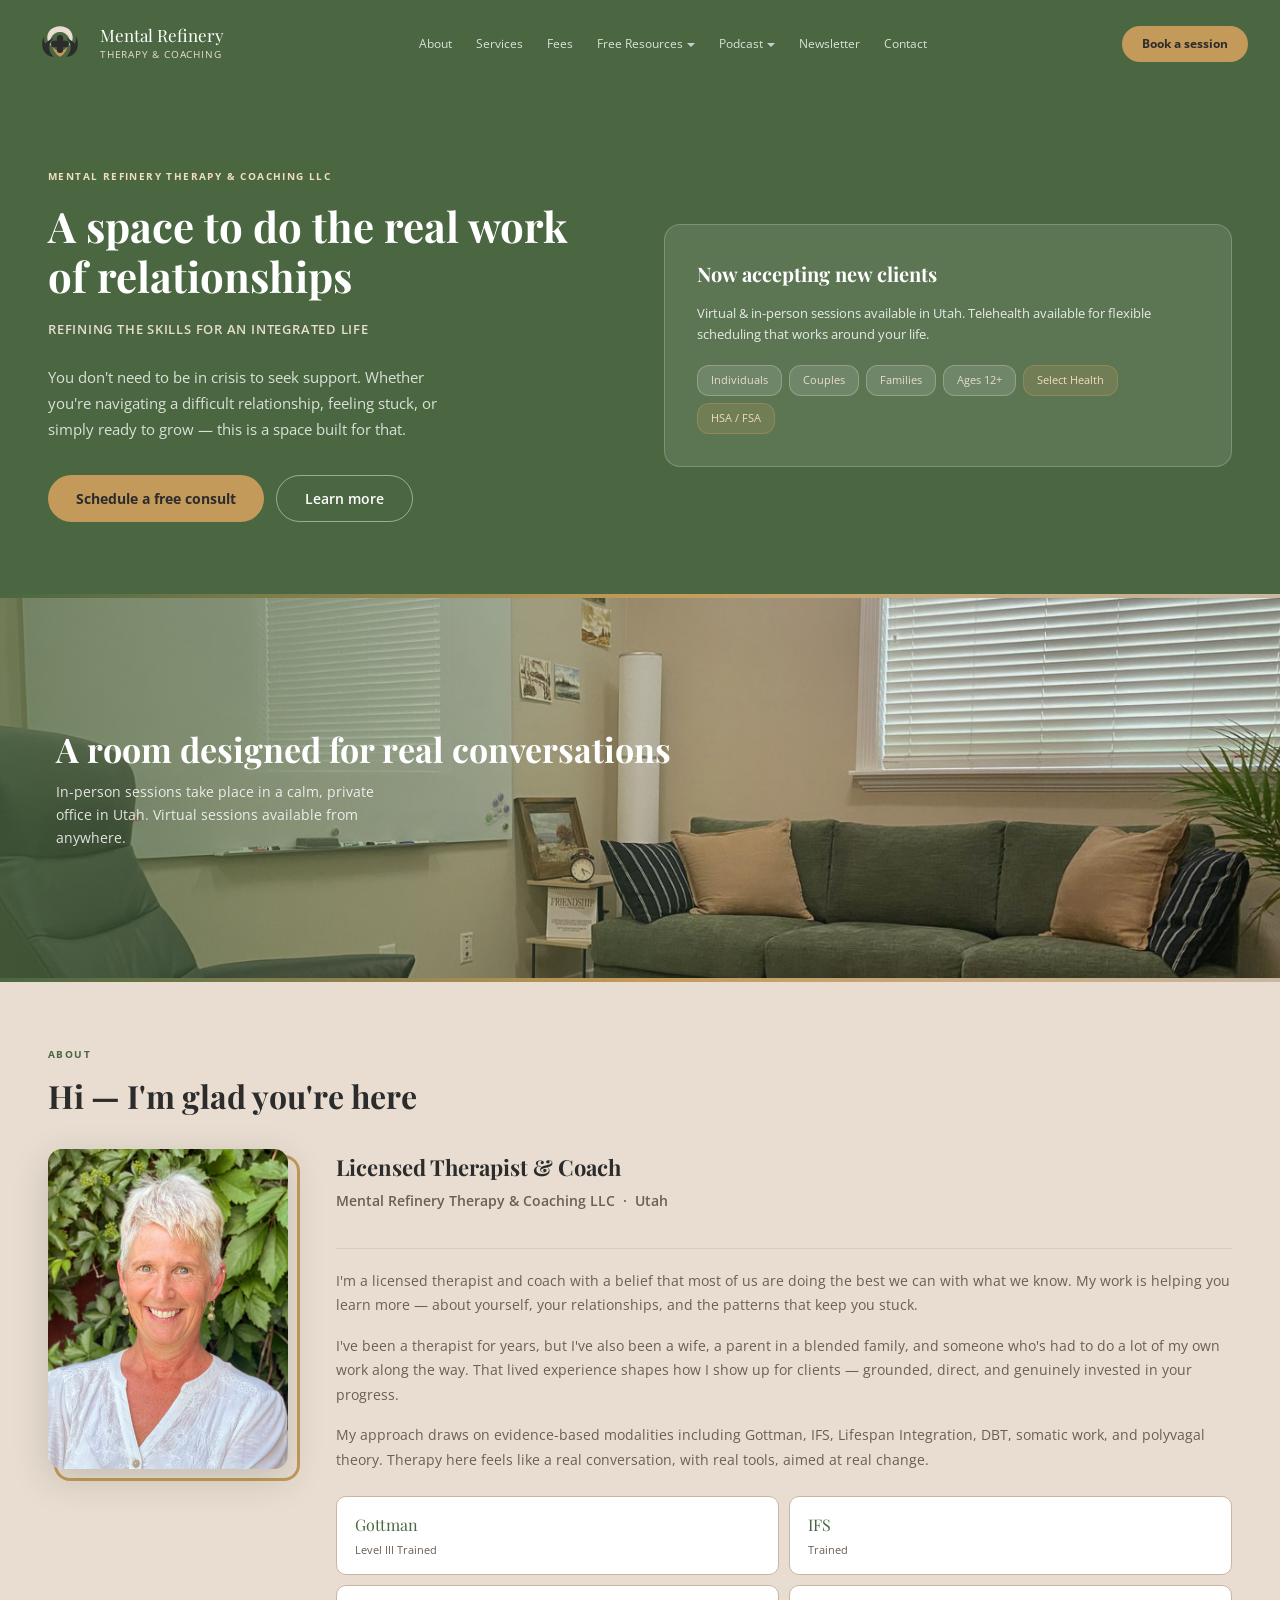
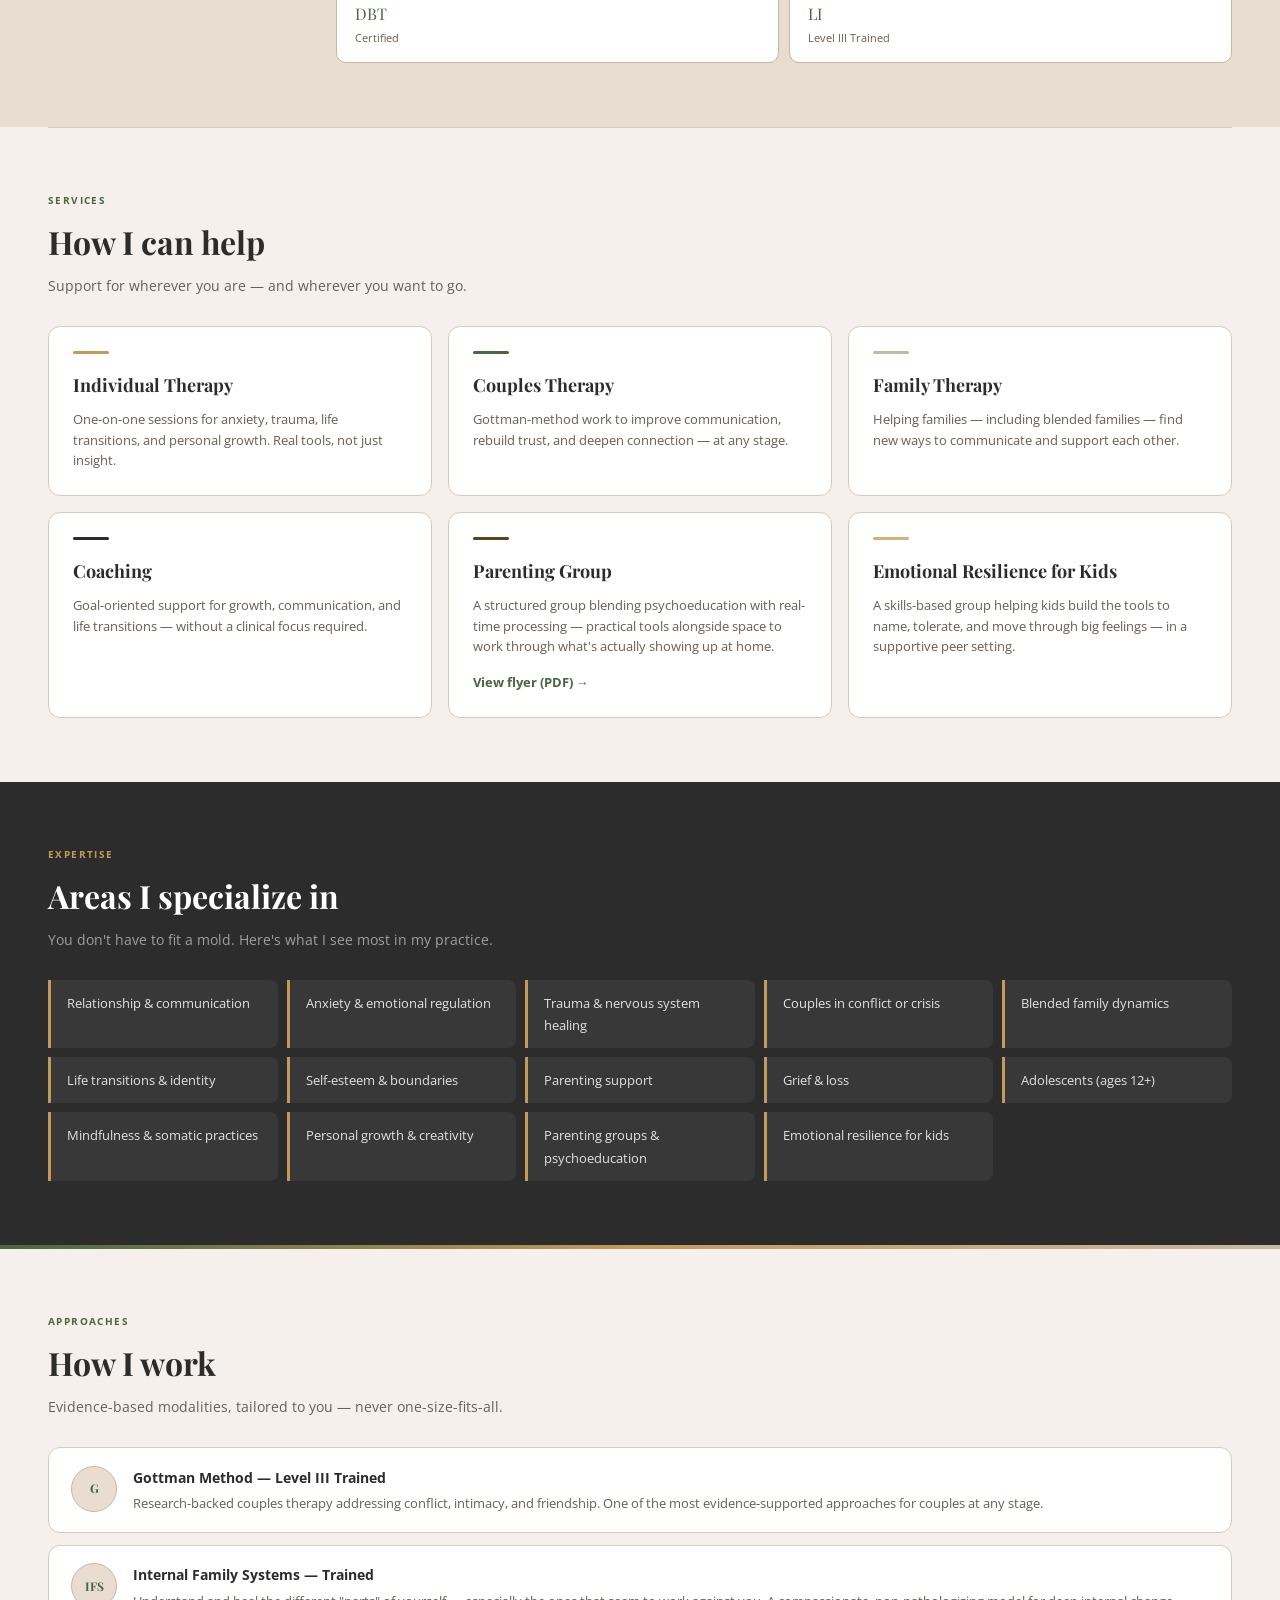
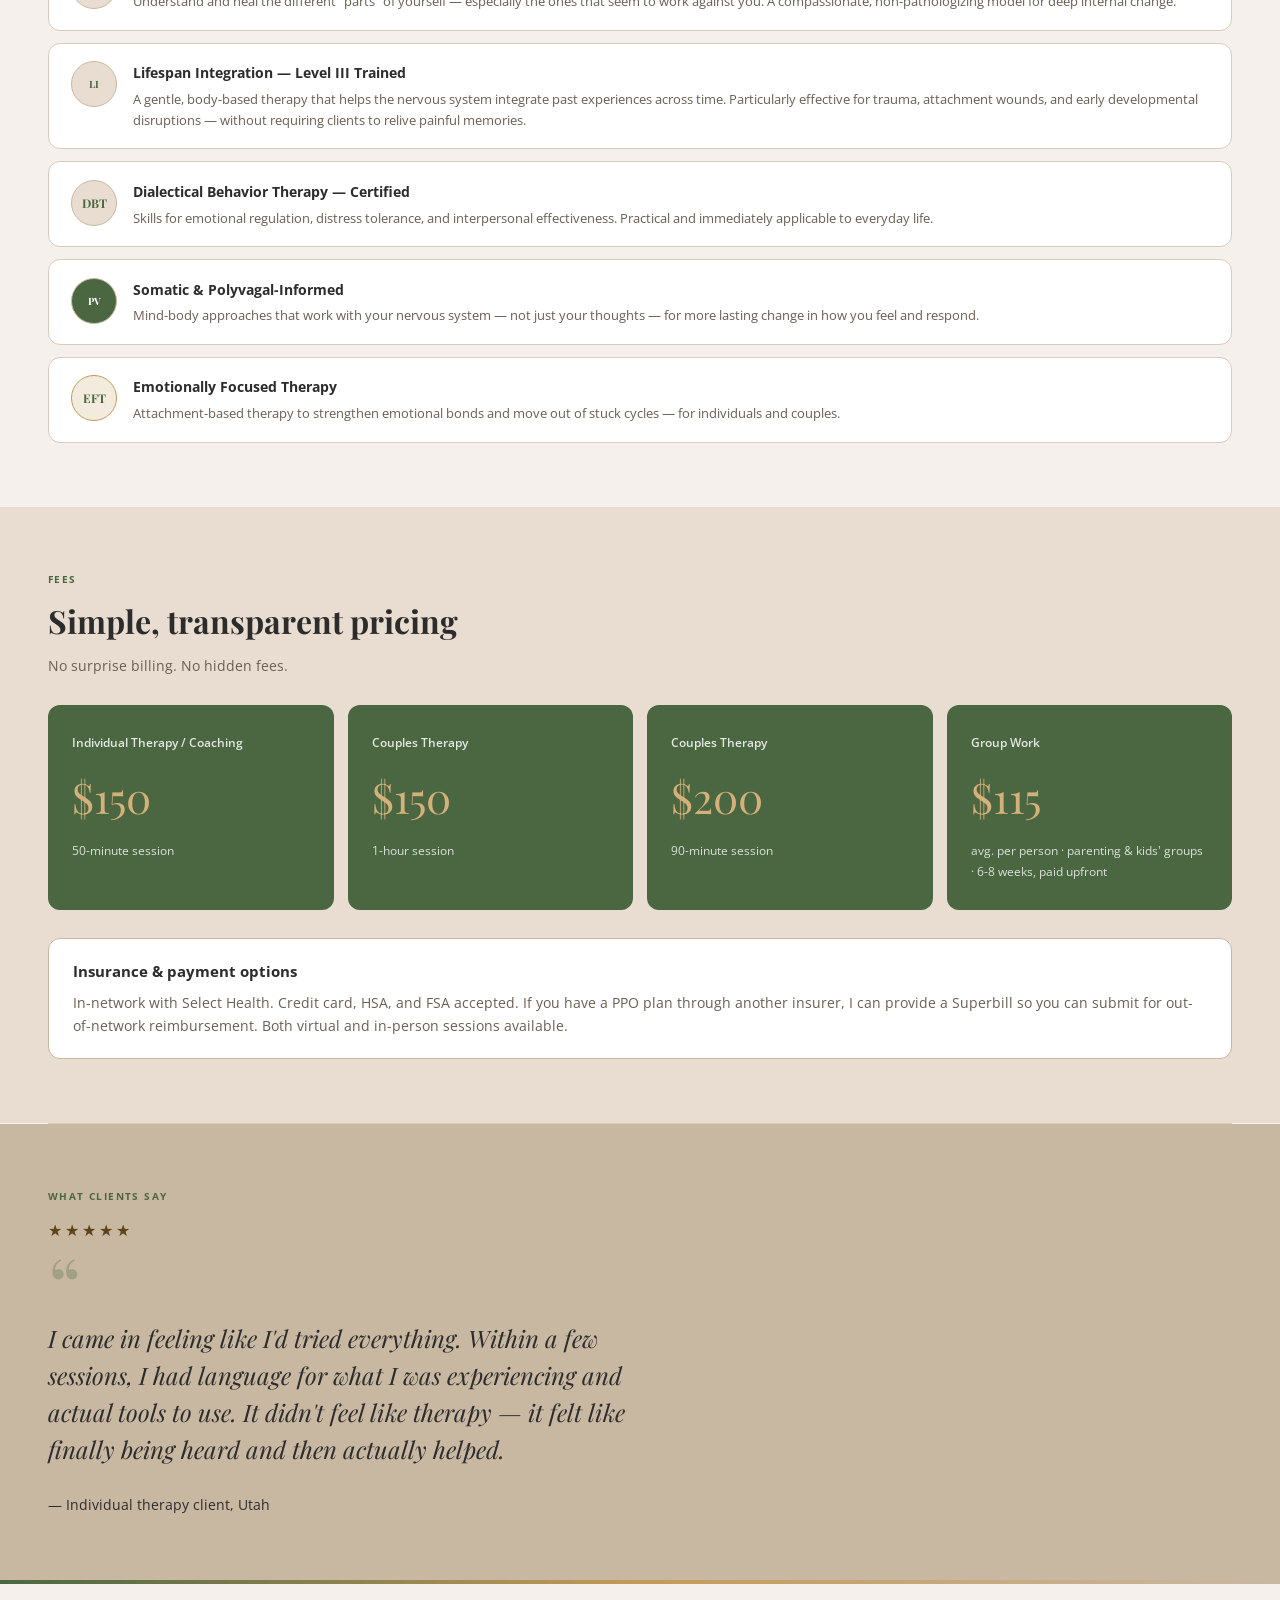
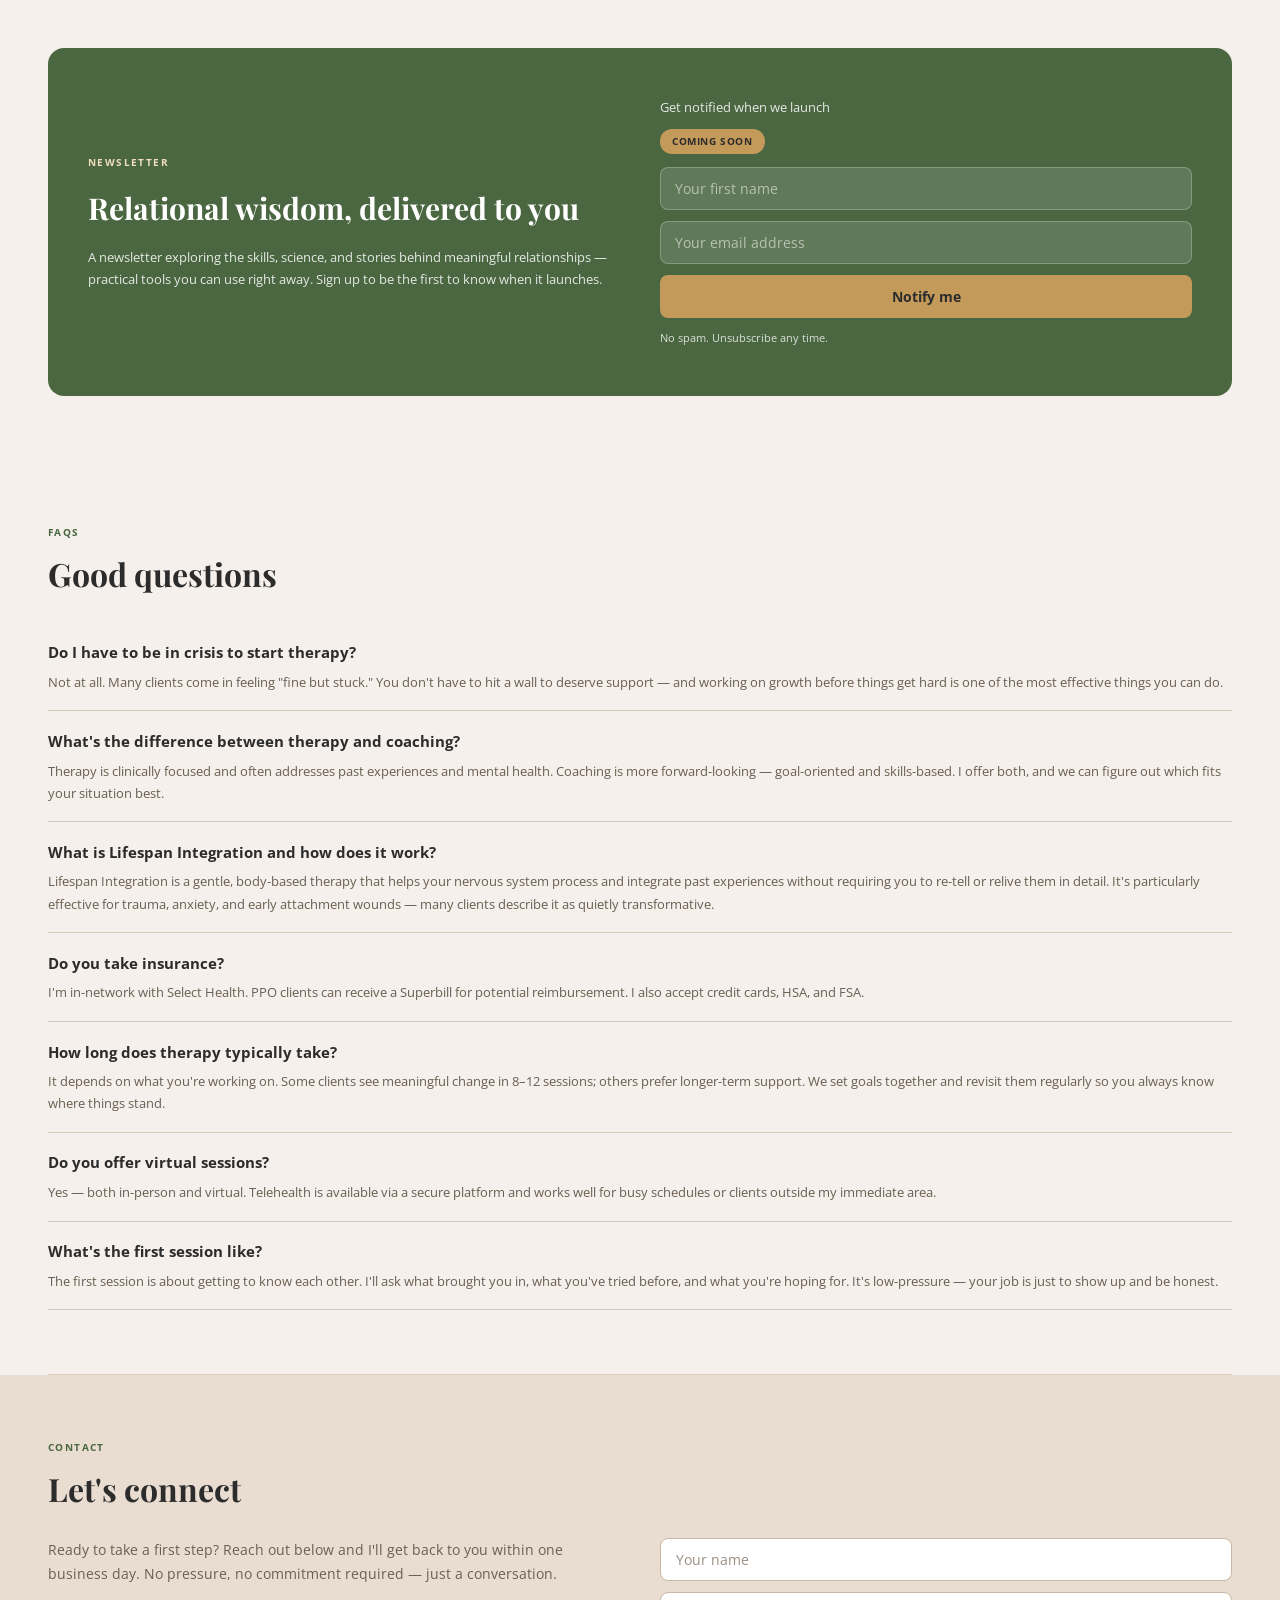
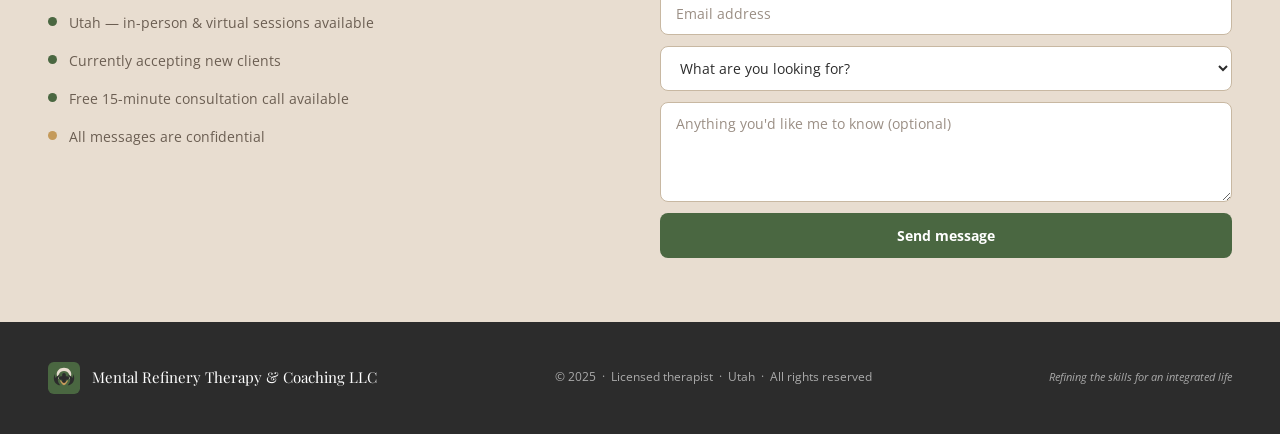
==== index.html @ bb534381 "Initial commit via Netlify [skip ci]" ====
<!DOCTYPE html>
<html lang="en">
<head>
<meta charset="UTF-8"/>
<meta name="viewport" content="width=device-width, initial-scale=1.0"/>
<title>Mental Refinery Therapy &amp; Coaching LLC</title>
<link href="https://fonts.googleapis.com/css2?family=Playfair+Display:ital,wght@0,700;1,400&family=Open+Sans:wght@400;600;700&display=swap" rel="stylesheet"/>
<style>
*{box-sizing:border-box;margin:0;padding:0;}
:root{
  --green:#4A6741;--green-light:#5C7D52;--caramel:#C49A5A;--caramel-light:#D4B07A;
  --caramel-pale:#F0DDBE;--caramel-deep:#5C4319;
  --wall:#C8B8A2;--cream:#E8DDD0;--cream-dark:#D9CBBA;--charcoal:#2C2C2C;
  --white:#FFFFFF;--offwhite:#F5F0EB;--text:#2C2C2C;--muted:#6B5E52;
}
body{font-family:'Open Sans',sans-serif;color:var(--text);font-size:15px;line-height:1.7;background:var(--offwhite);}

/* NAV */
.nav{display:flex;justify-content:space-between;align-items:center;padding:1rem 2rem;background:var(--green);position:sticky;top:0;z-index:100;}
.nav-brand{display:flex;align-items:center;gap:12px;}
.brand-name{font-family:'Playfair Display',serif;font-size:17px;color:var(--white);line-height:1.2;}
.brand-tag{font-size:10px;color:var(--cream);letter-spacing:0.08em;text-transform:uppercase;margin-top:1px;}
.nav-links{display:flex;gap:1.5rem;font-size:12px;color:rgba(255,255,255,0.8);list-style:none;}
.nav-links a{text-decoration:none;color:inherit;}
.nav-links a:hover{color:var(--white);}
.nav-dropdown{position:relative;}
.nav-dropdown>a{display:inline-flex;align-items:center;gap:4px;cursor:pointer;}
.nav-dropdown>a::after{content:'';width:0;height:0;border-left:4px solid transparent;border-right:4px solid transparent;border-top:4px solid rgba(255,255,255,0.7);margin-top:2px;}
.nav-dropdown-menu{display:none;position:absolute;top:100%;left:0;margin-top:14px;background:var(--white);border-radius:10px;box-shadow:0 12px 32px rgba(44,44,44,0.22);min-width:230px;padding:8px 0;z-index:200;}
.nav-dropdown:hover .nav-dropdown-menu,.nav-dropdown:focus-within .nav-dropdown-menu{display:block;}
.nav-dropdown-menu a{display:block;padding:10px 18px;font-size:12.5px;color:var(--charcoal);white-space:nowrap;}
.nav-dropdown-menu a:hover{background:var(--cream);color:var(--charcoal);}
.nav-cta{background:var(--caramel);color:var(--charcoal);font-size:12px;font-weight:700;padding:8px 20px;border-radius:20px;border:none;cursor:pointer;font-family:'Open Sans',sans-serif;white-space:nowrap;display:inline-block;text-decoration:none;}

/* HERO */
.hero{background:var(--green);padding:5rem 3rem 4.5rem;display:grid;grid-template-columns:1fr 1fr;gap:3rem;align-items:center;}
.hero-eyebrow{font-size:10px;letter-spacing:0.14em;text-transform:uppercase;color:var(--caramel-pale);font-weight:700;margin-bottom:1rem;}
.hero-h1{font-family:'Playfair Display',serif;font-size:42px;color:var(--white);line-height:1.2;margin-bottom:1rem;}
.hero-tagline{font-size:13px;color:var(--cream);letter-spacing:0.06em;text-transform:uppercase;font-weight:600;margin-bottom:1.5rem;}
.hero-p{font-size:15px;color:rgba(255,255,255,0.8);max-width:420px;margin-bottom:2rem;line-height:1.75;}
.hero-btns{display:flex;gap:12px;flex-wrap:wrap;}
.btn-primary{background:var(--caramel);color:var(--charcoal);padding:12px 28px;border-radius:24px;font-size:14px;font-weight:700;border:none;cursor:pointer;font-family:'Open Sans',sans-serif;display:inline-block;text-decoration:none;}
.btn-outline{background:transparent;color:var(--white);padding:12px 28px;border-radius:24px;font-size:14px;font-weight:600;border:1.5px solid rgba(255,255,255,0.45);cursor:pointer;font-family:'Open Sans',sans-serif;}
.hero-card{background:rgba(255,255,255,0.1);border:0.5px solid rgba(255,255,255,0.2);border-radius:16px;padding:2rem;}
.hero-card h3{font-family:'Playfair Display',serif;font-size:20px;color:var(--white);margin-bottom:0.75rem;}
.hero-card p{font-size:13px;color:rgba(255,255,255,0.85);line-height:1.65;margin-bottom:1.25rem;}
.tag-wrap{display:flex;flex-wrap:wrap;gap:7px;}
.tag{background:rgba(255,255,255,0.12);color:var(--cream);font-size:11px;padding:5px 13px;border-radius:12px;border:0.5px solid rgba(232,221,208,0.3);}
.tag.gold{background:rgba(196,154,90,0.2);color:var(--caramel-pale);border-color:rgba(196,154,90,0.4);}

/* DIVIDERS */
.divider{height:4px;background:linear-gradient(90deg,var(--green) 0%,var(--caramel) 50%,var(--wall) 100%);}
.rule{height:0.5px;background:var(--cream-dark);margin:0 3rem;}

/* SHARED */
section{padding:4rem 3rem;}
.eyebrow{font-size:10px;letter-spacing:0.14em;text-transform:uppercase;color:var(--green);font-weight:700;margin-bottom:0.75rem;}
.eyebrow.gold{color:var(--caramel);}
h2.sec-title{font-family:'Playfair Display',serif;font-size:32px;color:var(--charcoal);line-height:1.3;margin-bottom:0.75rem;}
.sec-sub{font-size:14px;color:var(--muted);}

/* OFFICE BANNER */
.office-banner{position:relative;height:380px;overflow:hidden;}
.office-banner img{width:100%;height:100%;object-fit:cover;object-position:center 35%;display:block;}
.office-banner-overlay{position:absolute;inset:0;background:linear-gradient(to right,rgba(74,103,65,0.72) 0%,rgba(74,103,65,0.1) 65%);display:flex;align-items:center;padding:3.5rem;}
.office-banner-text h2{font-family:'Playfair Display',serif;font-size:34px;color:var(--white);margin-bottom:0.6rem;line-height:1.25;}
.office-banner-text p{font-size:14px;color:rgba(255,255,255,0.85);max-width:340px;line-height:1.65;}

/* ABOUT */
.about-bg{background:var(--cream);}
.about-grid{display:grid;grid-template-columns:240px 1fr;gap:3rem;align-items:start;margin-top:2rem;}
.photo-frame{position:relative;flex-shrink:0;}
.photo-frame::after{content:'';position:absolute;bottom:-12px;right:-12px;width:100%;height:100%;border:3px solid var(--caramel);border-radius:16px;z-index:0;}
.bio-photo{width:100%;aspect-ratio:3/4;object-fit:cover;object-position:center top;border-radius:14px;display:block;position:relative;z-index:1;box-shadow:0 10px 36px rgba(44,44,44,0.18);}
.name-plate{margin-bottom:1.25rem;padding-bottom:1.1rem;border-bottom:1px solid var(--cream-dark);}
.name-plate h3{font-family:'Playfair Display',serif;font-size:22px;color:var(--charcoal);}
.name-plate p{font-size:13px;color:var(--green);font-weight:600;margin-top:3px;}
.about-text p{font-size:14px;color:var(--muted);margin-bottom:1rem;line-height:1.75;}
.certs{display:grid;grid-template-columns:repeat(2,1fr);gap:10px;margin-top:1.5rem;}
.cert{background:var(--white);border:0.5px solid var(--wall);border-radius:10px;padding:0.9rem 1.1rem;}
.cert-label{font-family:'Playfair Display',serif;font-size:16px;color:var(--green);}
.cert-sub{font-size:11px;color:var(--muted);margin-top:2px;}

/* SERVICES */
.services-grid{display:grid;grid-template-columns:repeat(3,1fr);gap:16px;margin-top:1.75rem;}
.svc{background:var(--white);border:0.5px solid var(--cream-dark);border-radius:12px;padding:1.5rem;display:flex;flex-direction:column;}
.svc-accent{width:36px;height:3px;border-radius:2px;background:var(--caramel);margin-bottom:1rem;}
.svc h3{font-family:'Playfair Display',serif;font-size:18px;color:var(--charcoal);margin-bottom:0.5rem;}
.svc p{font-size:13px;color:var(--muted);line-height:1.6;flex-grow:1;}
.svc-link{margin-top:0.9rem;font-size:12.5px;font-weight:700;color:var(--green);text-decoration:none;align-self:flex-start;}
.svc-link:hover{text-decoration:underline;}

/* EXPERTISE */
.exp-bg{background:var(--charcoal);}
.exp-grid{display:grid;grid-template-columns:repeat(auto-fit,minmax(200px,1fr));gap:9px;margin-top:1.75rem;}
.exp-item{padding:0.75rem 1rem;border-left:3px solid var(--caramel);background:rgba(255,255,255,0.06);border-radius:0 8px 8px 0;font-size:13px;color:rgba(255,255,255,0.85);}

/* APPROACHES */
.app-bg{background:var(--offwhite);}
.approaches{display:flex;flex-direction:column;gap:12px;margin-top:1.75rem;}
.app-item{background:var(--white);border:0.5px solid var(--cream-dark);border-radius:12px;padding:1.1rem 1.4rem;display:flex;gap:1rem;align-items:flex-start;}
.app-badge{min-width:46px;height:46px;border-radius:50%;background:var(--cream);display:flex;align-items:center;justify-content:center;font-family:'Playfair Display',serif;font-size:12px;font-weight:700;color:var(--green);text-align:center;line-height:1.2;border:1.5px solid var(--wall);flex-shrink:0;}
.app-item h3{font-size:14px;font-weight:700;color:var(--charcoal);margin-bottom:4px;}
.app-item p{font-size:13px;color:var(--muted);line-height:1.6;}

/* FEES */
.fees-bg{background:var(--cream);}
.fees-grid{display:grid;grid-template-columns:repeat(auto-fit,minmax(200px,1fr));gap:14px;margin-top:1.75rem;}
.fee{background:var(--green);border-radius:12px;padding:1.75rem 1.5rem;}
.fee-type{font-size:12px;color:rgba(255,255,255,0.85);margin-bottom:0.5rem;font-weight:600;}
.fee-amt{font-family:'Playfair Display',serif;font-size:42px;color:var(--caramel-light);}
.fee-note{font-size:12px;color:rgba(255,255,255,0.8);margin-top:8px;}
.ins-bar{margin-top:1.75rem;background:var(--white);border-radius:12px;padding:1.25rem 1.5rem;font-size:14px;color:var(--muted);border:0.5px solid var(--wall);}
.ins-bar strong{display:block;font-weight:700;color:var(--charcoal);margin-bottom:6px;font-size:15px;}

/* TESTIMONIAL */
.test-bg{background:var(--wall);}
.quote-mark{font-family:'Playfair Display',serif;font-size:80px;color:var(--green);opacity:0.3;line-height:0.6;display:block;margin-bottom:0.75rem;}
.quote-text{font-family:'Playfair Display',serif;font-size:24px;font-style:italic;color:var(--charcoal);line-height:1.55;max-width:640px;margin-bottom:1.5rem;}
.attrib{font-size:14px;color:var(--charcoal);}
.stars{color:var(--caramel-deep);font-size:16px;letter-spacing:3px;margin-bottom:1rem;}

/* SUBSCRIBE */
.sub-outer{background:var(--offwhite);}
.sub-inner{background:var(--green);border-radius:16px;padding:3rem 2.5rem;display:grid;grid-template-columns:1fr 1fr;gap:2.5rem;align-items:center;}
.sub-eyebrow{font-size:10px;letter-spacing:0.14em;text-transform:uppercase;color:var(--caramel-pale);font-weight:700;margin-bottom:0.75rem;}
.sub-inner h2{font-family:'Playfair Display',serif;font-size:30px;color:var(--white);margin-bottom:0.75rem;}
.sub-inner p{font-size:13px;color:rgba(255,255,255,0.85);line-height:1.7;}
.sub-form{display:flex;flex-direction:column;gap:11px;}
.sub-form label{font-size:13px;color:rgba(255,255,255,0.85);}
.soon-badge{display:inline-block;align-self:flex-start;background:var(--caramel);color:var(--charcoal);font-size:10px;font-weight:700;letter-spacing:0.06em;text-transform:uppercase;padding:4px 12px;border-radius:12px;margin-bottom:2px;}
.s-input{background:rgba(255,255,255,0.12);border:0.5px solid rgba(255,255,255,0.25);border-radius:8px;padding:11px 14px;font-size:14px;font-family:'Open Sans',sans-serif;color:var(--white);}
.s-input::placeholder{color:rgba(255,255,255,0.55);}
.s-btn{background:var(--caramel);color:var(--charcoal);border:none;border-radius:8px;padding:12px 16px;font-size:14px;font-weight:700;cursor:pointer;font-family:'Open Sans',sans-serif;}
.s-note{font-size:11px;color:rgba(255,255,255,0.8);}

/* FAQ */
.faq-list{margin-top:1.75rem;}
.faq-item{border-bottom:0.5px solid var(--cream-dark);padding:1.1rem 0;}
.faq-q{font-size:15px;font-weight:700;color:var(--charcoal);margin-bottom:5px;}
.faq-a{font-size:13px;color:var(--muted);line-height:1.7;}

/* CONTACT */
.contact-bg{background:var(--cream);}
.contact-grid{display:grid;grid-template-columns:1fr 1fr;gap:2.5rem;margin-top:1.75rem;}
.c-info p{font-size:14px;color:var(--muted);margin-bottom:1.5rem;line-height:1.75;}
.c-detail{display:flex;gap:12px;align-items:flex-start;font-size:14px;color:var(--muted);margin-bottom:0.9rem;}
.c-dot{width:9px;height:9px;border-radius:50%;background:var(--green);flex-shrink:0;margin-top:6px;}
.c-form{display:flex;flex-direction:column;gap:11px;}
.cf{background:var(--white);border:0.5px solid var(--wall);border-radius:8px;padding:11px 15px;font-size:14px;font-family:'Open Sans',sans-serif;color:var(--text);}
.cf::placeholder{color:#9A8E84;}
.cf-btn{background:var(--green);color:var(--white);border:none;border-radius:8px;padding:13px 16px;font-size:14px;font-weight:700;cursor:pointer;font-family:'Open Sans',sans-serif;}

/* FOOTER */
.footer{background:var(--charcoal);padding:2.5rem 3rem;display:flex;justify-content:space-between;align-items:center;font-size:12px;color:rgba(255,255,255,0.6);flex-wrap:wrap;gap:12px;}
.footer-brand{font-family:'Playfair Display',serif;font-size:15px;color:var(--white);}

@media(max-width:1000px){
  .services-grid{grid-template-columns:repeat(2,1fr);}
}
@media(max-width:768px){
  .hero,.about-grid,.sub-inner,.contact-grid,.services-grid{grid-template-columns:1fr;}
  .hero{padding:3rem 1.5rem;}
  section{padding:2.5rem 1.5rem;}
  .hero-h1{font-size:30px;}
  .office-banner{height:220px;}
  .footer{flex-direction:column;text-align:center;padding:2rem 1.5rem;}
}
</style>
</head>
<body>

<svg width="0" height="0" style="position:absolute">
  <defs><symbol id="mr-logo" viewBox="0 0 44 44">
  <rect width="44" height="44" rx="8" fill="#4A6741"/>
  <path d="M22 8C16 8 12 12 12 17C12 20 13.5 22.5 16 24C14 22 13.5 19.5 15 17C16.5 14 19 12.5 22 12.5C25 12.5 27.5 14 29 17C30.5 19.5 30 22 28 24C30.5 22.5 32 20 32 17C32 12 28 8 22 8Z" fill="#E8DDD0"/>
  <path d="M8 22C8 28 12 32 17 32C15 30 13.5 27.5 13.5 24.5C13.5 21.5 15 19 17 17.5C14 18.5 11.5 20 10.5 22C9.5 20 9 18 9.5 16C8.5 17.8 8 19.8 8 22Z" fill="#2C2C2C"/>
  <path d="M36 22C36 19.8 35.5 17.8 34.5 16C35 18 34.5 20 33.5 22C32.5 20 30 18.5 27 17.5C29 19 30.5 21.5 30.5 24.5C30.5 27.5 29 30 27 32C32 32 36 28 36 22Z" fill="#2C2C2C"/>
  <path d="M16 24C16 24 17.5 30 22 32C26.5 30 28 24 28 24C26.5 26 24.5 27.5 22 27.5C19.5 27.5 17.5 26 16 24Z" fill="#C49A5A"/>
  <rect x="19.5" y="15" width="5" height="14" rx="2.5" fill="#2C2C2C"/>
  <rect x="15" y="19.5" width="14" height="5" rx="2.5" fill="#2C2C2C"/>
</symbol></defs>
</svg>

<!-- NAV -->
<nav class="nav">
  <div class="nav-brand">
    <svg width="56" height="56"><use href="#mr-logo"/></svg>
    <div>
      <div class="brand-name">Mental Refinery</div>
      <div class="brand-tag">Therapy &amp; Coaching</div>
    </div>
  </div>
  <ul class="nav-links">
    <li><a href="#about">About</a></li>
    <li><a href="#services">Services</a></li>
    <li><a href="#fees">Fees</a></li>
    <li class="nav-dropdown" tabindex="0">
      <a>Free Resources</a>
      <div class="nav-dropdown-menu">
        <a href="Nonviolent_Communication.pdf" download>Needs &amp; Feelings Worksheet</a>
        <a href="Values_Clarification.pdf" download>Values Clarification Worksheet</a>
        <a href="Journaling_Prompts.pdf" download>Therapeutic Journaling Menu</a>
        <a href="Dopamine_Release.pdf" download>Natural vs. Unnatural Dopamine Release</a>
        <a href="Effects_of_Dopamine.pdf" download>Effects of Too Much Dopamine</a>
      </div>
    </li>
    <li class="nav-dropdown" tabindex="0">
      <a>Podcast</a>
      <div class="nav-dropdown-menu">
        <a href="https://open.spotify.com/show/2W3ym4IUrrK0F7pf5CeK8z" target="_blank" rel="noopener">Spotify</a>
        <a href="https://open.spotify.com/show/2W3ym4IUrrK0F7pf5CeK8z" target="_blank" rel="noopener">Apple Podcasts</a>
        <a href="https://open.spotify.com/show/2W3ym4IUrrK0F7pf5CeK8z" target="_blank" rel="noopener">Google Podcasts</a>
        <a href="https://open.spotify.com/show/2W3ym4IUrrK0F7pf5CeK8z" target="_blank" rel="noopener">Other platforms</a>
      </div>
    </li>
    <li><a href="#newsletter">Newsletter</a></li>
    <li><a href="#contact">Contact</a></li>
  </ul>
  <a class="nav-cta" href="https://stephanie-snuffer.clientsecure.me/contact-widget" target="_blank" rel="noopener">Book a session</a>
</nav>

<!-- HERO -->
<section class="hero" id="welcome">
  <div>
    <div class="hero-eyebrow">Mental Refinery Therapy &amp; Coaching LLC</div>
    <h1 class="hero-h1">A space to do the real work of relationships</h1>
    <div class="hero-tagline">Refining the skills for an integrated life</div>
    <p class="hero-p">You don't need to be in crisis to seek support. Whether you're navigating a difficult relationship, feeling stuck, or simply ready to grow — this is a space built for that.</p>
    <div class="hero-btns">
      <a class="btn-primary" href="https://stephanie-snuffer.clientsecure.me/contact-widget" target="_blank" rel="noopener">Schedule a free consult</a>
      <button class="btn-outline">Learn more</button>
    </div>
  </div>
  <div class="hero-card">
    <h3>Now accepting new clients</h3>
    <p>Virtual &amp; in-person sessions available in Utah. Telehealth available for flexible scheduling that works around your life.</p>
    <div class="tag-wrap">
      <span class="tag">Individuals</span>
      <span class="tag">Couples</span>
      <span class="tag">Families</span>
      <span class="tag">Ages 12+</span>
      <span class="tag gold">Select Health</span>
      <span class="tag gold">HSA / FSA</span>
    </div>
  </div>
</section>

<div class="divider"></div>

<!-- OFFICE BANNER — now using actual office room photo -->
<div class="office-banner">
  <img src="[data-uri]" alt="Mental Refinery therapy office"/>
  <div class="office-banner-overlay">
    <div class="office-banner-text">
      <h2>A room designed for real conversations</h2>
      <p>In-person sessions take place in a calm, private office in Utah. Virtual sessions available from anywhere.</p>
    </div>
  </div>
</div>

<div class="divider"></div>

<!-- ABOUT -->
<section class="about-bg" id="about">
  <div class="eyebrow">About</div>
  <h2 class="sec-title">Hi — I'm glad you're here</h2>
  <div class="about-grid">
    <div class="photo-frame">
      <img class="bio-photo" src="[data-uri]" alt="Stephanie Snuffer, Licensed Therapist and Coach"/>
    </div>
    <div class="about-text">
      <div class="name-plate">
        <h3>Licensed Therapist &amp; Coach</h3>
        <p>Mental Refinery Therapy &amp; Coaching LLC &nbsp;·&nbsp; Utah</p>
      </div>
      <p>I'm a licensed therapist and coach with a belief that most of us are doing the best we can with what we know. My work is helping you learn more — about yourself, your relationships, and the patterns that keep you stuck.</p>
      <p>I've been a therapist for years, but I've also been a wife, a parent in a blended family, and someone who's had to do a lot of my own work along the way. That lived experience shapes how I show up for clients — grounded, direct, and genuinely invested in your progress.</p>
      <p>My approach draws on evidence-based modalities including Gottman, IFS, Lifespan Integration, DBT, somatic work, and polyvagal theory. Therapy here feels like a real conversation, with real tools, aimed at real change.</p>
      <div class="certs">
        <div class="cert"><div class="cert-label">Gottman</div><div class="cert-sub">Level III Trained</div></div>
        <div class="cert"><div class="cert-label">IFS</div><div class="cert-sub">Trained</div></div>
        <div class="cert"><div class="cert-label">DBT</div><div class="cert-sub">Certified</div></div>
        <div class="cert"><div class="cert-label">LI</div><div class="cert-sub">Level III Trained</div></div>
      </div>
    </div>
  </div>
</section>

<div class="rule"></div>

<!-- SERVICES -->
<section style="background:var(--offwhite);" id="services">
  <div class="eyebrow">Services</div>
  <h2 class="sec-title">How I can help</h2>
  <p class="sec-sub">Support for wherever you are — and wherever you want to go.</p>
  <div class="services-grid">
    <div class="svc"><div class="svc-accent"></div><h3>Individual Therapy</h3><p>One-on-one sessions for anxiety, trauma, life transitions, and personal growth. Real tools, not just insight.</p></div>
    <div class="svc"><div class="svc-accent" style="background:var(--green);"></div><h3>Couples Therapy</h3><p>Gottman-method work to improve communication, rebuild trust, and deepen connection — at any stage.</p></div>
    <div class="svc"><div class="svc-accent" style="background:var(--wall);"></div><h3>Family Therapy</h3><p>Helping families — including blended families — find new ways to communicate and support each other.</p></div>
    <div class="svc"><div class="svc-accent" style="background:var(--charcoal);"></div><h3>Coaching</h3><p>Goal-oriented support for growth, communication, and life transitions — without a clinical focus required.</p></div>
    <div class="svc"><div class="svc-accent" style="background:var(--caramel-deep);"></div><h3>Parenting Group</h3><p>A structured group blending psychoeducation with real-time processing — practical tools alongside space to work through what's actually showing up at home.</p><a class="svc-link" href="Raising_Connected_Kids_Parenting_Group.PDF" target="_blank" rel="noopener">View flyer (PDF) &rarr;</a></div>
    <div class="svc"><div class="svc-accent" style="background:var(--caramel-light);"></div><h3>Emotional Resilience for Kids</h3><p>A skills-based group helping kids build the tools to name, tolerate, and move through big feelings — in a supportive peer setting.</p></div>
  </div>
</section>

<!-- EXPERTISE -->
<section class="exp-bg" id="expertise">
  <div class="eyebrow gold">Expertise</div>
  <h2 class="sec-title" style="color:var(--white);">Areas I specialize in</h2>
  <p class="sec-sub" style="color:rgba(255,255,255,0.55);">You don't have to fit a mold. Here's what I see most in my practice.</p>
  <div class="exp-grid">
    <div class="exp-item">Relationship &amp; communication</div>
    <div class="exp-item">Anxiety &amp; emotional regulation</div>
    <div class="exp-item">Trauma &amp; nervous system healing</div>
    <div class="exp-item">Couples in conflict or crisis</div>
    <div class="exp-item">Blended family dynamics</div>
    <div class="exp-item">Life transitions &amp; identity</div>
    <div class="exp-item">Self-esteem &amp; boundaries</div>
    <div class="exp-item">Parenting support</div>
    <div class="exp-item">Grief &amp; loss</div>
    <div class="exp-item">Adolescents (ages 12+)</div>
    <div class="exp-item">Mindfulness &amp; somatic practices</div>
    <div class="exp-item">Personal growth &amp; creativity</div>
    <div class="exp-item">Parenting groups &amp; psychoeducation</div>
    <div class="exp-item">Emotional resilience for kids</div>
  </div>
</section>

<div class="divider"></div>

<!-- APPROACHES -->
<section class="app-bg" id="approaches">
  <div class="eyebrow">Approaches</div>
  <h2 class="sec-title">How I work</h2>
  <p class="sec-sub">Evidence-based modalities, tailored to you — never one-size-fits-all.</p>
  <div class="approaches">
    <div class="app-item"><div class="app-badge">G</div><div><h3>Gottman Method — Level III Trained</h3><p>Research-backed couples therapy addressing conflict, intimacy, and friendship. One of the most evidence-supported approaches for couples at any stage.</p></div></div>
    <div class="app-item"><div class="app-badge">IFS</div><div><h3>Internal Family Systems — Trained</h3><p>Understand and heal the different "parts" of yourself — especially the ones that seem to work against you. A compassionate, non-pathologizing model for deep internal change.</p></div></div>
    <div class="app-item"><div class="app-badge" style="font-size:10px;">LI</div><div><h3>Lifespan Integration — Level III Trained</h3><p>A gentle, body-based therapy that helps the nervous system integrate past experiences across time. Particularly effective for trauma, attachment wounds, and early developmental disruptions — without requiring clients to relive painful memories.</p></div></div>
    <div class="app-item"><div class="app-badge">DBT</div><div><h3>Dialectical Behavior Therapy — Certified</h3><p>Skills for emotional regulation, distress tolerance, and interpersonal effectiveness. Practical and immediately applicable to everyday life.</p></div></div>
    <div class="app-item"><div class="app-badge" style="background:var(--green);color:var(--white);font-size:10px;">PV</div><div><h3>Somatic &amp; Polyvagal-Informed</h3><p>Mind-body approaches that work with your nervous system — not just your thoughts — for more lasting change in how you feel and respond.</p></div></div>
    <div class="app-item"><div class="app-badge" style="background:rgba(196,154,90,0.2);color:var(--green);border-color:var(--caramel);">EFT</div><div><h3>Emotionally Focused Therapy</h3><p>Attachment-based therapy to strengthen emotional bonds and move out of stuck cycles — for individuals and couples.</p></div></div>
  </div>
</section>

<div class="rule"></div>

<!-- FEES -->
<section class="fees-bg" id="fees">
  <div class="eyebrow">Fees</div>
  <h2 class="sec-title">Simple, transparent pricing</h2>
  <p class="sec-sub">No surprise billing. No hidden fees.</p>
  <div class="fees-grid">
    <div class="fee"><div class="fee-type">Individual Therapy / Coaching</div><div class="fee-amt">$150</div><div class="fee-note">50-minute session</div></div>
    <div class="fee"><div class="fee-type">Couples Therapy</div><div class="fee-amt">$150</div><div class="fee-note">1-hour session</div></div>
    <div class="fee"><div class="fee-type">Couples Therapy</div><div class="fee-amt">$200</div><div class="fee-note">90-minute session</div></div>
    <div class="fee"><div class="fee-type">Group Work</div><div class="fee-amt">$115</div><div class="fee-note">avg. per person &middot; parenting &amp; kids' groups &middot; 6-8 weeks, paid upfront</div></div>
  </div>
  <div class="ins-bar">
    <strong>Insurance &amp; payment options</strong>
    In-network with Select Health. Credit card, HSA, and FSA accepted. If you have a PPO plan through another insurer, I can provide a Superbill so you can submit for out-of-network reimbursement. Both virtual and in-person sessions available.
  </div>
</section>

<div class="rule"></div>

<!-- TESTIMONIAL -->
<section class="test-bg">
  <div class="eyebrow" style="color:var(--green);">What clients say</div>
  <div class="stars">&#9733;&#9733;&#9733;&#9733;&#9733;</div>
  <div class="quote-mark">&#8220;</div>
  <div class="quote-text">I came in feeling like I'd tried everything. Within a few sessions, I had language for what I was experiencing and actual tools to use. It didn't feel like therapy — it felt like finally being heard and then actually helped.</div>
  <div class="attrib">— Individual therapy client, Utah</div>
</section>

<div class="divider"></div>

<!-- SUBSCRIBE -->
<section class="sub-outer" id="newsletter">
  <div class="sub-inner">
    <div>
      <div class="sub-eyebrow">Newsletter</div>
      <h2>Relational wisdom, delivered to you</h2>
      <p>A newsletter exploring the skills, science, and stories behind meaningful relationships — practical tools you can use right away. Sign up to be the first to know when it launches.</p>
    </div>
    <div class="sub-form">
      <label>Get notified when we launch</label>
      <span class="soon-badge">Coming soon</span>
      <input class="s-input" type="text" placeholder="Your first name"/>
      <input class="s-input" type="email" placeholder="Your email address"/>
      <button class="s-btn">Notify me</button>
      <div class="s-note">No spam. Unsubscribe any time.</div>
    </div>
  </div>
</section>

<!-- FAQ -->
<section style="background:var(--offwhite);" id="faq">
  <div class="eyebrow">FAQs</div>
  <h2 class="sec-title">Good questions</h2>
  <div class="faq-list">
    <div class="faq-item"><div class="faq-q">Do I have to be in crisis to start therapy?</div><div class="faq-a">Not at all. Many clients come in feeling "fine but stuck." You don't have to hit a wall to deserve support — and working on growth before things get hard is one of the most effective things you can do.</div></div>
    <div class="faq-item"><div class="faq-q">What's the difference between therapy and coaching?</div><div class="faq-a">Therapy is clinically focused and often addresses past experiences and mental health. Coaching is more forward-looking — goal-oriented and skills-based. I offer both, and we can figure out which fits your situation best.</div></div>
    <div class="faq-item"><div class="faq-q">What is Lifespan Integration and how does it work?</div><div class="faq-a">Lifespan Integration is a gentle, body-based therapy that helps your nervous system process and integrate past experiences without requiring you to re-tell or relive them in detail. It's particularly effective for trauma, anxiety, and early attachment wounds — many clients describe it as quietly transformative.</div></div>
    <div class="faq-item"><div class="faq-q">Do you take insurance?</div><div class="faq-a">I'm in-network with Select Health. PPO clients can receive a Superbill for potential reimbursement. I also accept credit cards, HSA, and FSA.</div></div>
    <div class="faq-item"><div class="faq-q">How long does therapy typically take?</div><div class="faq-a">It depends on what you're working on. Some clients see meaningful change in 8–12 sessions; others prefer longer-term support. We set goals together and revisit them regularly so you always know where things stand.</div></div>
    <div class="faq-item"><div class="faq-q">Do you offer virtual sessions?</div><div class="faq-a">Yes — both in-person and virtual. Telehealth is available via a secure platform and works well for busy schedules or clients outside my immediate area.</div></div>
    <div class="faq-item"><div class="faq-q">What's the first session like?</div><div class="faq-a">The first session is about getting to know each other. I'll ask what brought you in, what you've tried before, and what you're hoping for. It's low-pressure — your job is just to show up and be honest.</div></div>
  </div>
</section>

<div class="rule"></div>

<!-- CONTACT -->
<section class="contact-bg" id="contact">
  <div class="eyebrow">Contact</div>
  <h2 class="sec-title">Let's connect</h2>
  <div class="contact-grid">
    <div class="c-info">
      <p>Ready to take a first step? Reach out below and I'll get back to you within one business day. No pressure, no commitment required — just a conversation.</p>
      <div class="c-detail"><span class="c-dot"></span><span>Utah — in-person &amp; virtual sessions available</span></div>
      <div class="c-detail"><span class="c-dot"></span><span>Currently accepting new clients</span></div>
      <div class="c-detail"><span class="c-dot"></span><span>Free 15-minute consultation call available</span></div>
      <div class="c-detail"><span class="c-dot" style="background:var(--caramel);"></span><span>All messages are confidential</span></div>
    </div>
    <div class="c-form">
      <input class="cf" type="text" placeholder="Your name"/>
      <input class="cf" type="email" placeholder="Email address"/>
      <select class="cf">
        <option value="">What are you looking for?</option>
        <option>Individual therapy</option>
        <option>Couples therapy</option>
        <option>Family therapy</option>
        <option>Coaching</option>
        <option>Just exploring</option>
      </select>
      <textarea class="cf" rows="4" placeholder="Anything you'd like me to know (optional)"></textarea>
      <button class="cf-btn">Send message</button>
    </div>
  </div>
</section>

<!-- FOOTER -->
<footer class="footer">
  <div style="display:flex;align-items:center;gap:12px;">
    <svg width="32" height="32"><use href="#mr-logo"/></svg>
    <div class="footer-brand">Mental Refinery Therapy &amp; Coaching LLC</div>
  </div>
  <div>&#169; 2025 &nbsp;·&nbsp; Licensed therapist &nbsp;·&nbsp; Utah &nbsp;·&nbsp; All rights reserved</div>
  <div style="font-size:11px;font-style:italic;">Refining the skills for an integrated life</div>
</footer>

</body>
</html>
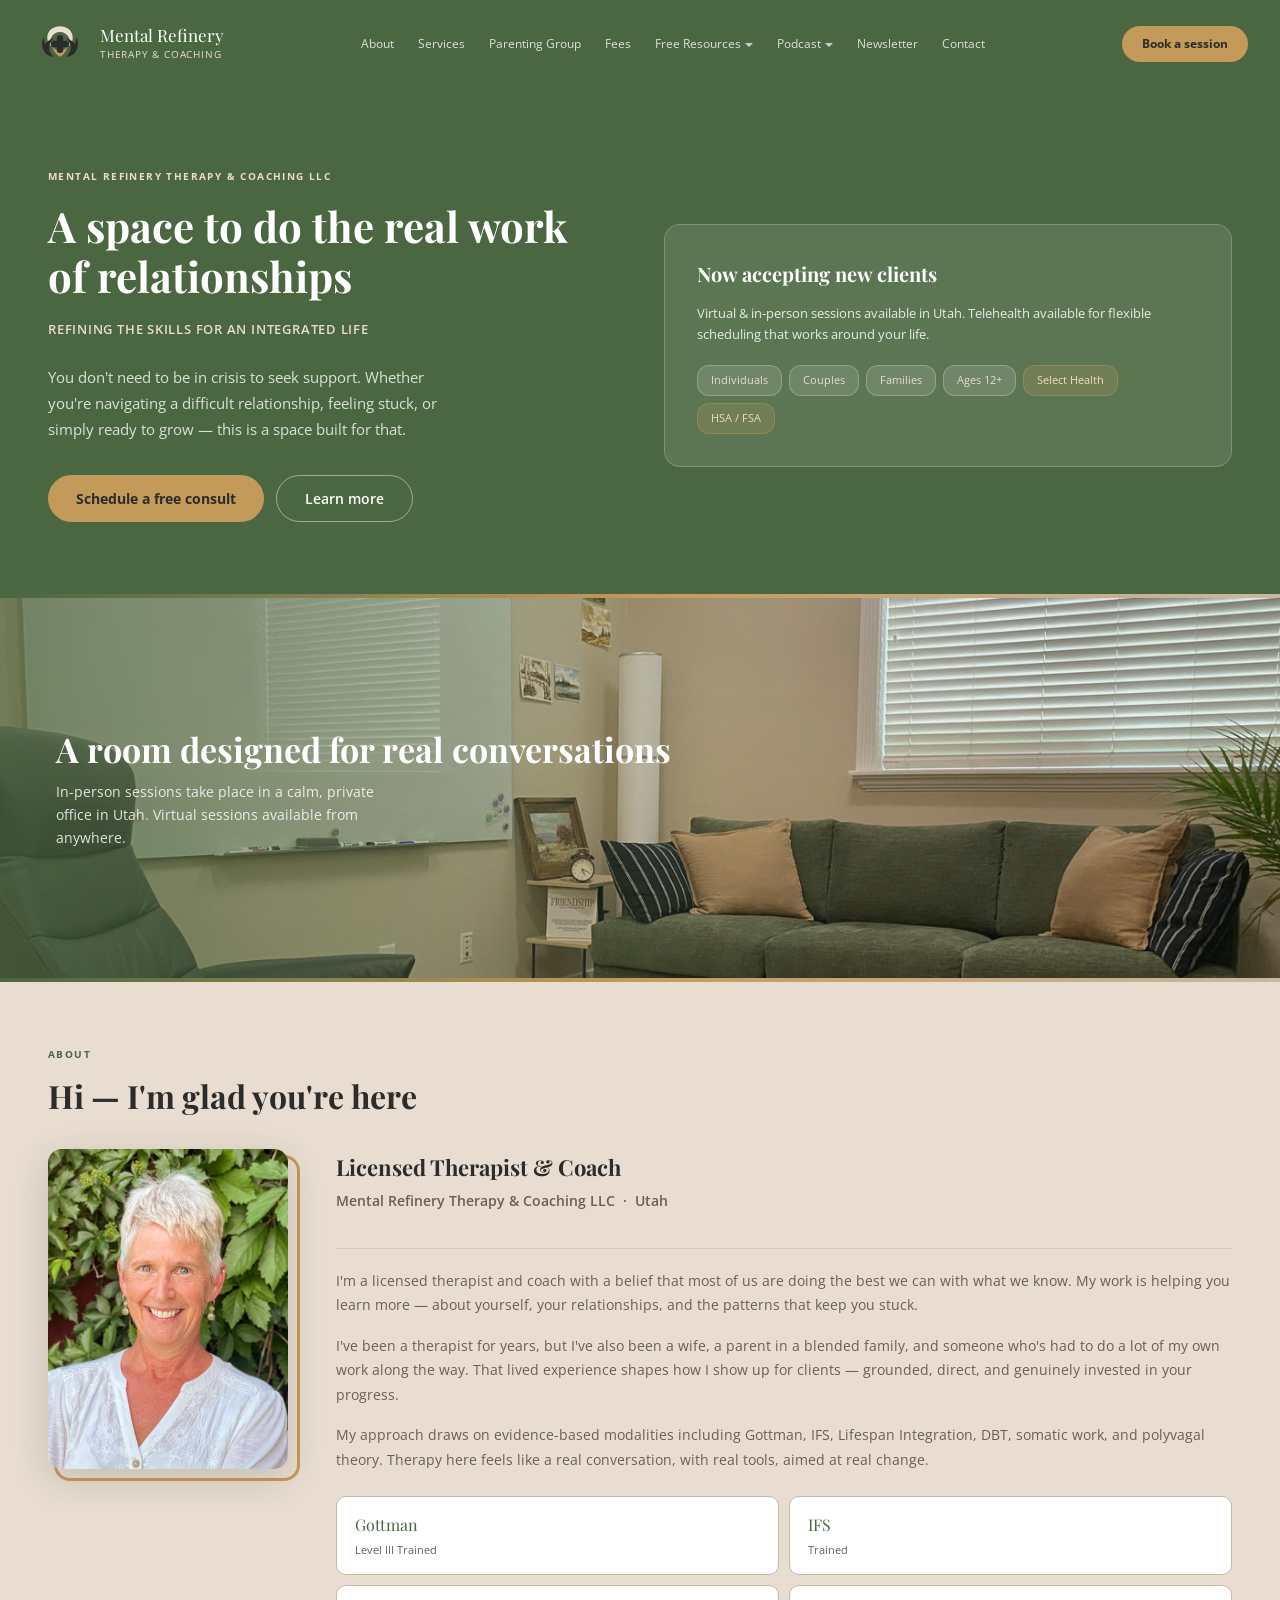
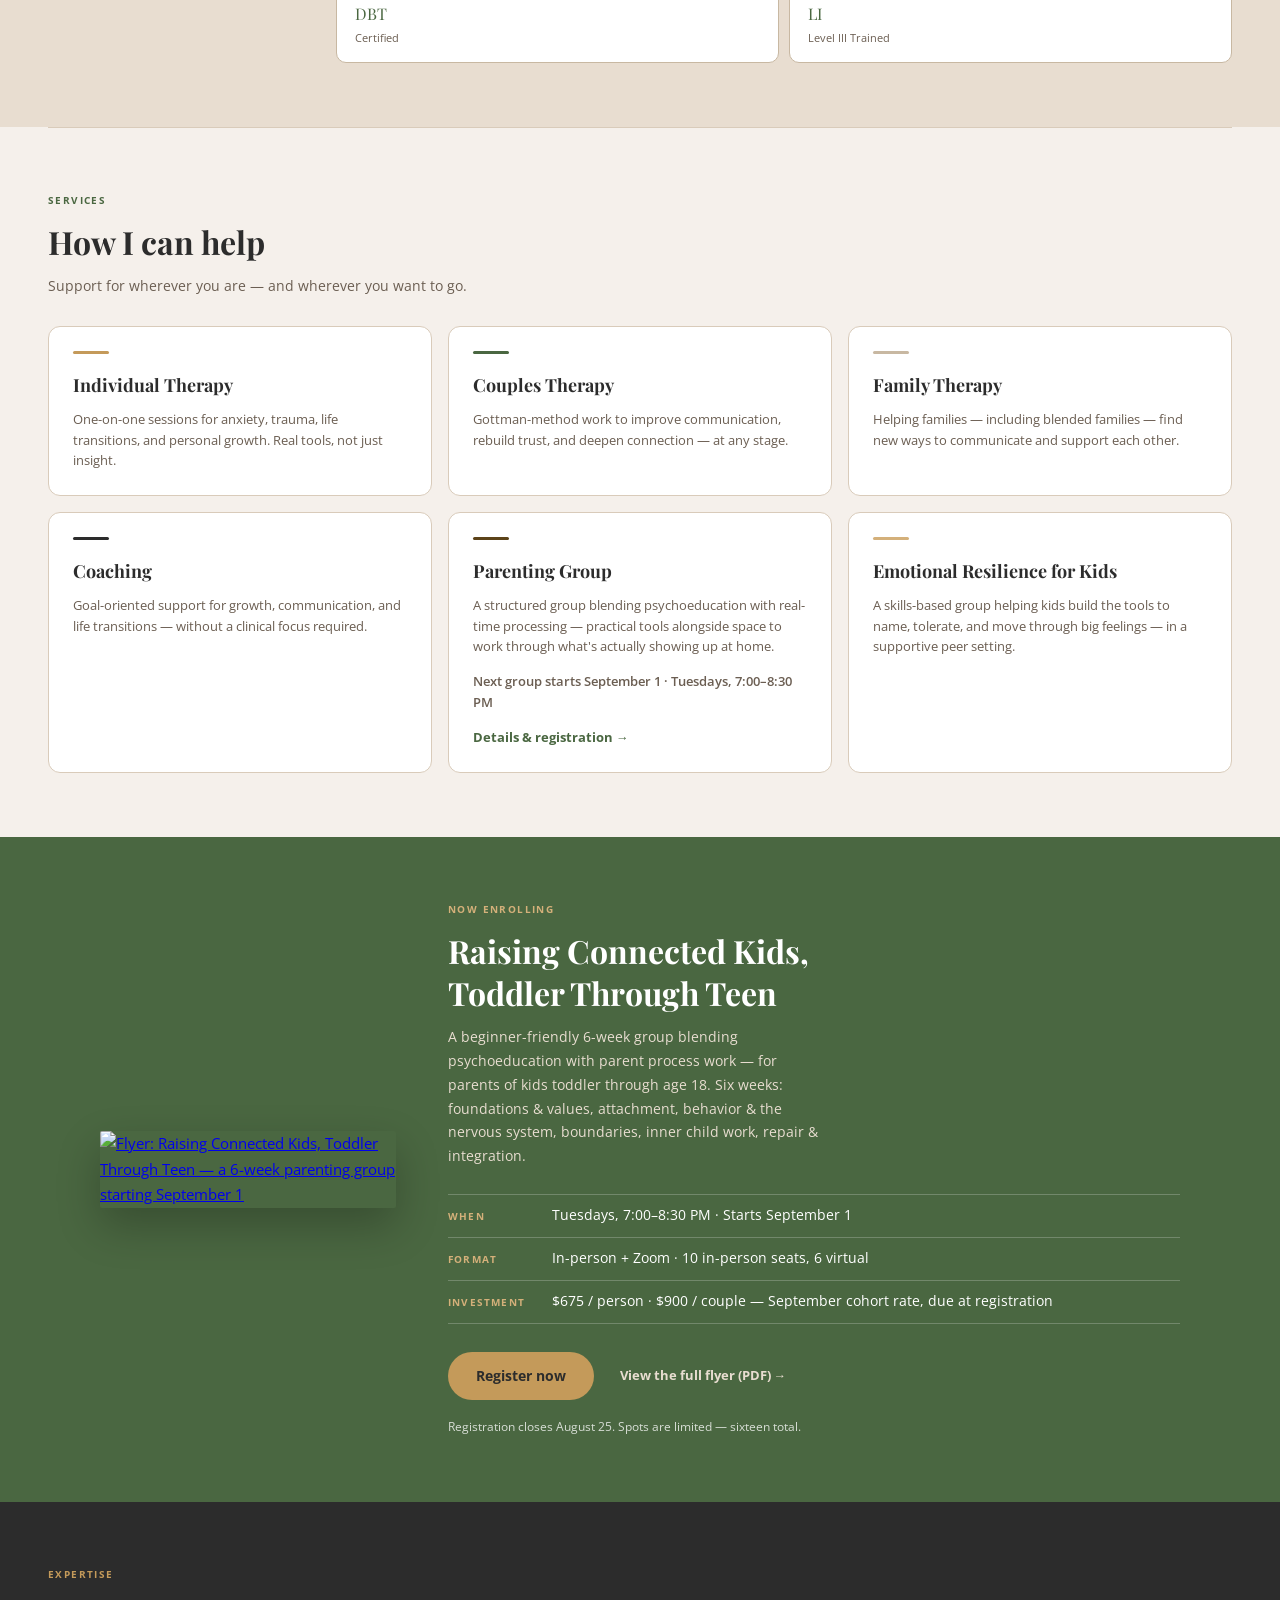
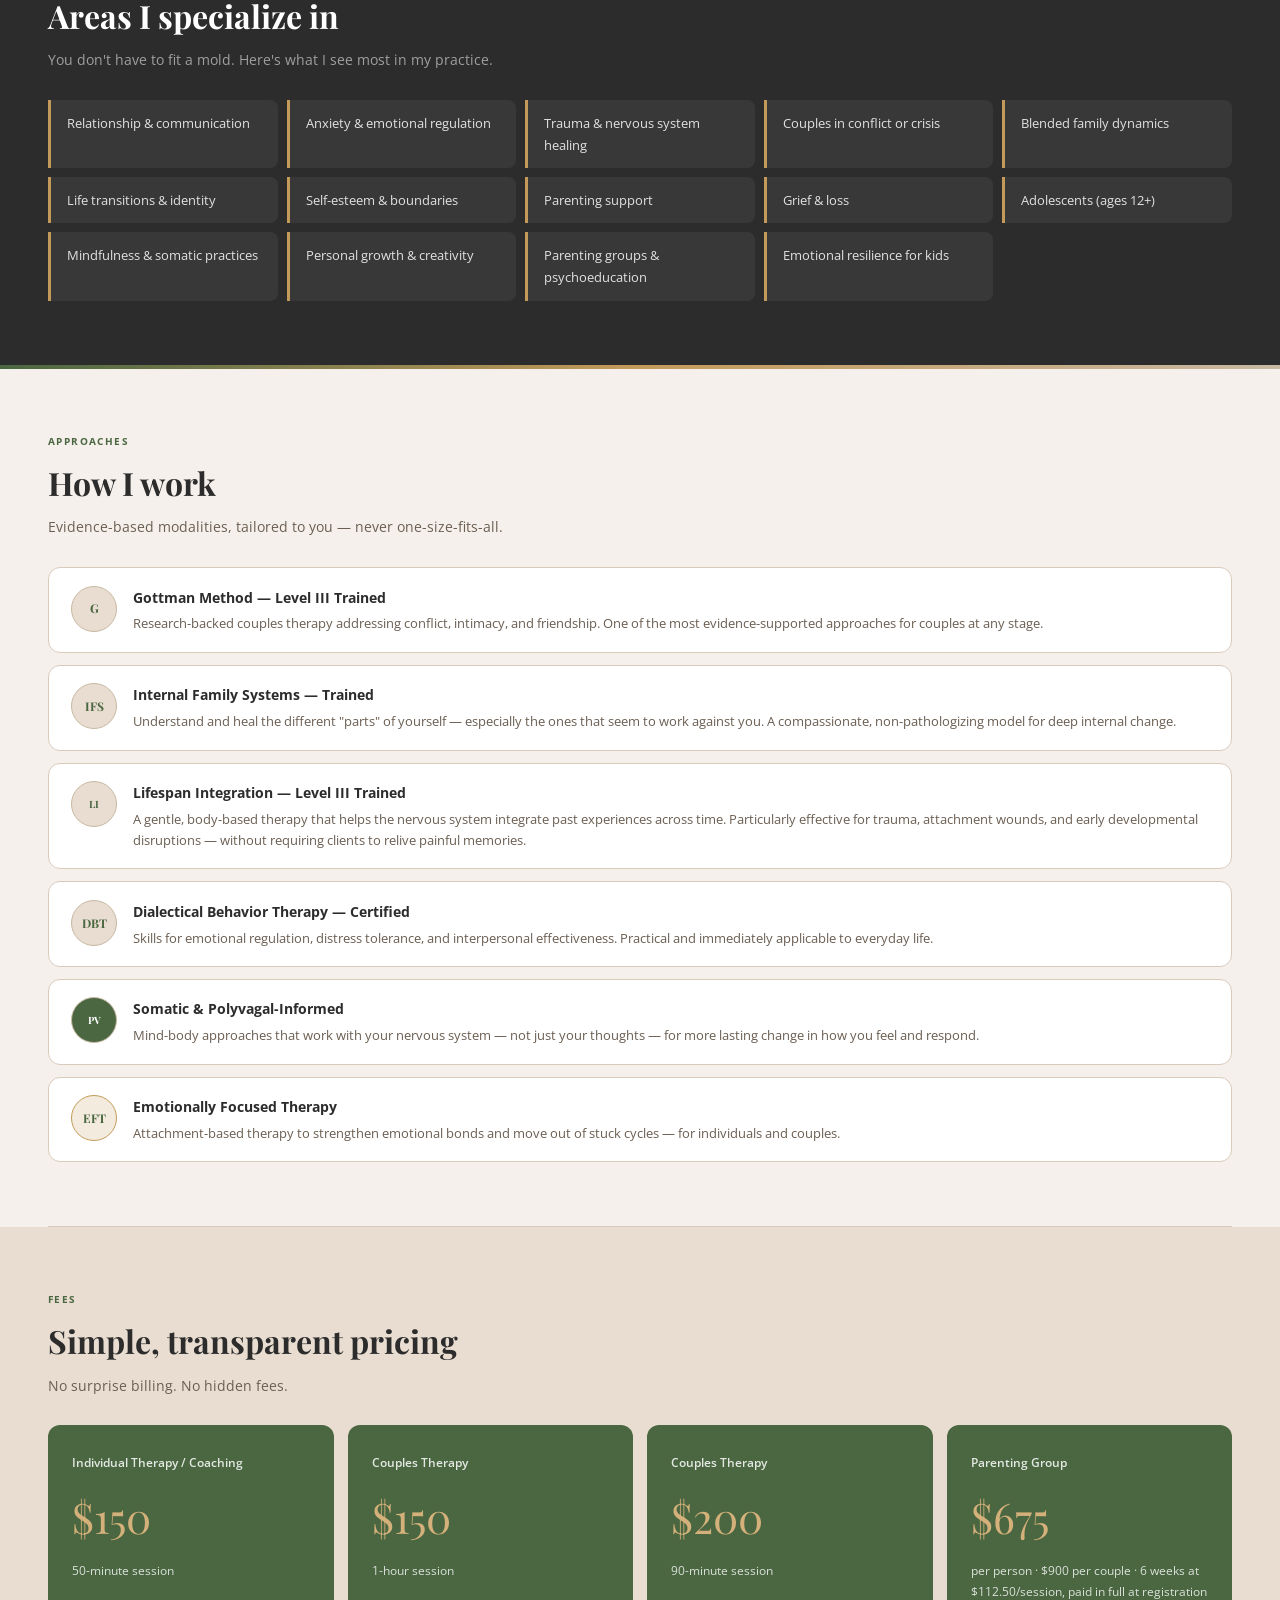
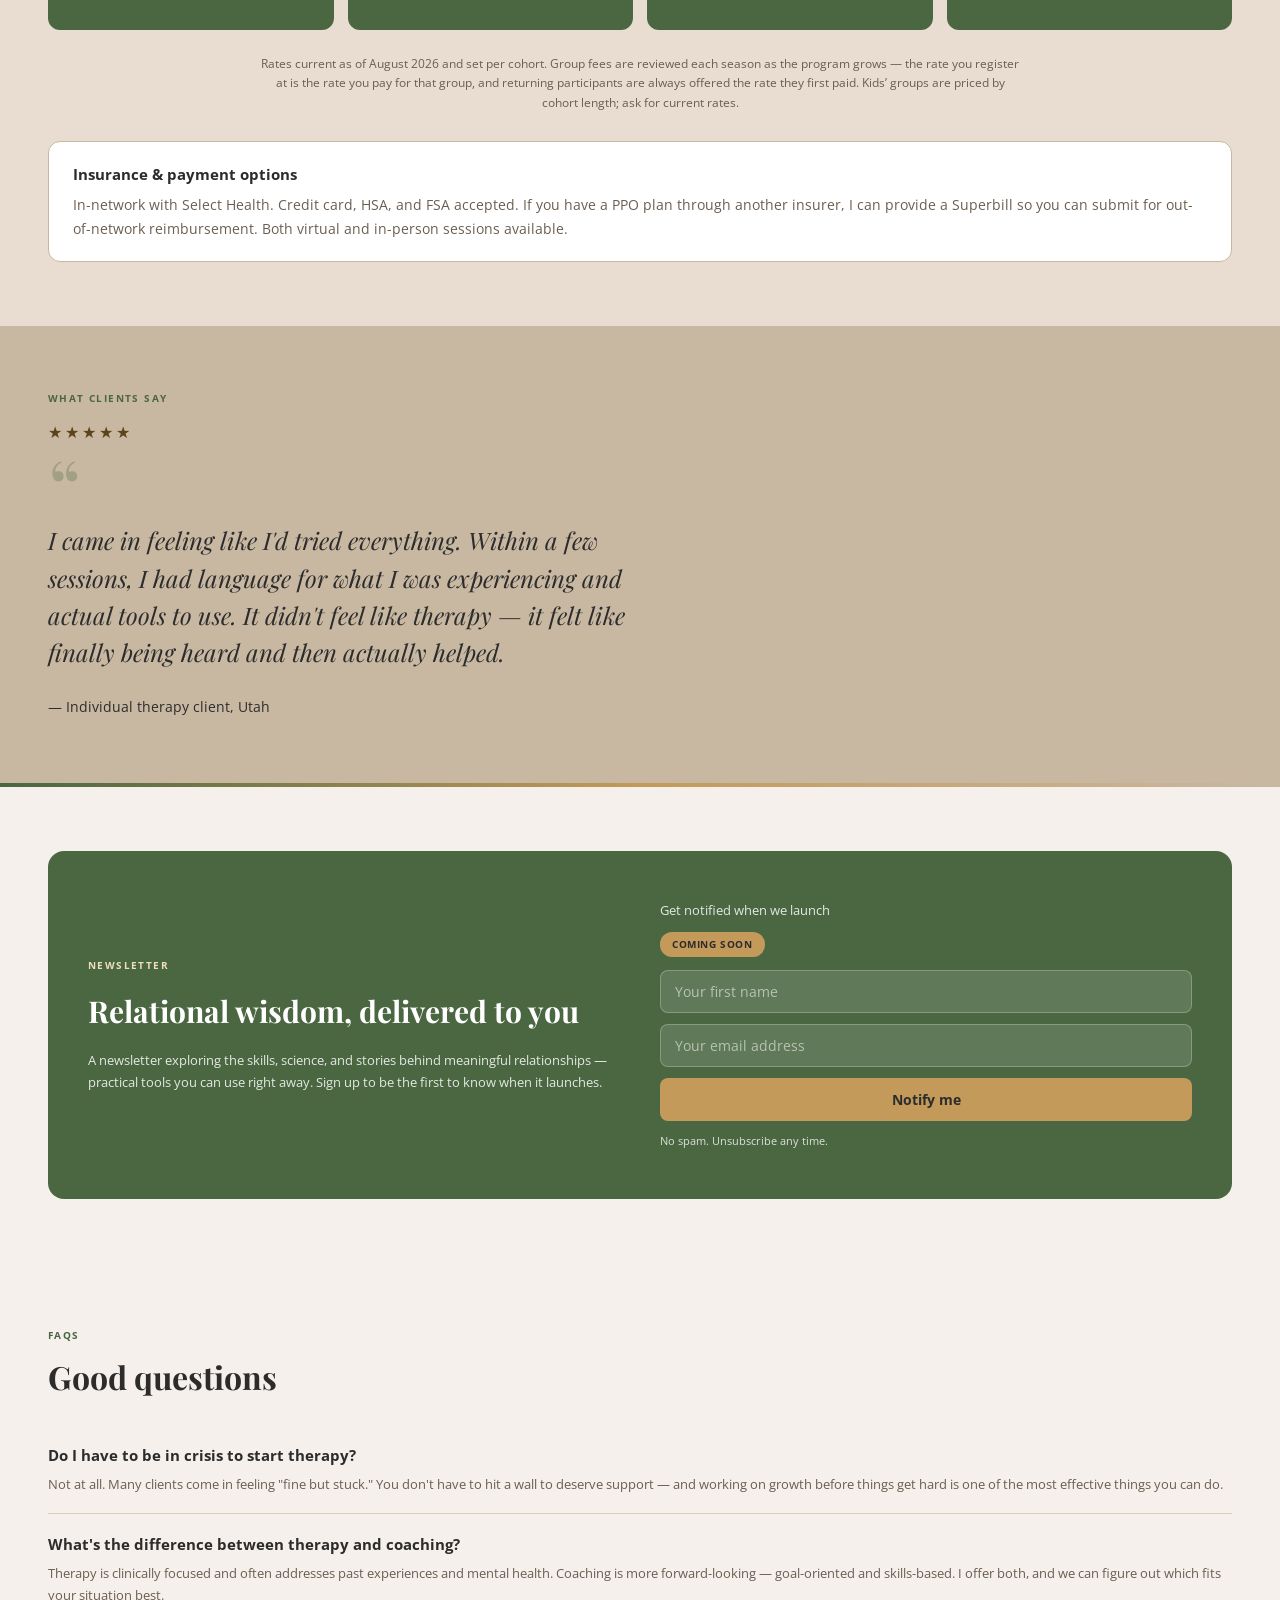
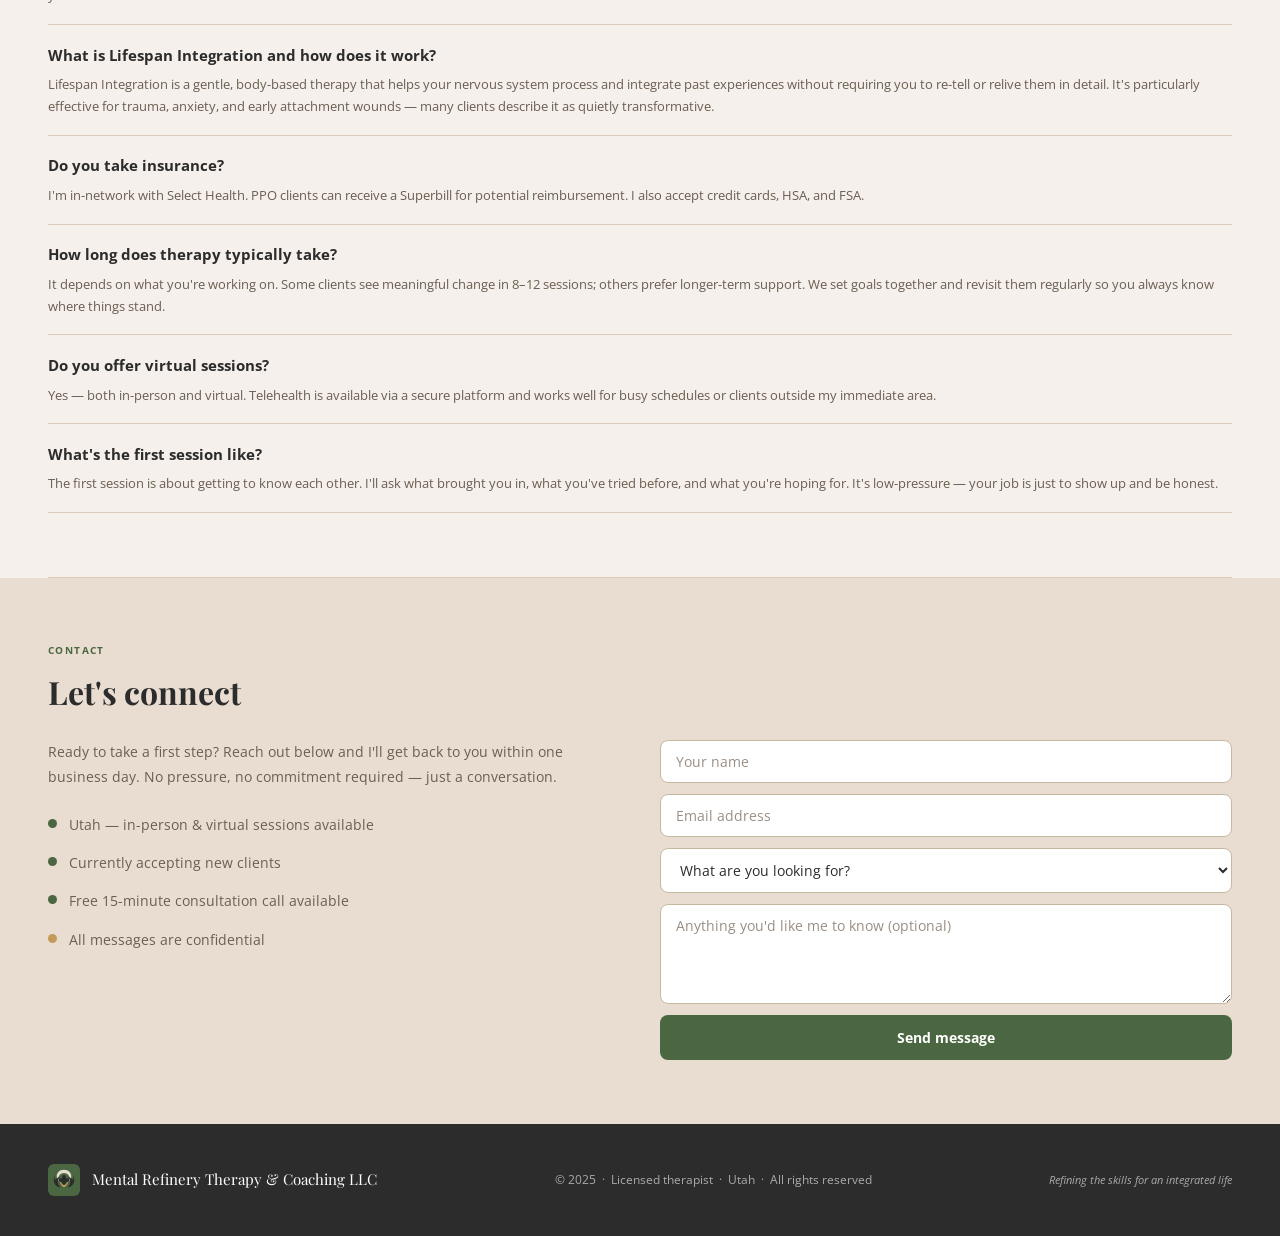
==== commit e8560223: "Rename Mental_Refinery_Therapy___Coaching_LLC_4.html to index.html" ====
--- a/index.html
+++ b/index.html
@@ -166,6 +166,32 @@
   .office-banner{height:220px;}
   .footer{flex-direction:column;text-align:center;padding:2rem 1.5rem;}
 }
+
+/* PARENTING GROUP ENROLLMENT */
+.svc-meta{margin-top:0.85rem;font-size:12px;color:var(--muted);font-weight:600;line-height:1.5;}
+.enroll{background:var(--green);}
+.enroll-inner{display:flex;gap:3.25rem;align-items:center;max-width:1080px;margin:0 auto;flex-wrap:wrap;}
+.enroll-flyer{flex:0 0 296px;display:block;border-radius:2px;overflow:hidden;box-shadow:0 18px 44px rgba(0,0,0,0.24);transition:transform 0.2s ease;}
+.enroll-flyer:hover{transform:translateY(-4px);}
+.enroll-flyer img{width:100%;display:block;}
+.enroll-copy{flex:1 1 360px;}
+.enroll .eyebrow{color:var(--caramel-light);}
+.enroll .sec-title{color:var(--white);}
+.enroll-sub{font-size:14px;color:var(--cream);margin-bottom:1.6rem;max-width:48ch;}
+.enroll-facts{list-style:none;margin:0 0 1.75rem;padding:0;}
+.enroll-facts li{font-size:13.5px;color:var(--white);padding:0.6rem 0;border-top:0.5px solid rgba(255,255,255,0.22);}
+.enroll-facts li:last-child{border-bottom:0.5px solid rgba(255,255,255,0.22);}
+.enroll-facts span{display:inline-block;min-width:104px;font-size:10px;letter-spacing:0.12em;text-transform:uppercase;color:var(--caramel-light);font-weight:700;}
+.enroll-cta{display:flex;align-items:center;gap:1.6rem;flex-wrap:wrap;}
+.enroll-link{font-size:12.5px;font-weight:700;color:var(--cream);text-decoration:none;}
+.enroll-link:hover{text-decoration:underline;}
+.enroll-note{margin-top:1.1rem;font-size:12px;color:rgba(255,255,255,0.78);}
+@media(max-width:768px){
+  .enroll-inner{gap:2rem;}
+  .enroll-flyer{flex:0 0 100%;max-width:320px;margin:0 auto;}
+  .enroll-facts span{display:block;min-width:0;margin-bottom:2px;}
+}
+.fee-terms{max-width:760px;margin:1.5rem auto 0;text-align:center;font-size:11.5px;line-height:1.7;color:var(--muted);}
 </style>
 </head>
 <body>
@@ -194,6 +220,7 @@
   <ul class="nav-links">
     <li><a href="#about">About</a></li>
     <li><a href="#services">Services</a></li>
+    <li><a href="#parenting-group">Parenting Group</a></li>
     <li><a href="#fees">Fees</a></li>
     <li class="nav-dropdown" tabindex="0">
       <a>Free Resources</a>
@@ -299,8 +326,33 @@
     <div class="svc"><div class="svc-accent" style="background:var(--green);"></div><h3>Couples Therapy</h3><p>Gottman-method work to improve communication, rebuild trust, and deepen connection — at any stage.</p></div>
     <div class="svc"><div class="svc-accent" style="background:var(--wall);"></div><h3>Family Therapy</h3><p>Helping families — including blended families — find new ways to communicate and support each other.</p></div>
     <div class="svc"><div class="svc-accent" style="background:var(--charcoal);"></div><h3>Coaching</h3><p>Goal-oriented support for growth, communication, and life transitions — without a clinical focus required.</p></div>
-    <div class="svc"><div class="svc-accent" style="background:var(--caramel-deep);"></div><h3>Parenting Group</h3><p>A structured group blending psychoeducation with real-time processing — practical tools alongside space to work through what's actually showing up at home.</p><a class="svc-link" href="Raising_Connected_Kids_Parenting_Group.PDF" target="_blank" rel="noopener">View flyer (PDF) &rarr;</a></div>
+    <div class="svc"><div class="svc-accent" style="background:var(--caramel-deep);"></div><h3>Parenting Group</h3><p>A structured group blending psychoeducation with real-time processing — practical tools alongside space to work through what's actually showing up at home.</p><p class="svc-meta">Next group starts September 1 · Tuesdays, 7:00–8:30 PM</p><a class="svc-link" href="#parenting-group">Details &amp; registration &rarr;</a></div>
     <div class="svc"><div class="svc-accent" style="background:var(--caramel-light);"></div><h3>Emotional Resilience for Kids</h3><p>A skills-based group helping kids build the tools to name, tolerate, and move through big feelings — in a supportive peer setting.</p></div>
+  </div>
+</section>
+
+
+<!-- PARENTING GROUP / NOW ENROLLING -->
+<section class="enroll" id="parenting-group">
+  <div class="enroll-inner">
+    <a class="enroll-flyer" href="Raising-Connected-Kids-Flyer-Sept-2026.pdf" target="_blank" rel="noopener">
+      <img src="raising-connected-kids-flyer-sept-2026.png" alt="Flyer: Raising Connected Kids, Toddler Through Teen — a 6-week parenting group starting September 1">
+    </a>
+    <div class="enroll-copy">
+      <div class="eyebrow">Now enrolling</div>
+      <h2 class="sec-title">Raising Connected Kids,<br>Toddler Through Teen</h2>
+      <p class="enroll-sub">A beginner-friendly 6-week group blending psychoeducation with parent process work — for parents of kids toddler through age 18. Six weeks: foundations &amp; values, attachment, behavior &amp; the nervous system, boundaries, inner child work, repair &amp; integration.</p>
+      <ul class="enroll-facts">
+        <li><span>When</span>Tuesdays, 7:00–8:30 PM · Starts September 1</li>
+        <li><span>Format</span>In-person + Zoom · 10 in-person seats, 6 virtual</li>
+        <li><span>Investment</span>$675 / person · $900 / couple — September cohort rate, due at registration</li>
+      </ul>
+      <div class="enroll-cta">
+        <a class="btn-primary" href="https://docs.google.com/forms/d/e/1FAIpQLSdZccTUP7n_6fV-Ed3JmhHe4MdGoRCnGwN3jjBbkcWIS5snyQ/viewform" target="_blank" rel="noopener">Register now</a>
+        <a class="enroll-link" href="Raising-Connected-Kids-Flyer-Sept-2026.pdf" target="_blank" rel="noopener">View the full flyer (PDF) &rarr;</a>
+      </div>
+      <p class="enroll-note">Registration closes August 25. Spots are limited — sixteen total.</p>
+    </div>
   </div>
 </section>
 
@@ -355,8 +407,9 @@
     <div class="fee"><div class="fee-type">Individual Therapy / Coaching</div><div class="fee-amt">$150</div><div class="fee-note">50-minute session</div></div>
     <div class="fee"><div class="fee-type">Couples Therapy</div><div class="fee-amt">$150</div><div class="fee-note">1-hour session</div></div>
     <div class="fee"><div class="fee-type">Couples Therapy</div><div class="fee-amt">$200</div><div class="fee-note">90-minute session</div></div>
-    <div class="fee"><div class="fee-type">Group Work</div><div class="fee-amt">$115</div><div class="fee-note">avg. per person &middot; parenting &amp; kids' groups &middot; 6-8 weeks, paid upfront</div></div>
-  </div>
+    <div class="fee"><div class="fee-type">Parenting Group</div><div class="fee-amt">$675</div><div class="fee-note">per person &middot; $900 per couple &middot; 6 weeks at $112.50/session, paid in full at registration</div></div>
+  </div>
+  <p class="fee-terms">Rates current as of August 2026 and set per cohort. Group fees are reviewed each season as the program grows — the rate you register at is the rate you pay for that group, and returning participants are always offered the rate they first paid. Kids’ groups are priced by cohort length; ask for current rates.</p>
   <div class="ins-bar">
     <strong>Insurance &amp; payment options</strong>
     In-network with Select Health. Credit card, HSA, and FSA accepted. If you have a PPO plan through another insurer, I can provide a Superbill so you can submit for out-of-network reimbursement. Both virtual and in-person sessions available.
@@ -452,4 +505,4 @@
 </footer>
 
 </body>
-</html>+</html>
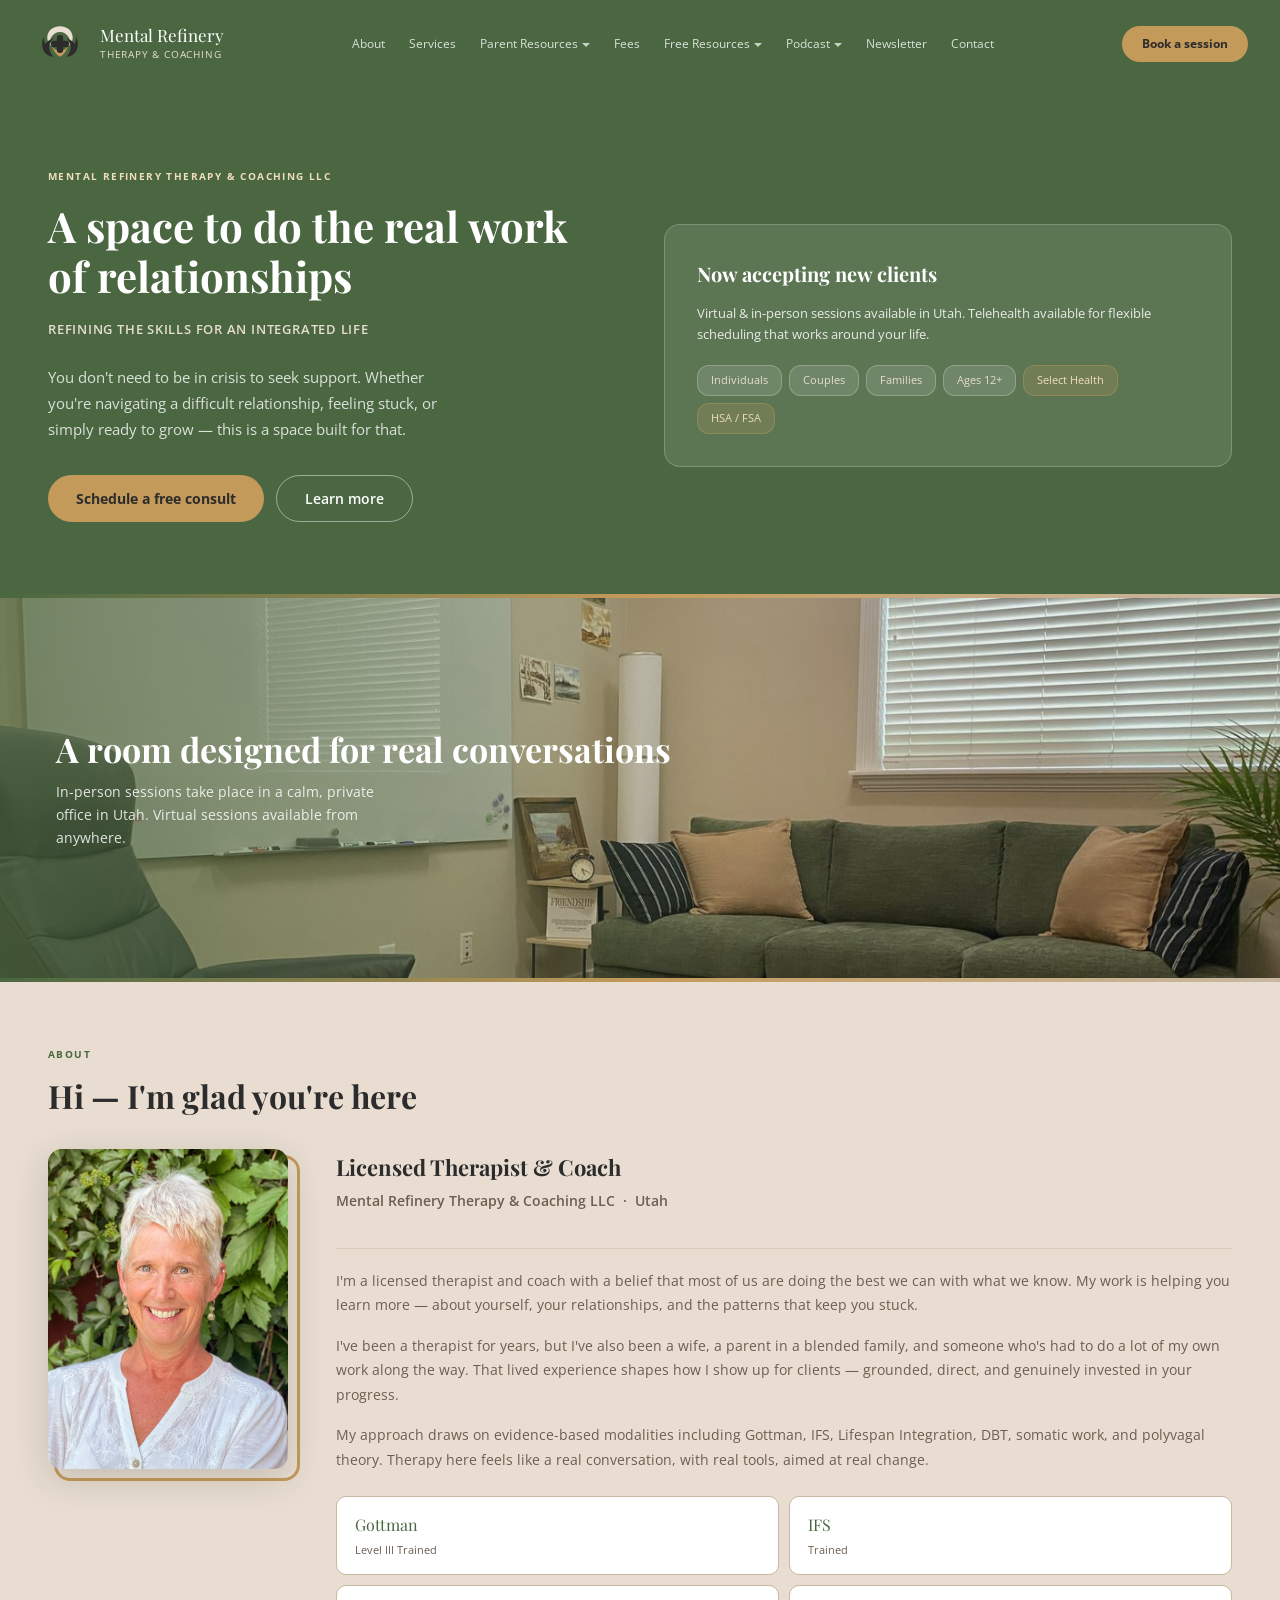
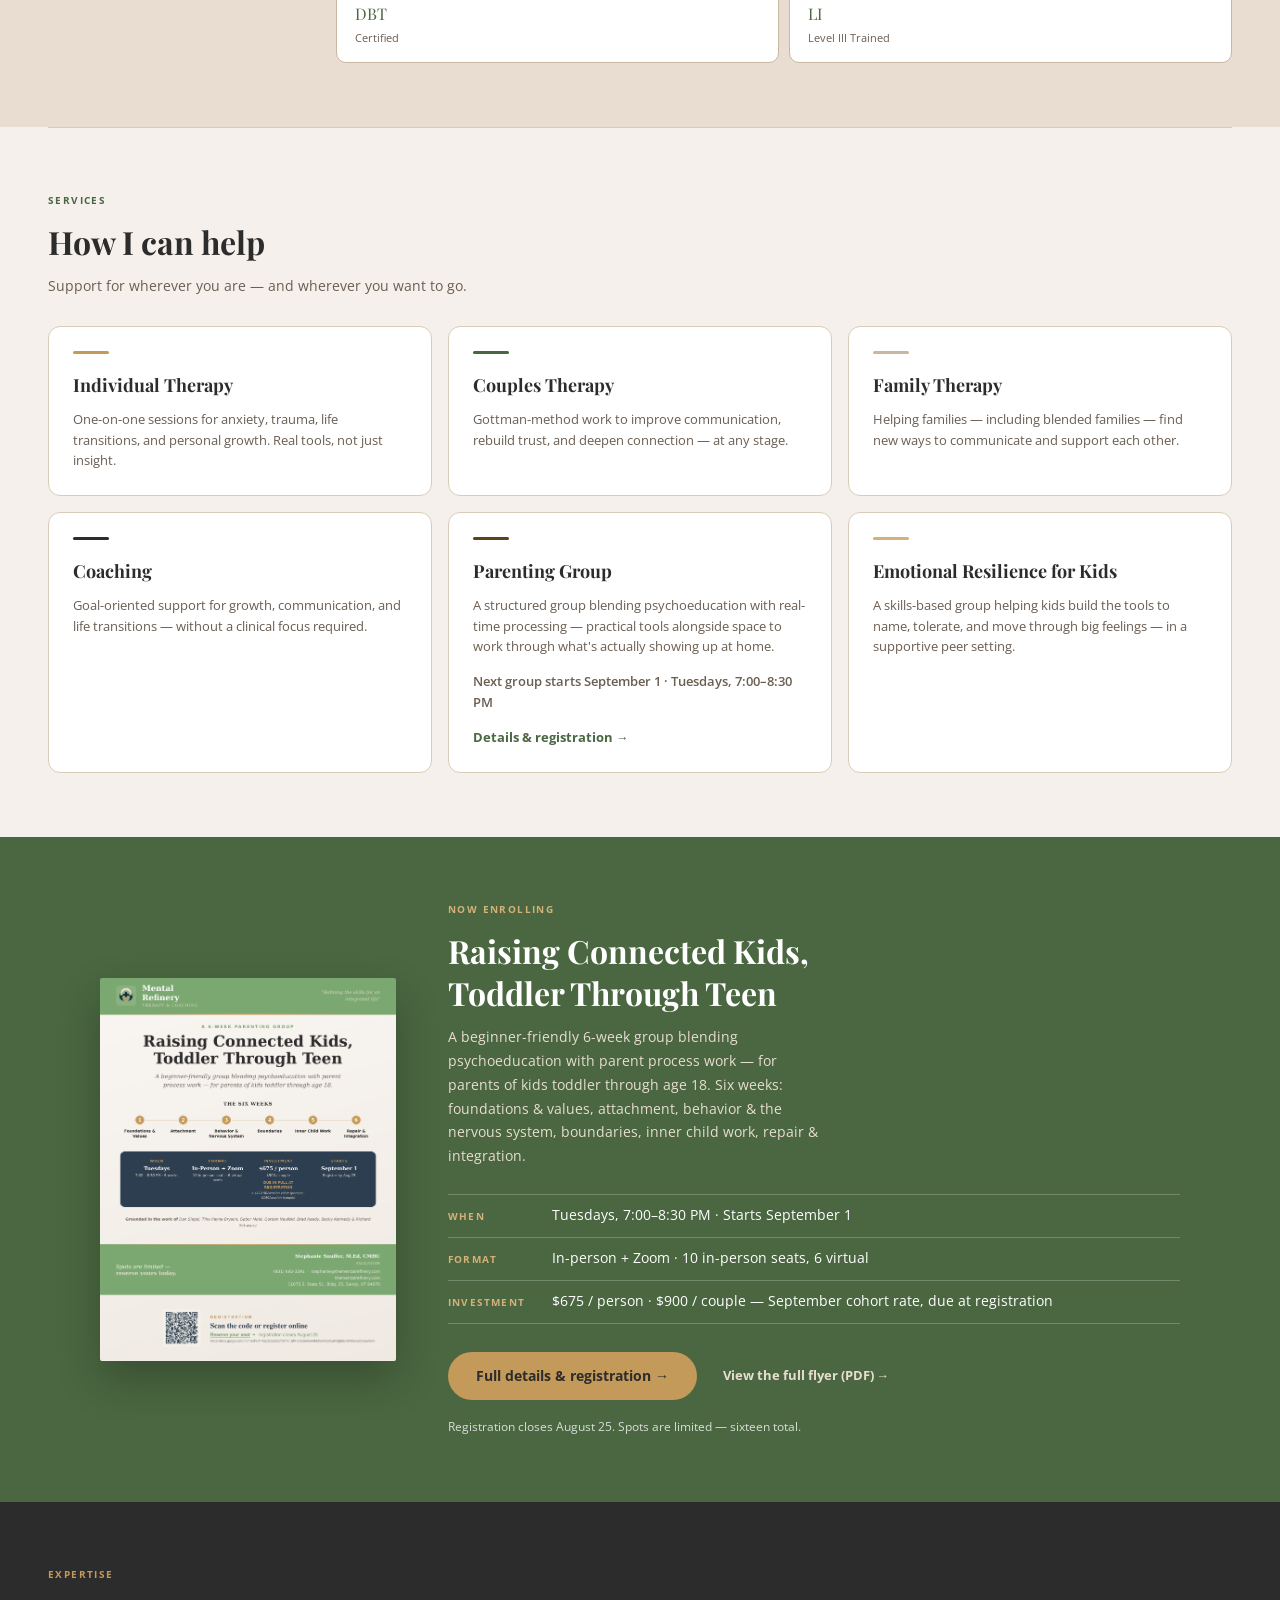
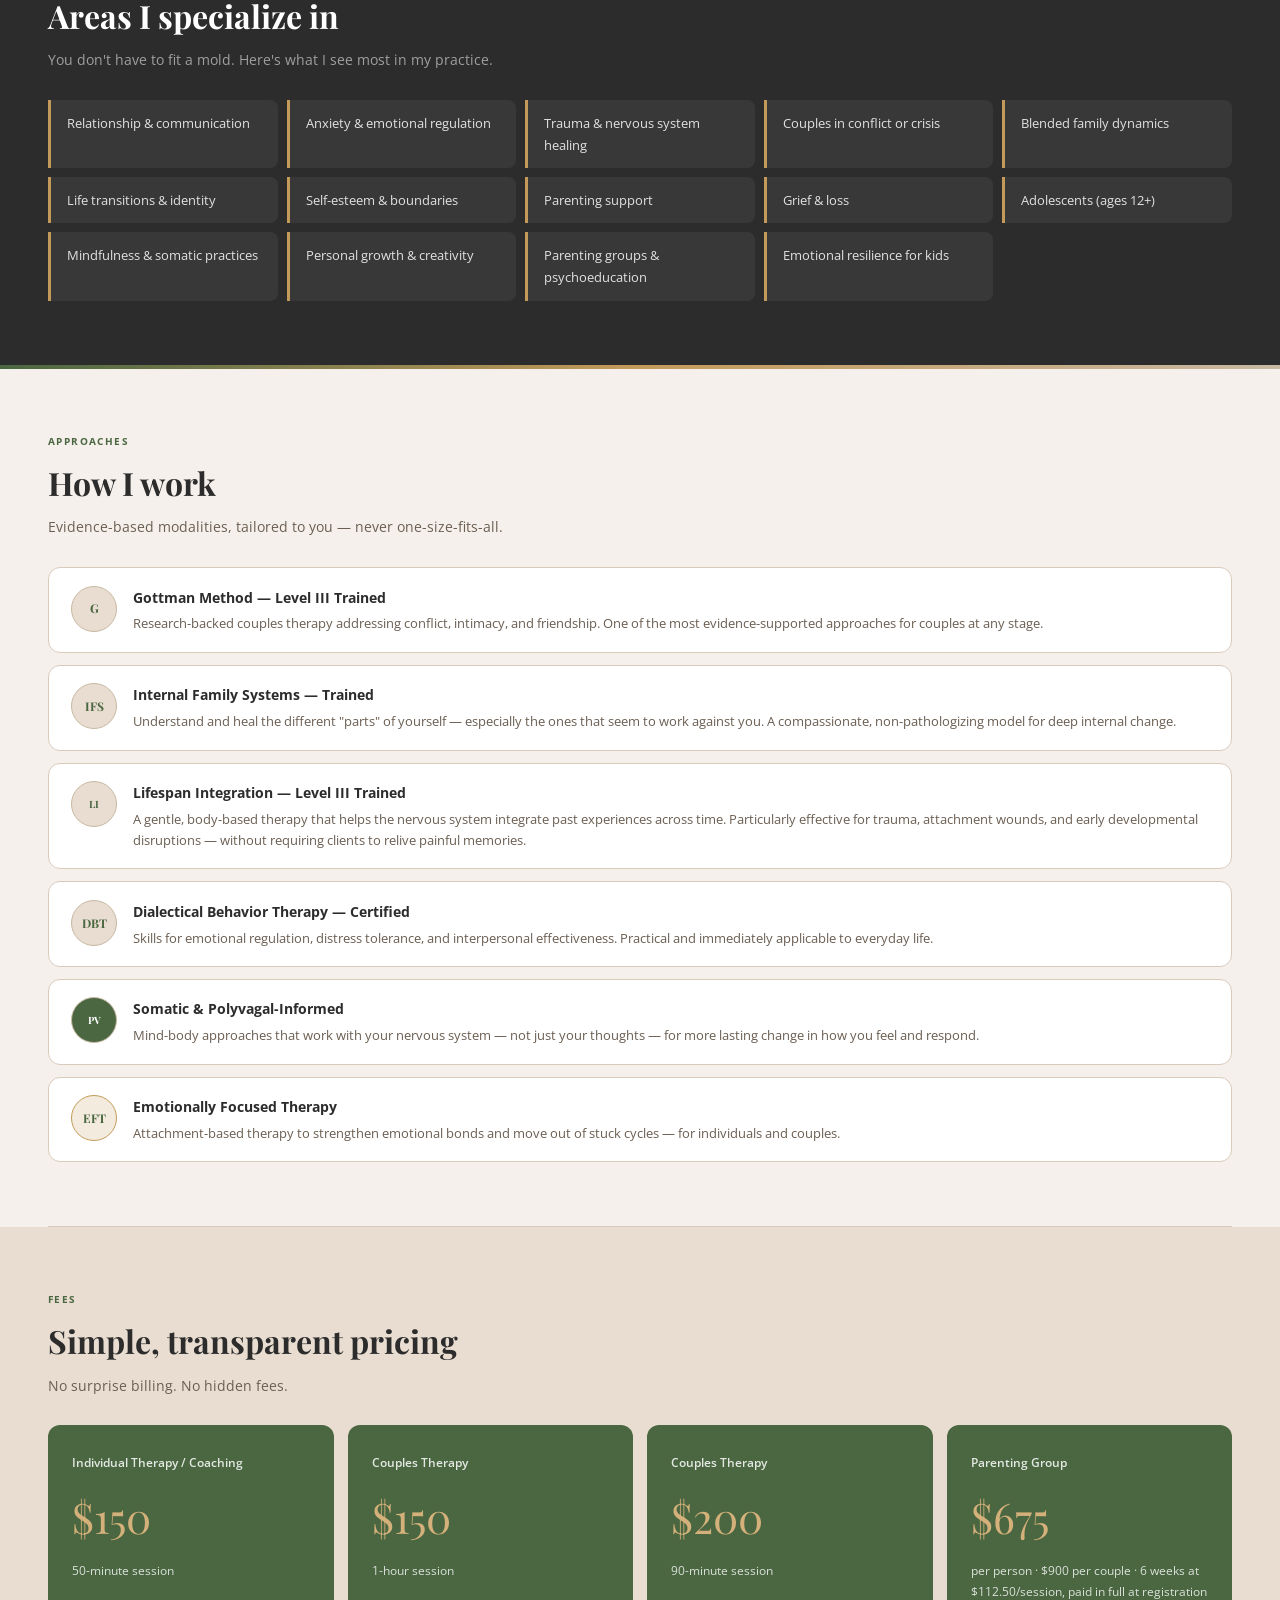
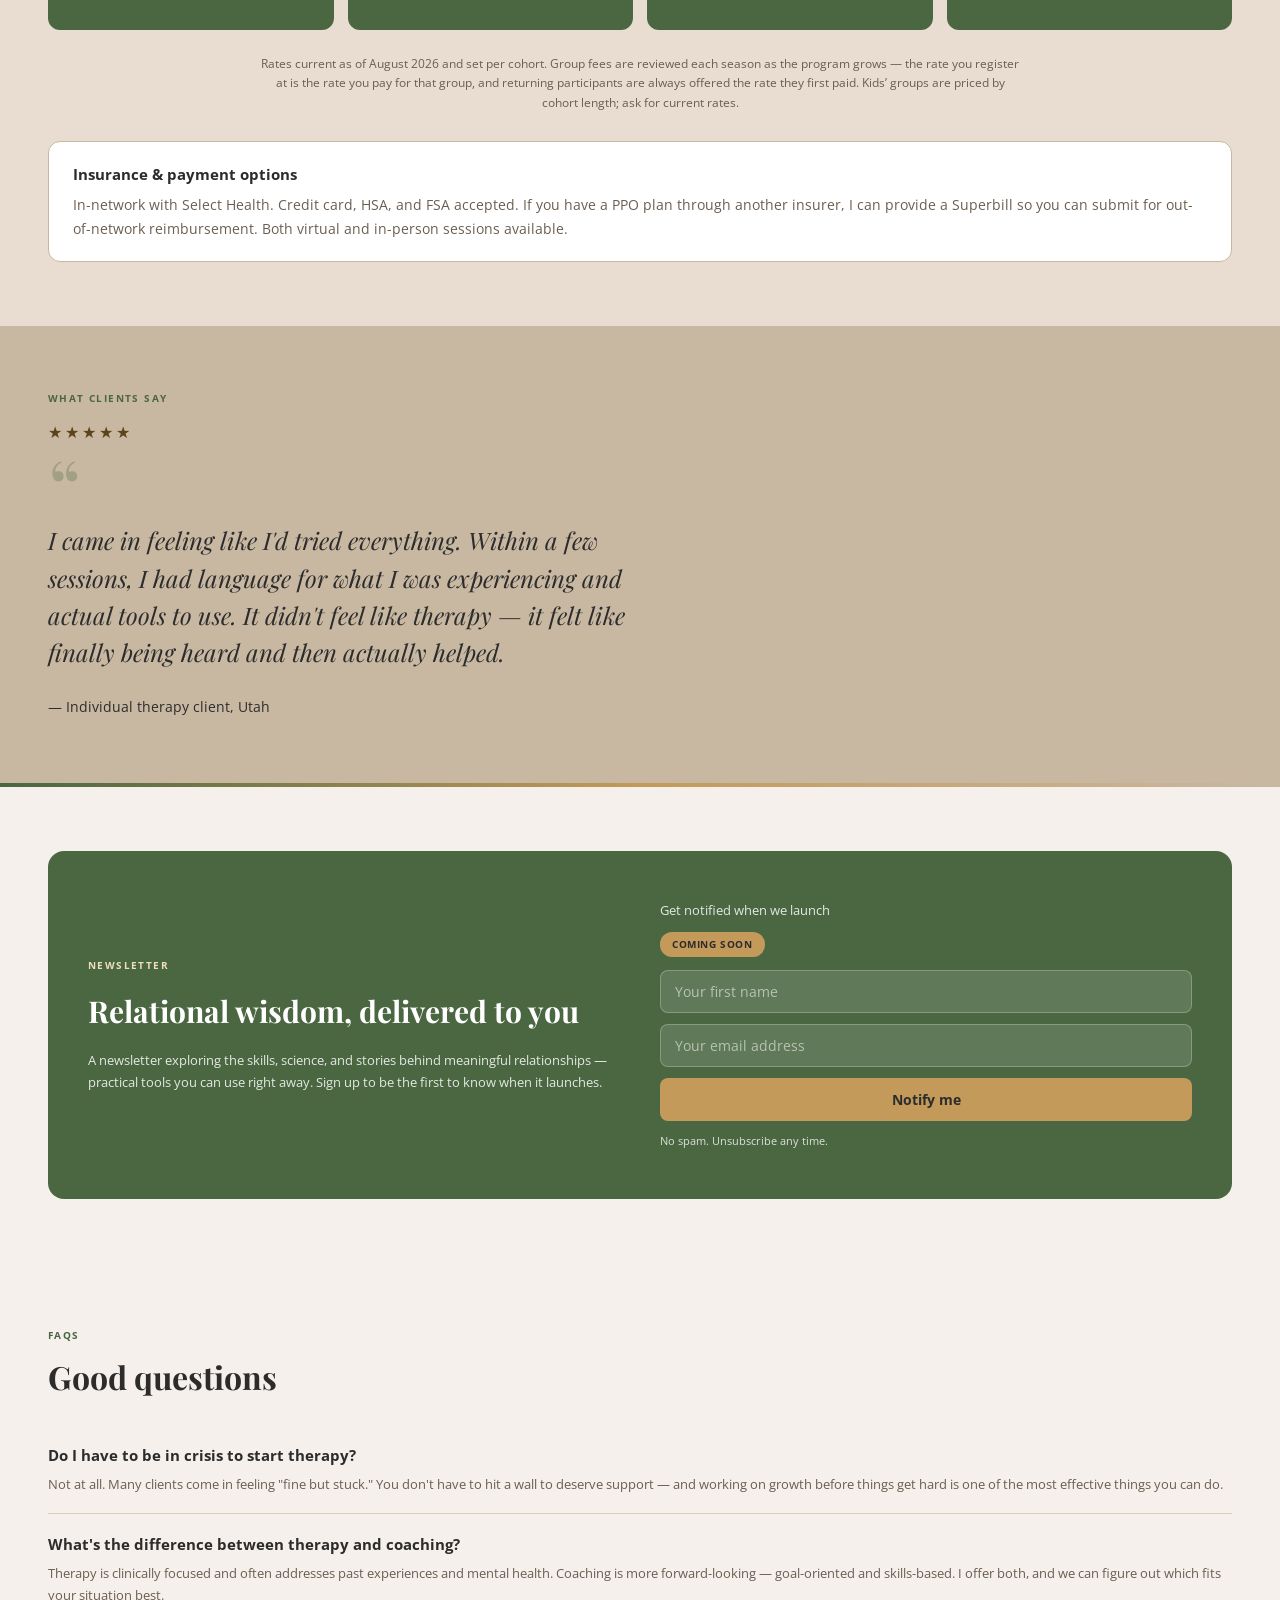
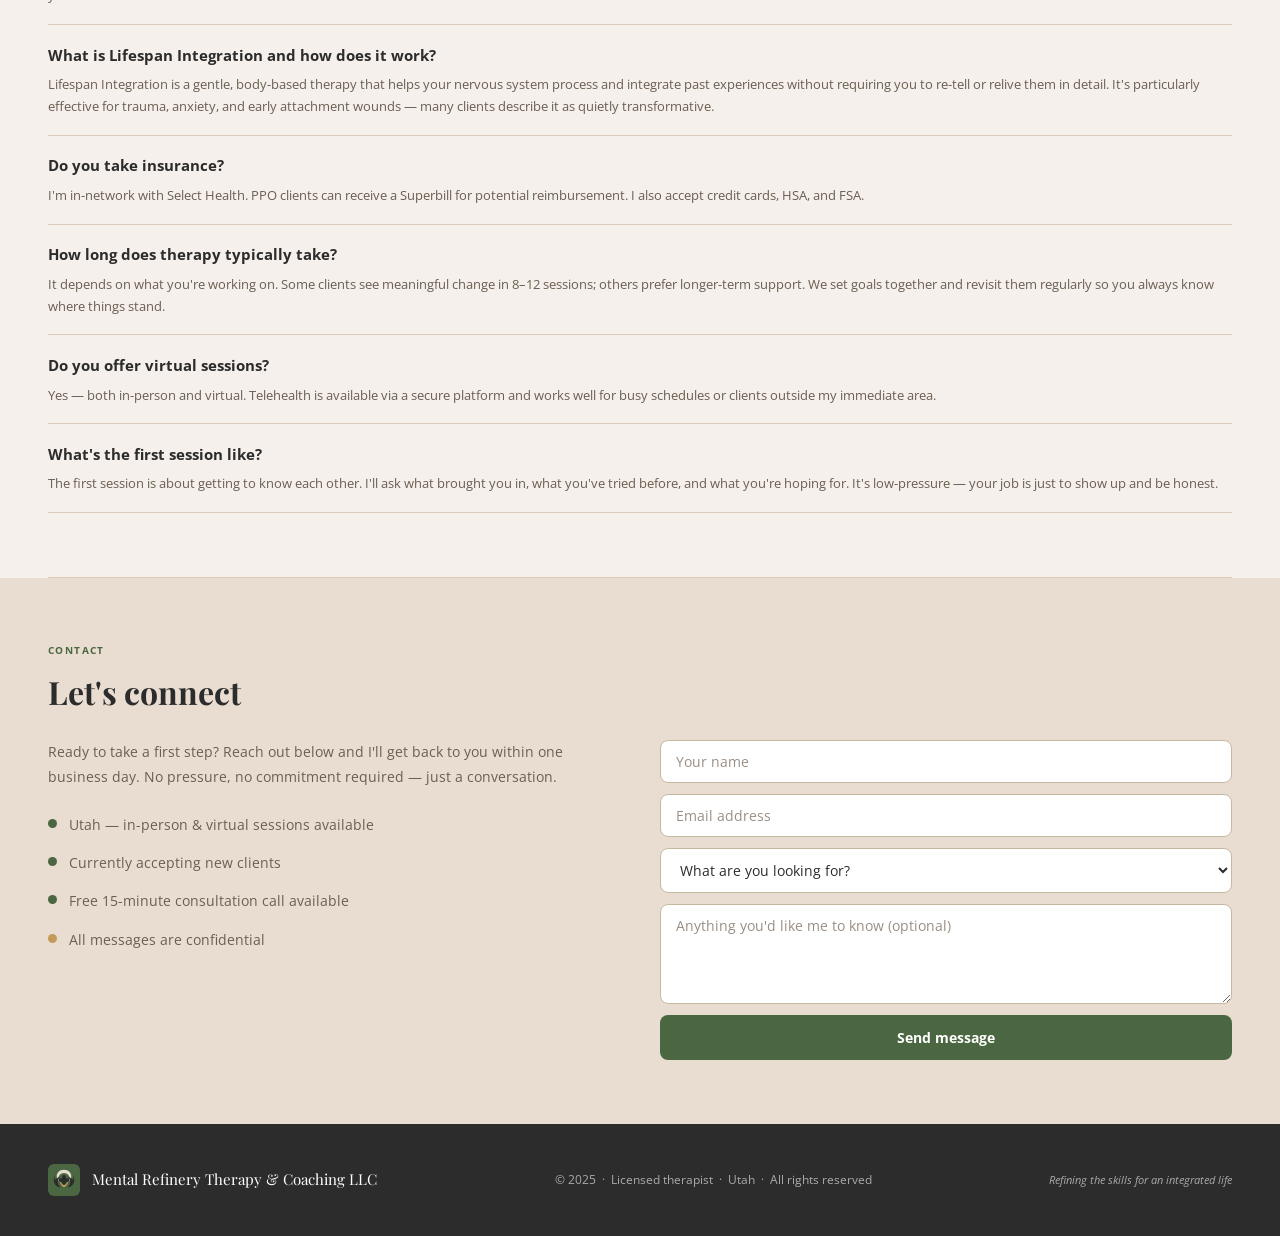
==== commit 2477bcef: "Add files via upload" ====
--- a/index.html
+++ b/index.html
@@ -220,16 +220,23 @@
   <ul class="nav-links">
     <li><a href="#about">About</a></li>
     <li><a href="#services">Services</a></li>
-    <li><a href="#parenting-group">Parenting Group</a></li>
+    <li class="nav-dropdown" tabindex="0">
+      <a>Parent Resources</a>
+      <div class="nav-dropdown-menu">
+        <a href="https://ssnuffer.github.io/raising-connected-kids/">Raising Connected Kids &mdash; group site</a>
+        <a href="#parenting-group">Parenting group at a glance</a>
+        <a href="Raising-Connected-Kids-Flyer-Sept-2026%20QR.pdf" target="_blank" rel="noopener">Parenting group flyer (PDF)</a>
+      </div>
+    </li>
     <li><a href="#fees">Fees</a></li>
     <li class="nav-dropdown" tabindex="0">
       <a>Free Resources</a>
       <div class="nav-dropdown-menu">
-        <a href="Nonviolent_Communication.pdf" download>Needs &amp; Feelings Worksheet</a>
-        <a href="Values_Clarification.pdf" download>Values Clarification Worksheet</a>
-        <a href="Journaling_Prompts.pdf" download>Therapeutic Journaling Menu</a>
-        <a href="Dopamine_Release.pdf" download>Natural vs. Unnatural Dopamine Release</a>
-        <a href="Effects_of_Dopamine.pdf" download>Effects of Too Much Dopamine</a>
+        <a href="Nonviolent%20Communication.pdf" download>Needs &amp; Feelings Worksheet</a>
+        <a href="Values%20Clarification.pdf" download>Values Clarification Worksheet</a>
+        <a href="Journaling%20Prompts.pdf" download>Therapeutic Journaling Menu</a>
+        <a href="Dopamine%20Release.pdf" download>Natural vs. Unnatural Dopamine Release</a>
+        <a href="Effects%20of%20Dopamine.pdf" download>Effects of Too Much Dopamine</a>
       </div>
     </li>
     <li class="nav-dropdown" tabindex="0">
@@ -326,7 +333,7 @@
     <div class="svc"><div class="svc-accent" style="background:var(--green);"></div><h3>Couples Therapy</h3><p>Gottman-method work to improve communication, rebuild trust, and deepen connection — at any stage.</p></div>
     <div class="svc"><div class="svc-accent" style="background:var(--wall);"></div><h3>Family Therapy</h3><p>Helping families — including blended families — find new ways to communicate and support each other.</p></div>
     <div class="svc"><div class="svc-accent" style="background:var(--charcoal);"></div><h3>Coaching</h3><p>Goal-oriented support for growth, communication, and life transitions — without a clinical focus required.</p></div>
-    <div class="svc"><div class="svc-accent" style="background:var(--caramel-deep);"></div><h3>Parenting Group</h3><p>A structured group blending psychoeducation with real-time processing — practical tools alongside space to work through what's actually showing up at home.</p><p class="svc-meta">Next group starts September 1 · Tuesdays, 7:00–8:30 PM</p><a class="svc-link" href="#parenting-group">Details &amp; registration &rarr;</a></div>
+    <div class="svc"><div class="svc-accent" style="background:var(--caramel-deep);"></div><h3>Parenting Group</h3><p>A structured group blending psychoeducation with real-time processing — practical tools alongside space to work through what's actually showing up at home.</p><p class="svc-meta">Next group starts September 1 · Tuesdays, 7:00–8:30 PM</p><a class="svc-link" href="https://ssnuffer.github.io/raising-connected-kids/">Details &amp; registration &rarr;</a></div>
     <div class="svc"><div class="svc-accent" style="background:var(--caramel-light);"></div><h3>Emotional Resilience for Kids</h3><p>A skills-based group helping kids build the tools to name, tolerate, and move through big feelings — in a supportive peer setting.</p></div>
   </div>
 </section>
@@ -335,8 +342,8 @@
 <!-- PARENTING GROUP / NOW ENROLLING -->
 <section class="enroll" id="parenting-group">
   <div class="enroll-inner">
-    <a class="enroll-flyer" href="Raising-Connected-Kids-Flyer-Sept-2026.pdf" target="_blank" rel="noopener">
-      <img src="raising-connected-kids-flyer-sept-2026.png" alt="Flyer: Raising Connected Kids, Toddler Through Teen — a 6-week parenting group starting September 1">
+    <a class="enroll-flyer" href="Raising-Connected-Kids-Flyer-Sept-2026%20QR.pdf" target="_blank" rel="noopener">
+      <img src="Raising_Connected_Kids_Flyer_with_registration.png" alt="Flyer: Raising Connected Kids, Toddler Through Teen — a 6-week parenting group starting September 1">
     </a>
     <div class="enroll-copy">
       <div class="eyebrow">Now enrolling</div>
@@ -348,8 +355,8 @@
         <li><span>Investment</span>$675 / person · $900 / couple — September cohort rate, due at registration</li>
       </ul>
       <div class="enroll-cta">
-        <a class="btn-primary" href="https://docs.google.com/forms/d/e/1FAIpQLSdZccTUP7n_6fV-Ed3JmhHe4MdGoRCnGwN3jjBbkcWIS5snyQ/viewform" target="_blank" rel="noopener">Register now</a>
-        <a class="enroll-link" href="Raising-Connected-Kids-Flyer-Sept-2026.pdf" target="_blank" rel="noopener">View the full flyer (PDF) &rarr;</a>
+        <a class="btn-primary" href="https://ssnuffer.github.io/raising-connected-kids/">Full details &amp; registration &rarr;</a>
+        <a class="enroll-link" href="Raising-Connected-Kids-Flyer-Sept-2026%20QR.pdf" target="_blank" rel="noopener">View the full flyer (PDF) &rarr;</a>
       </div>
       <p class="enroll-note">Registration closes August 25. Spots are limited — sixteen total.</p>
     </div>
@@ -505,4 +512,4 @@
 </footer>
 
 </body>
-</html>
+</html>
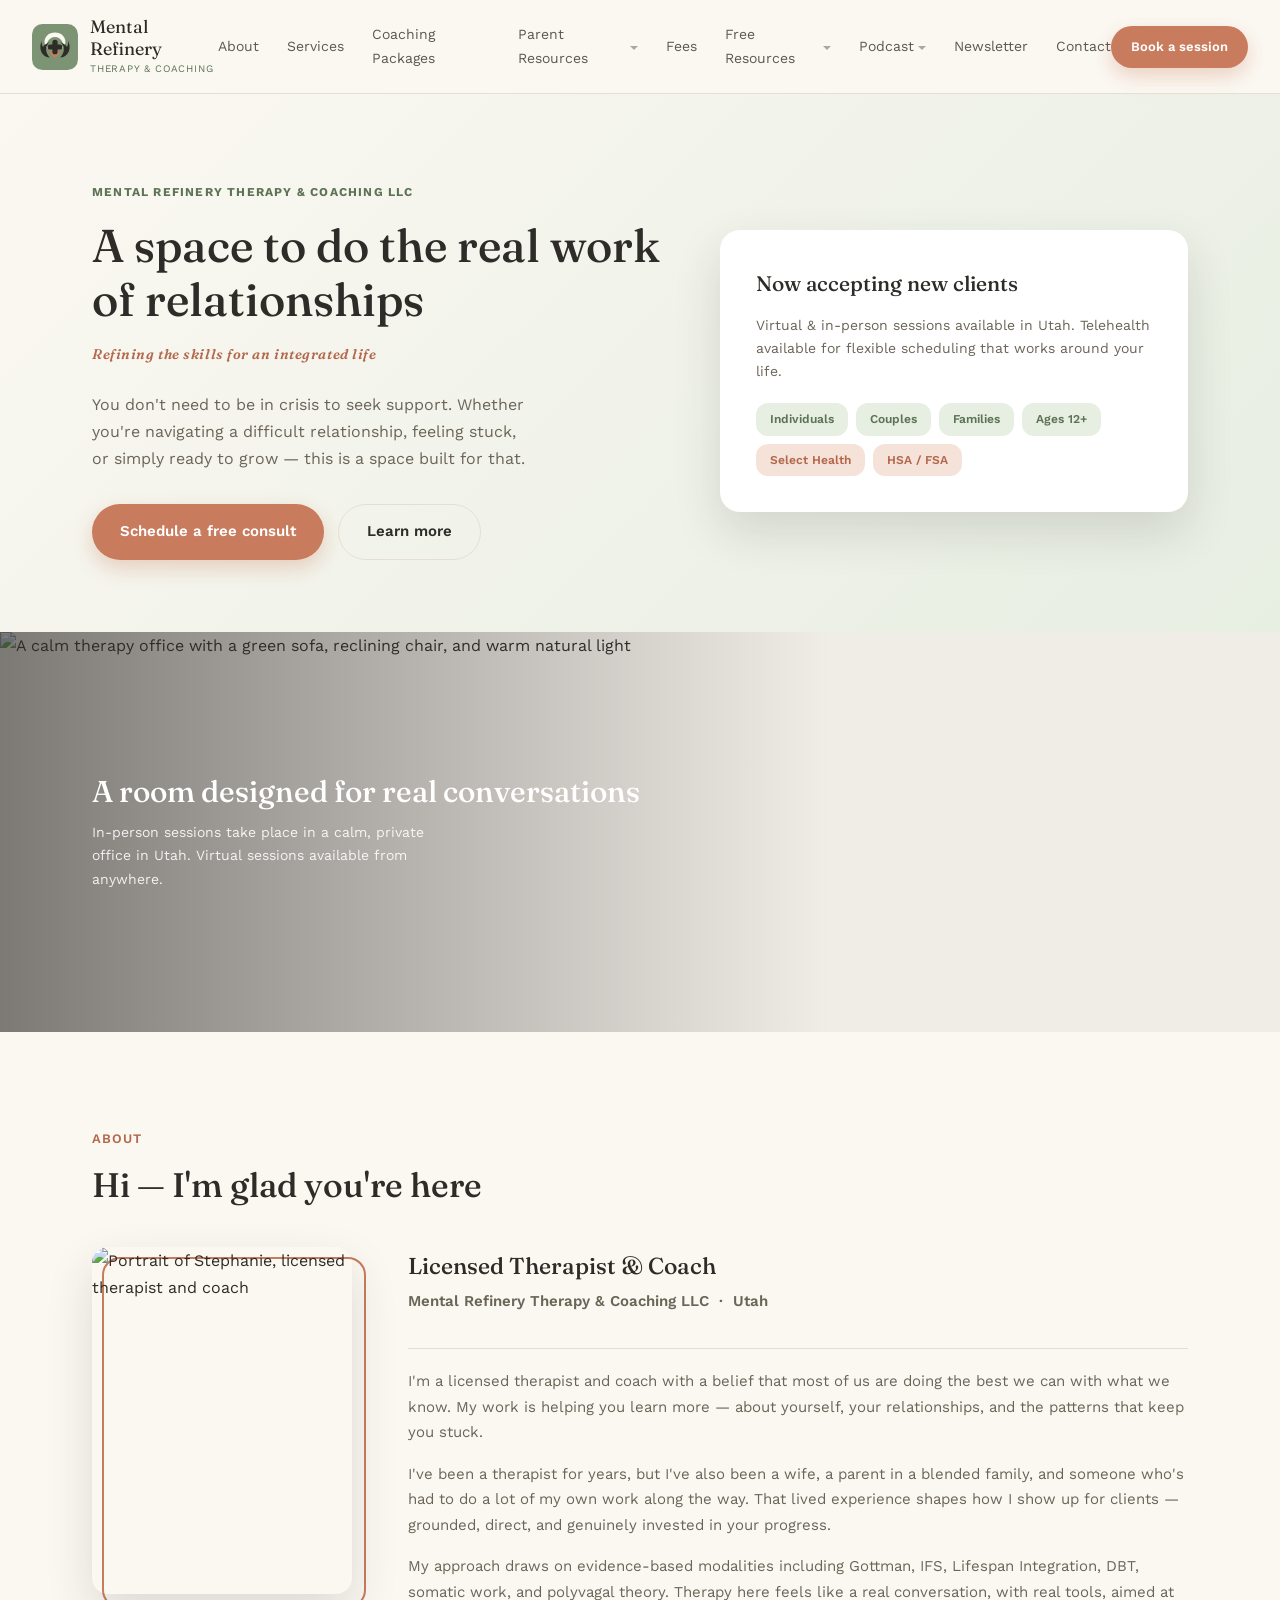
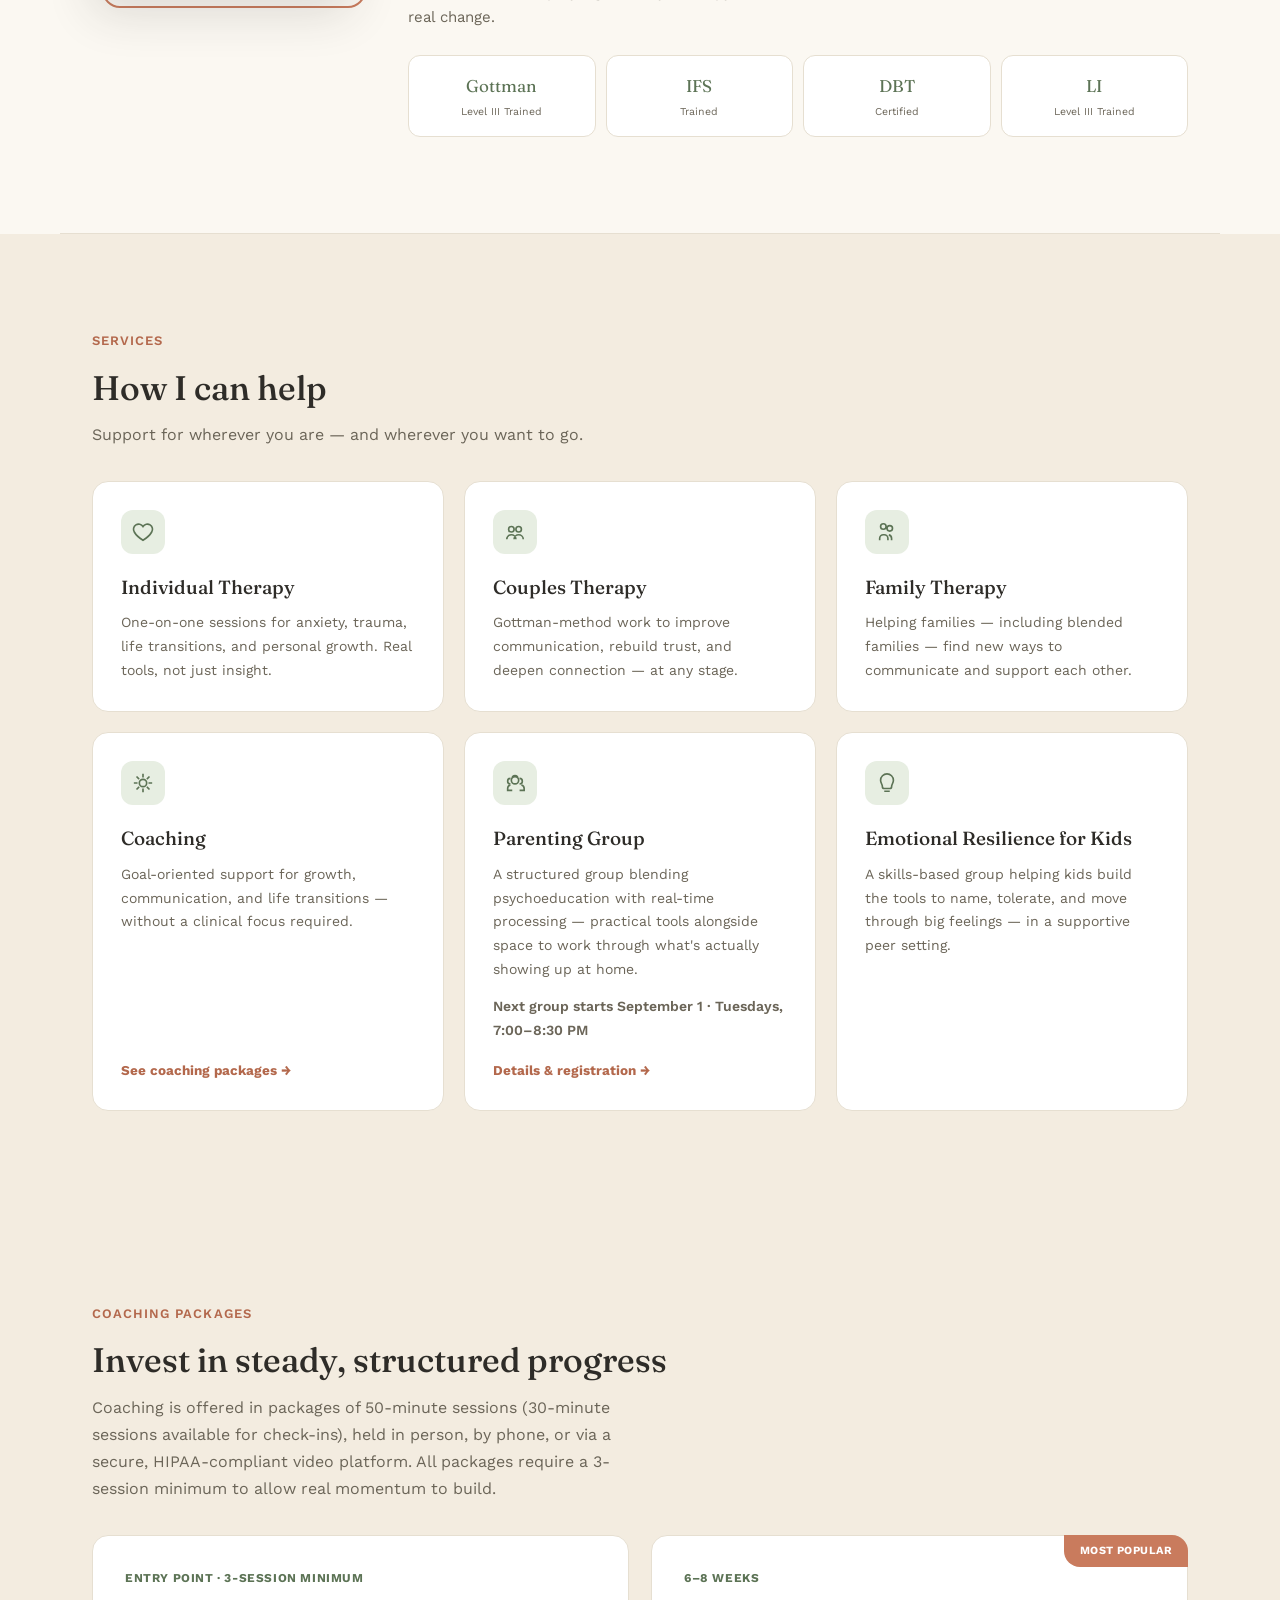
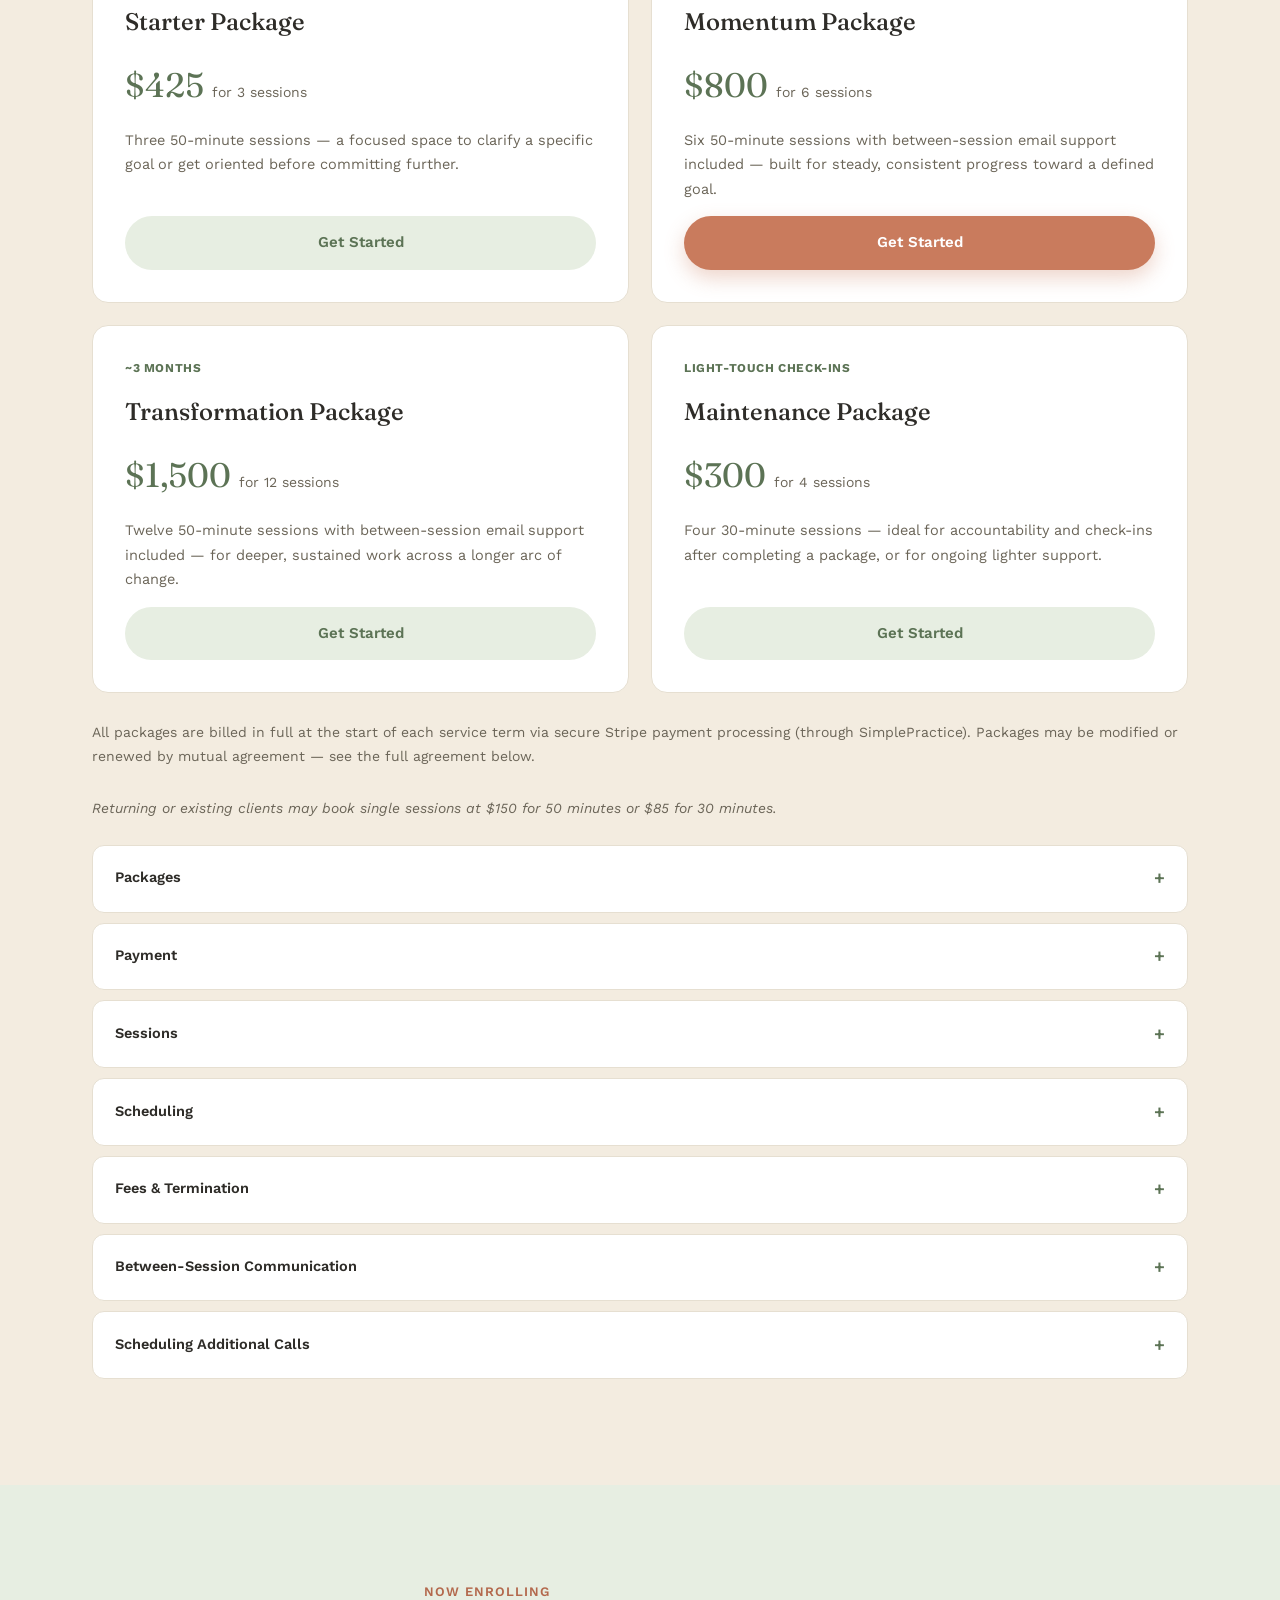
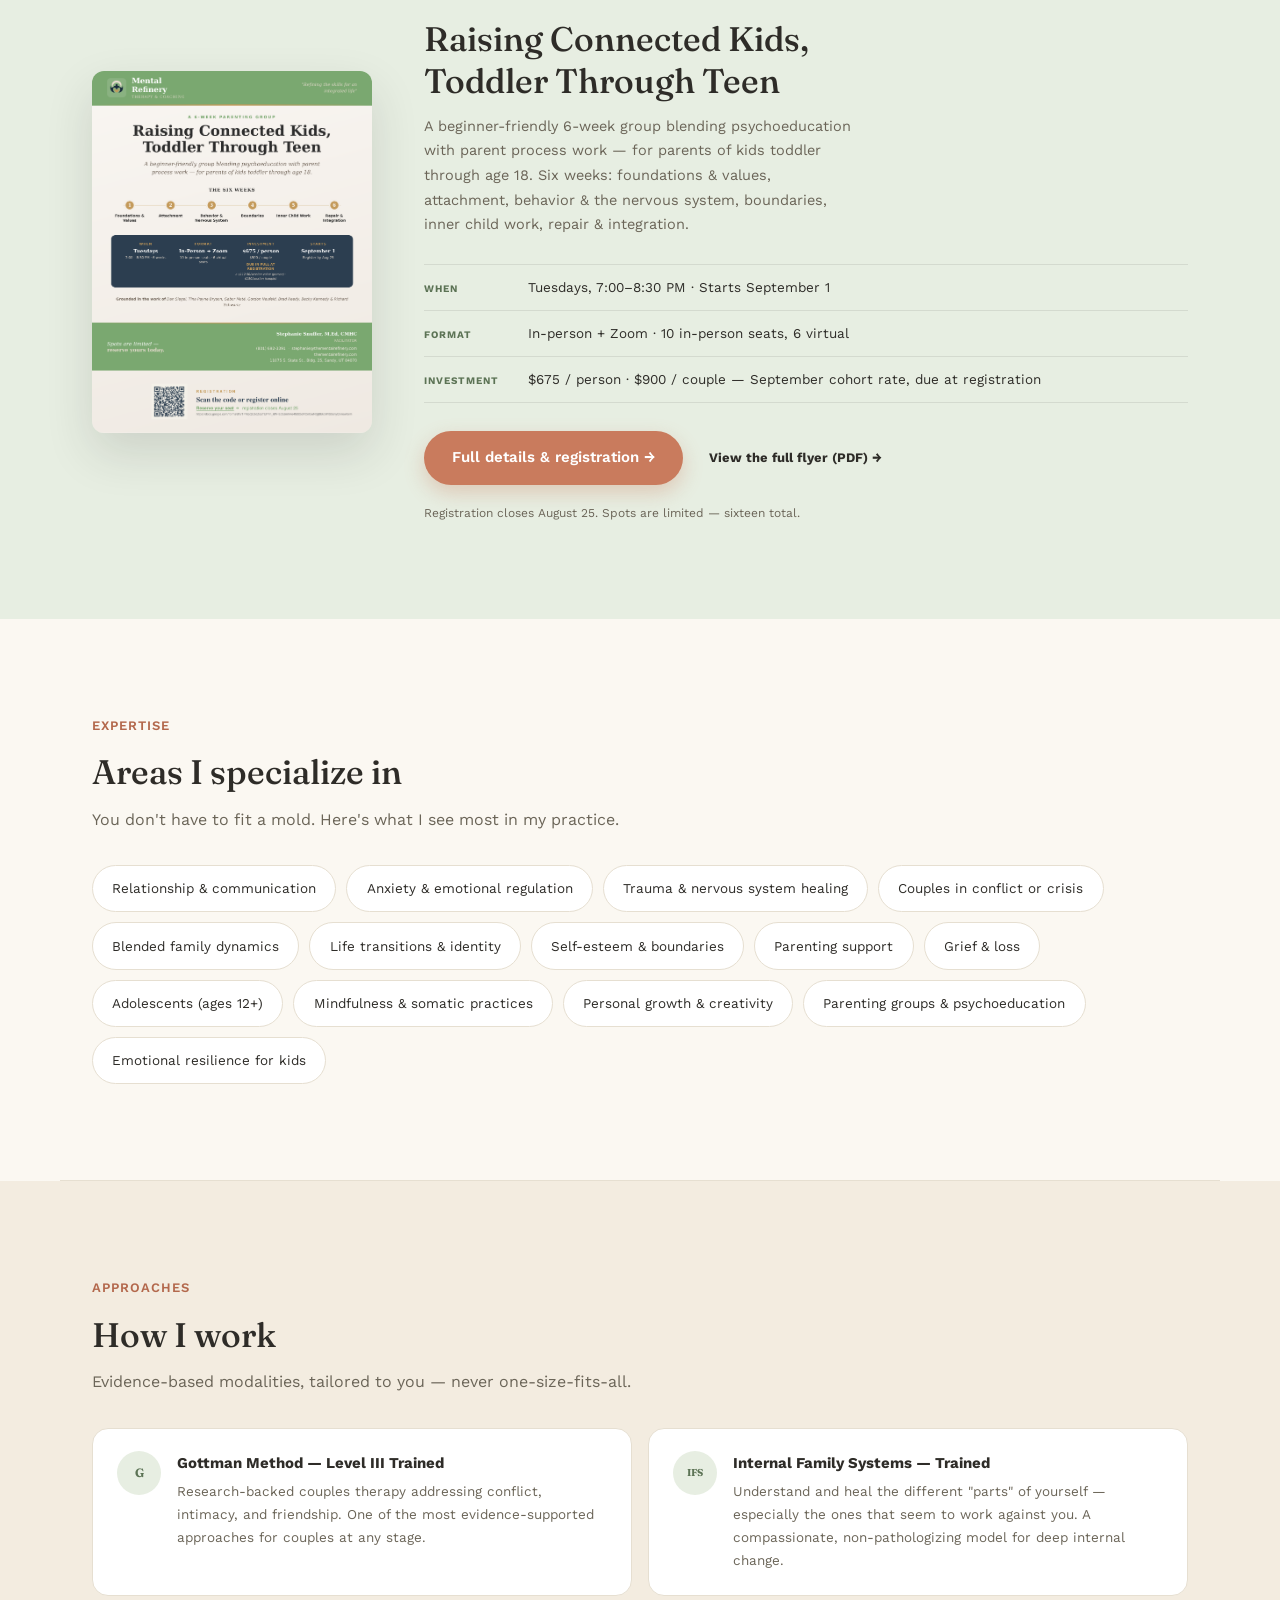
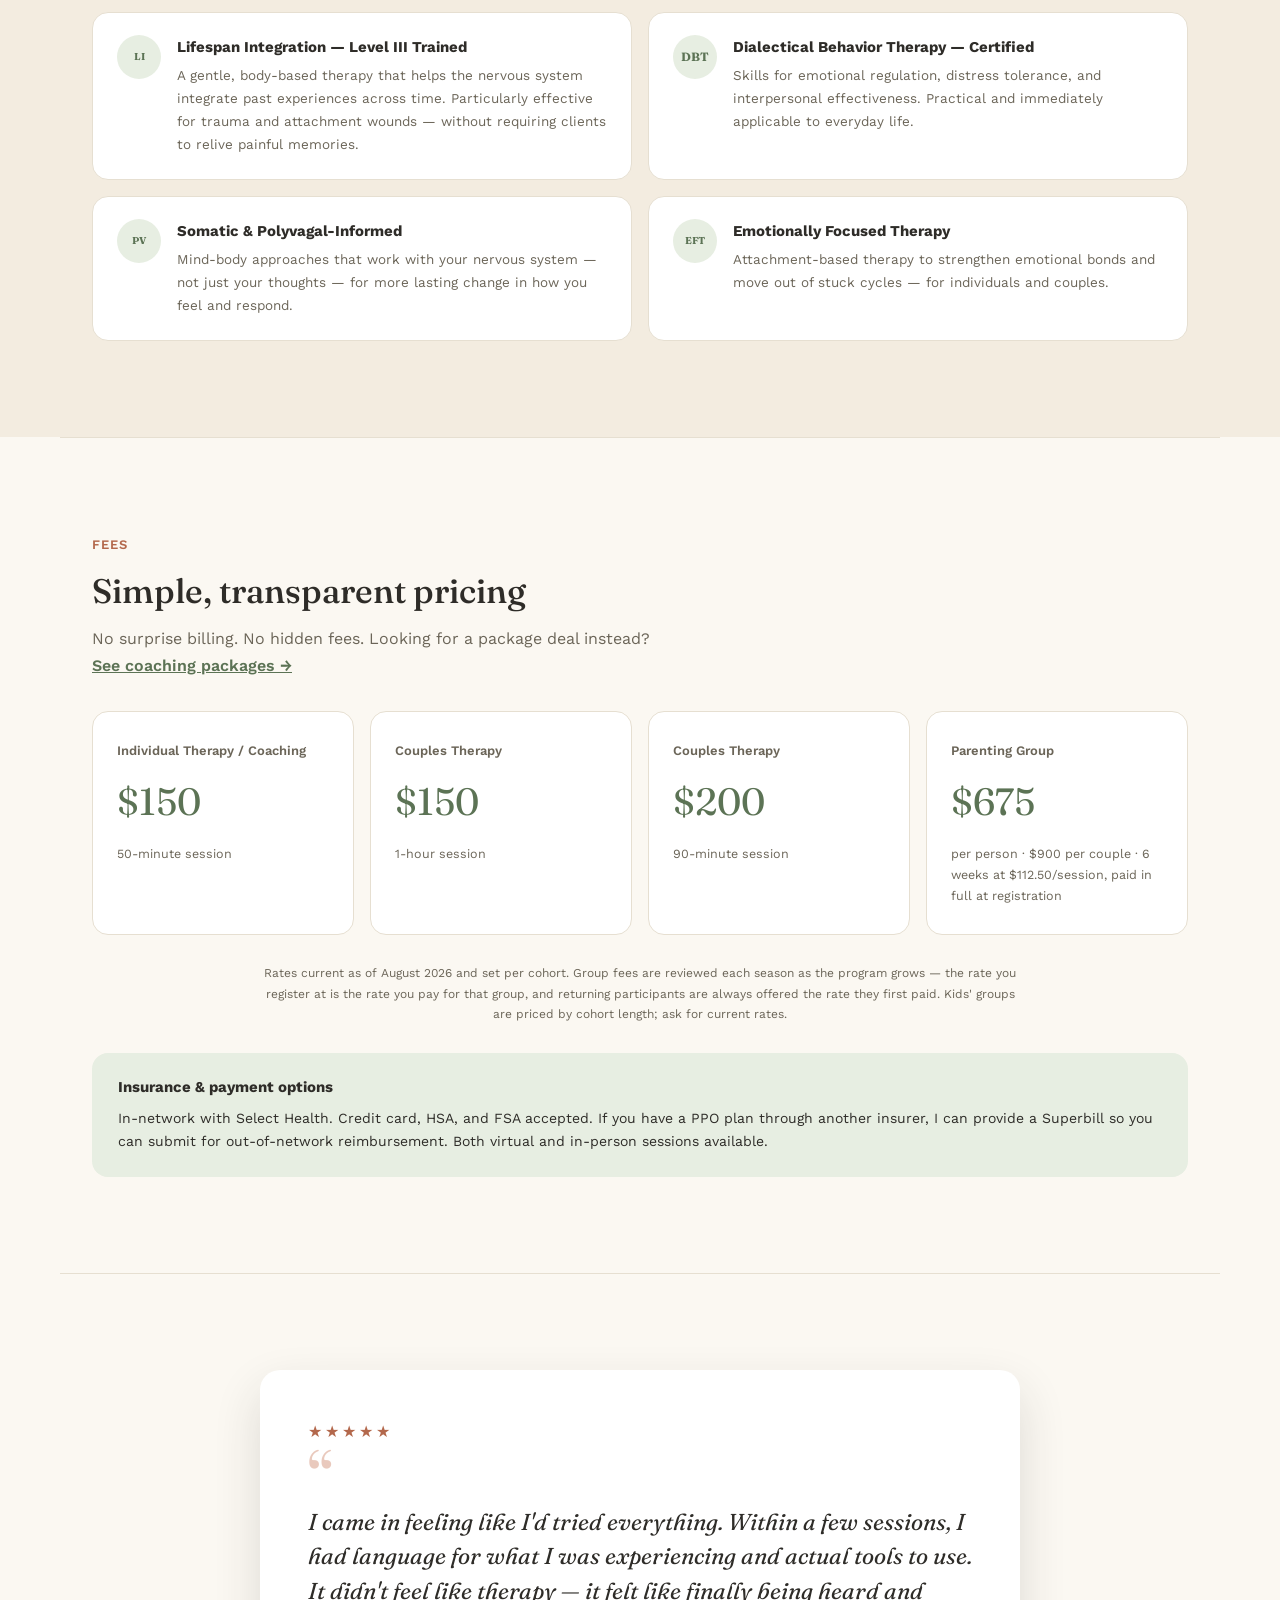
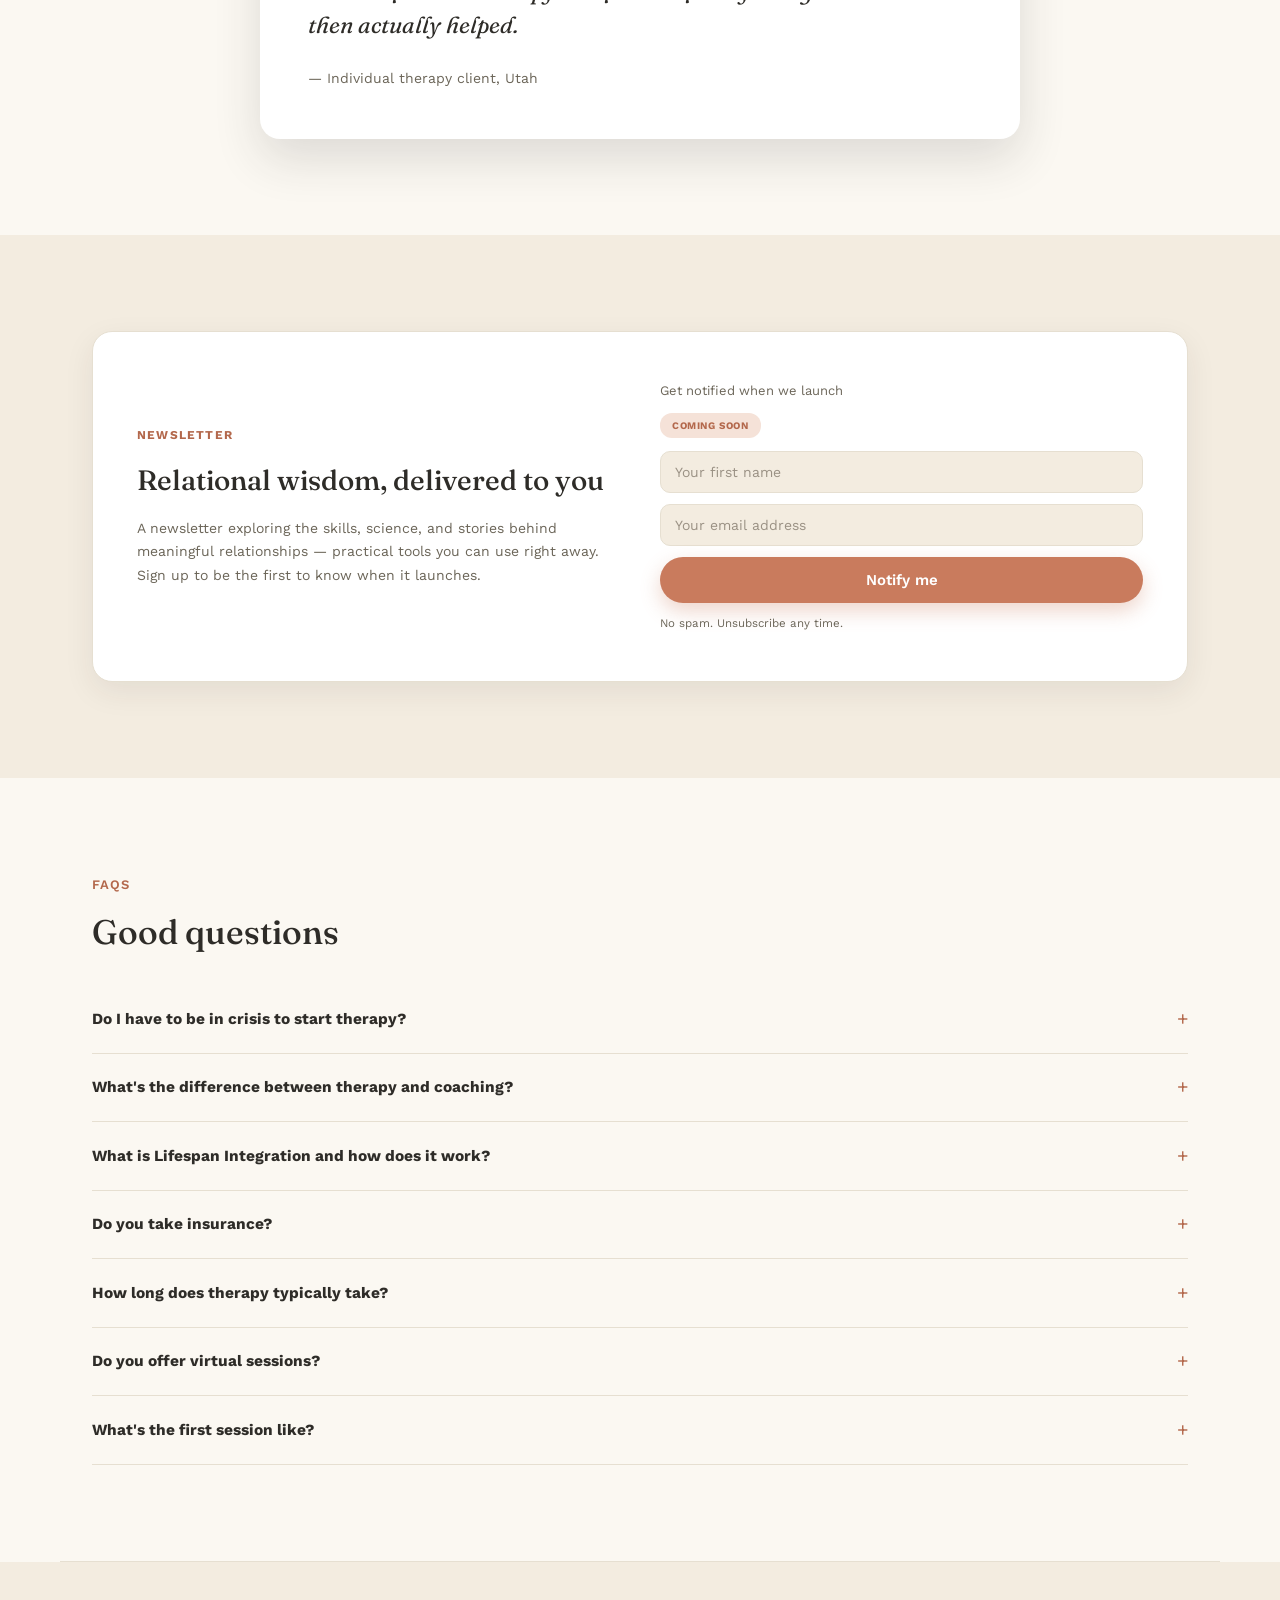
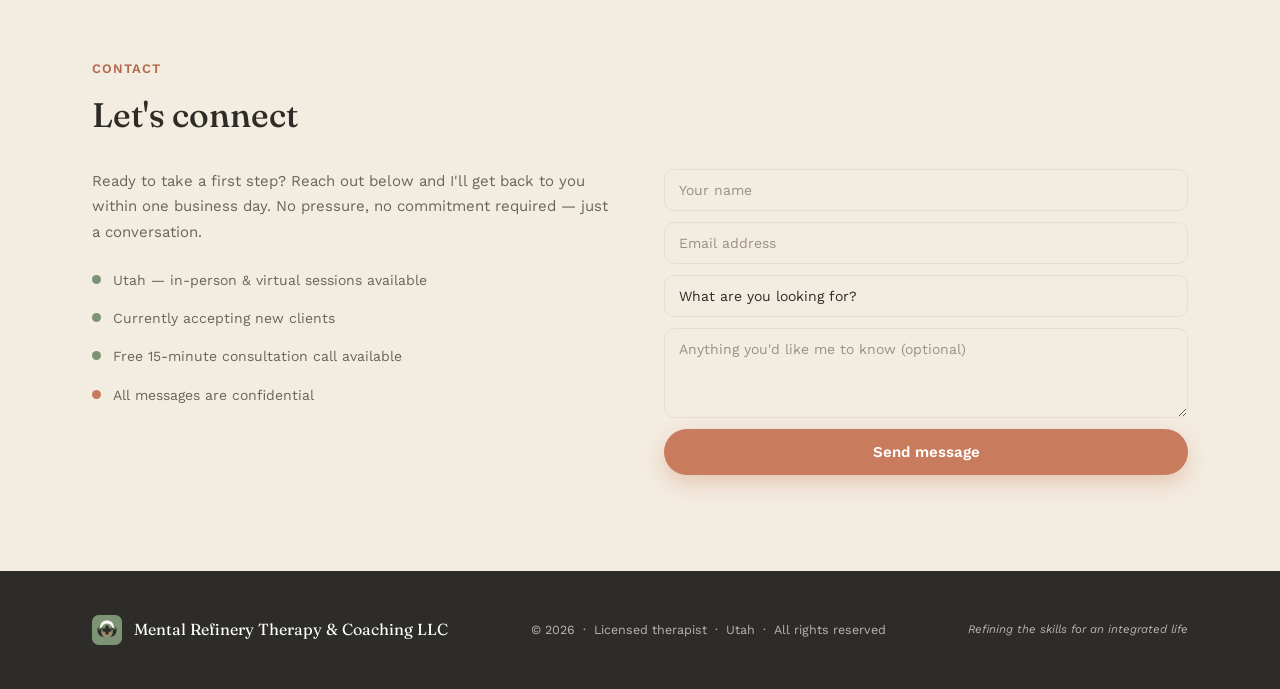
==== commit 8f0de466: "Add files via upload" ====
--- a/index.html
+++ b/index.html
@@ -4,214 +4,30 @@
 <meta charset="UTF-8"/>
 <meta name="viewport" content="width=device-width, initial-scale=1.0"/>
 <title>Mental Refinery Therapy &amp; Coaching LLC</title>
-<link href="https://fonts.googleapis.com/css2?family=Playfair+Display:ital,wght@0,700;1,400&family=Open+Sans:wght@400;600;700&display=swap" rel="stylesheet"/>
-<style>
-*{box-sizing:border-box;margin:0;padding:0;}
-:root{
-  --green:#4A6741;--green-light:#5C7D52;--caramel:#C49A5A;--caramel-light:#D4B07A;
-  --caramel-pale:#F0DDBE;--caramel-deep:#5C4319;
-  --wall:#C8B8A2;--cream:#E8DDD0;--cream-dark:#D9CBBA;--charcoal:#2C2C2C;
-  --white:#FFFFFF;--offwhite:#F5F0EB;--text:#2C2C2C;--muted:#6B5E52;
-}
-body{font-family:'Open Sans',sans-serif;color:var(--text);font-size:15px;line-height:1.7;background:var(--offwhite);}
-
-/* NAV */
-.nav{display:flex;justify-content:space-between;align-items:center;padding:1rem 2rem;background:var(--green);position:sticky;top:0;z-index:100;}
-.nav-brand{display:flex;align-items:center;gap:12px;}
-.brand-name{font-family:'Playfair Display',serif;font-size:17px;color:var(--white);line-height:1.2;}
-.brand-tag{font-size:10px;color:var(--cream);letter-spacing:0.08em;text-transform:uppercase;margin-top:1px;}
-.nav-links{display:flex;gap:1.5rem;font-size:12px;color:rgba(255,255,255,0.8);list-style:none;}
-.nav-links a{text-decoration:none;color:inherit;}
-.nav-links a:hover{color:var(--white);}
-.nav-dropdown{position:relative;}
-.nav-dropdown>a{display:inline-flex;align-items:center;gap:4px;cursor:pointer;}
-.nav-dropdown>a::after{content:'';width:0;height:0;border-left:4px solid transparent;border-right:4px solid transparent;border-top:4px solid rgba(255,255,255,0.7);margin-top:2px;}
-.nav-dropdown-menu{display:none;position:absolute;top:100%;left:0;margin-top:14px;background:var(--white);border-radius:10px;box-shadow:0 12px 32px rgba(44,44,44,0.22);min-width:230px;padding:8px 0;z-index:200;}
-.nav-dropdown:hover .nav-dropdown-menu,.nav-dropdown:focus-within .nav-dropdown-menu{display:block;}
-.nav-dropdown-menu a{display:block;padding:10px 18px;font-size:12.5px;color:var(--charcoal);white-space:nowrap;}
-.nav-dropdown-menu a:hover{background:var(--cream);color:var(--charcoal);}
-.nav-cta{background:var(--caramel);color:var(--charcoal);font-size:12px;font-weight:700;padding:8px 20px;border-radius:20px;border:none;cursor:pointer;font-family:'Open Sans',sans-serif;white-space:nowrap;display:inline-block;text-decoration:none;}
-
-/* HERO */
-.hero{background:var(--green);padding:5rem 3rem 4.5rem;display:grid;grid-template-columns:1fr 1fr;gap:3rem;align-items:center;}
-.hero-eyebrow{font-size:10px;letter-spacing:0.14em;text-transform:uppercase;color:var(--caramel-pale);font-weight:700;margin-bottom:1rem;}
-.hero-h1{font-family:'Playfair Display',serif;font-size:42px;color:var(--white);line-height:1.2;margin-bottom:1rem;}
-.hero-tagline{font-size:13px;color:var(--cream);letter-spacing:0.06em;text-transform:uppercase;font-weight:600;margin-bottom:1.5rem;}
-.hero-p{font-size:15px;color:rgba(255,255,255,0.8);max-width:420px;margin-bottom:2rem;line-height:1.75;}
-.hero-btns{display:flex;gap:12px;flex-wrap:wrap;}
-.btn-primary{background:var(--caramel);color:var(--charcoal);padding:12px 28px;border-radius:24px;font-size:14px;font-weight:700;border:none;cursor:pointer;font-family:'Open Sans',sans-serif;display:inline-block;text-decoration:none;}
-.btn-outline{background:transparent;color:var(--white);padding:12px 28px;border-radius:24px;font-size:14px;font-weight:600;border:1.5px solid rgba(255,255,255,0.45);cursor:pointer;font-family:'Open Sans',sans-serif;}
-.hero-card{background:rgba(255,255,255,0.1);border:0.5px solid rgba(255,255,255,0.2);border-radius:16px;padding:2rem;}
-.hero-card h3{font-family:'Playfair Display',serif;font-size:20px;color:var(--white);margin-bottom:0.75rem;}
-.hero-card p{font-size:13px;color:rgba(255,255,255,0.85);line-height:1.65;margin-bottom:1.25rem;}
-.tag-wrap{display:flex;flex-wrap:wrap;gap:7px;}
-.tag{background:rgba(255,255,255,0.12);color:var(--cream);font-size:11px;padding:5px 13px;border-radius:12px;border:0.5px solid rgba(232,221,208,0.3);}
-.tag.gold{background:rgba(196,154,90,0.2);color:var(--caramel-pale);border-color:rgba(196,154,90,0.4);}
-
-/* DIVIDERS */
-.divider{height:4px;background:linear-gradient(90deg,var(--green) 0%,var(--caramel) 50%,var(--wall) 100%);}
-.rule{height:0.5px;background:var(--cream-dark);margin:0 3rem;}
-
-/* SHARED */
-section{padding:4rem 3rem;}
-.eyebrow{font-size:10px;letter-spacing:0.14em;text-transform:uppercase;color:var(--green);font-weight:700;margin-bottom:0.75rem;}
-.eyebrow.gold{color:var(--caramel);}
-h2.sec-title{font-family:'Playfair Display',serif;font-size:32px;color:var(--charcoal);line-height:1.3;margin-bottom:0.75rem;}
-.sec-sub{font-size:14px;color:var(--muted);}
-
-/* OFFICE BANNER */
-.office-banner{position:relative;height:380px;overflow:hidden;}
-.office-banner img{width:100%;height:100%;object-fit:cover;object-position:center 35%;display:block;}
-.office-banner-overlay{position:absolute;inset:0;background:linear-gradient(to right,rgba(74,103,65,0.72) 0%,rgba(74,103,65,0.1) 65%);display:flex;align-items:center;padding:3.5rem;}
-.office-banner-text h2{font-family:'Playfair Display',serif;font-size:34px;color:var(--white);margin-bottom:0.6rem;line-height:1.25;}
-.office-banner-text p{font-size:14px;color:rgba(255,255,255,0.85);max-width:340px;line-height:1.65;}
-
-/* ABOUT */
-.about-bg{background:var(--cream);}
-.about-grid{display:grid;grid-template-columns:240px 1fr;gap:3rem;align-items:start;margin-top:2rem;}
-.photo-frame{position:relative;flex-shrink:0;}
-.photo-frame::after{content:'';position:absolute;bottom:-12px;right:-12px;width:100%;height:100%;border:3px solid var(--caramel);border-radius:16px;z-index:0;}
-.bio-photo{width:100%;aspect-ratio:3/4;object-fit:cover;object-position:center top;border-radius:14px;display:block;position:relative;z-index:1;box-shadow:0 10px 36px rgba(44,44,44,0.18);}
-.name-plate{margin-bottom:1.25rem;padding-bottom:1.1rem;border-bottom:1px solid var(--cream-dark);}
-.name-plate h3{font-family:'Playfair Display',serif;font-size:22px;color:var(--charcoal);}
-.name-plate p{font-size:13px;color:var(--green);font-weight:600;margin-top:3px;}
-.about-text p{font-size:14px;color:var(--muted);margin-bottom:1rem;line-height:1.75;}
-.certs{display:grid;grid-template-columns:repeat(2,1fr);gap:10px;margin-top:1.5rem;}
-.cert{background:var(--white);border:0.5px solid var(--wall);border-radius:10px;padding:0.9rem 1.1rem;}
-.cert-label{font-family:'Playfair Display',serif;font-size:16px;color:var(--green);}
-.cert-sub{font-size:11px;color:var(--muted);margin-top:2px;}
-
-/* SERVICES */
-.services-grid{display:grid;grid-template-columns:repeat(3,1fr);gap:16px;margin-top:1.75rem;}
-.svc{background:var(--white);border:0.5px solid var(--cream-dark);border-radius:12px;padding:1.5rem;display:flex;flex-direction:column;}
-.svc-accent{width:36px;height:3px;border-radius:2px;background:var(--caramel);margin-bottom:1rem;}
-.svc h3{font-family:'Playfair Display',serif;font-size:18px;color:var(--charcoal);margin-bottom:0.5rem;}
-.svc p{font-size:13px;color:var(--muted);line-height:1.6;flex-grow:1;}
-.svc-link{margin-top:0.9rem;font-size:12.5px;font-weight:700;color:var(--green);text-decoration:none;align-self:flex-start;}
-.svc-link:hover{text-decoration:underline;}
-
-/* EXPERTISE */
-.exp-bg{background:var(--charcoal);}
-.exp-grid{display:grid;grid-template-columns:repeat(auto-fit,minmax(200px,1fr));gap:9px;margin-top:1.75rem;}
-.exp-item{padding:0.75rem 1rem;border-left:3px solid var(--caramel);background:rgba(255,255,255,0.06);border-radius:0 8px 8px 0;font-size:13px;color:rgba(255,255,255,0.85);}
-
-/* APPROACHES */
-.app-bg{background:var(--offwhite);}
-.approaches{display:flex;flex-direction:column;gap:12px;margin-top:1.75rem;}
-.app-item{background:var(--white);border:0.5px solid var(--cream-dark);border-radius:12px;padding:1.1rem 1.4rem;display:flex;gap:1rem;align-items:flex-start;}
-.app-badge{min-width:46px;height:46px;border-radius:50%;background:var(--cream);display:flex;align-items:center;justify-content:center;font-family:'Playfair Display',serif;font-size:12px;font-weight:700;color:var(--green);text-align:center;line-height:1.2;border:1.5px solid var(--wall);flex-shrink:0;}
-.app-item h3{font-size:14px;font-weight:700;color:var(--charcoal);margin-bottom:4px;}
-.app-item p{font-size:13px;color:var(--muted);line-height:1.6;}
-
-/* FEES */
-.fees-bg{background:var(--cream);}
-.fees-grid{display:grid;grid-template-columns:repeat(auto-fit,minmax(200px,1fr));gap:14px;margin-top:1.75rem;}
-.fee{background:var(--green);border-radius:12px;padding:1.75rem 1.5rem;}
-.fee-type{font-size:12px;color:rgba(255,255,255,0.85);margin-bottom:0.5rem;font-weight:600;}
-.fee-amt{font-family:'Playfair Display',serif;font-size:42px;color:var(--caramel-light);}
-.fee-note{font-size:12px;color:rgba(255,255,255,0.8);margin-top:8px;}
-.ins-bar{margin-top:1.75rem;background:var(--white);border-radius:12px;padding:1.25rem 1.5rem;font-size:14px;color:var(--muted);border:0.5px solid var(--wall);}
-.ins-bar strong{display:block;font-weight:700;color:var(--charcoal);margin-bottom:6px;font-size:15px;}
-
-/* TESTIMONIAL */
-.test-bg{background:var(--wall);}
-.quote-mark{font-family:'Playfair Display',serif;font-size:80px;color:var(--green);opacity:0.3;line-height:0.6;display:block;margin-bottom:0.75rem;}
-.quote-text{font-family:'Playfair Display',serif;font-size:24px;font-style:italic;color:var(--charcoal);line-height:1.55;max-width:640px;margin-bottom:1.5rem;}
-.attrib{font-size:14px;color:var(--charcoal);}
-.stars{color:var(--caramel-deep);font-size:16px;letter-spacing:3px;margin-bottom:1rem;}
-
-/* SUBSCRIBE */
-.sub-outer{background:var(--offwhite);}
-.sub-inner{background:var(--green);border-radius:16px;padding:3rem 2.5rem;display:grid;grid-template-columns:1fr 1fr;gap:2.5rem;align-items:center;}
-.sub-eyebrow{font-size:10px;letter-spacing:0.14em;text-transform:uppercase;color:var(--caramel-pale);font-weight:700;margin-bottom:0.75rem;}
-.sub-inner h2{font-family:'Playfair Display',serif;font-size:30px;color:var(--white);margin-bottom:0.75rem;}
-.sub-inner p{font-size:13px;color:rgba(255,255,255,0.85);line-height:1.7;}
-.sub-form{display:flex;flex-direction:column;gap:11px;}
-.sub-form label{font-size:13px;color:rgba(255,255,255,0.85);}
-.soon-badge{display:inline-block;align-self:flex-start;background:var(--caramel);color:var(--charcoal);font-size:10px;font-weight:700;letter-spacing:0.06em;text-transform:uppercase;padding:4px 12px;border-radius:12px;margin-bottom:2px;}
-.s-input{background:rgba(255,255,255,0.12);border:0.5px solid rgba(255,255,255,0.25);border-radius:8px;padding:11px 14px;font-size:14px;font-family:'Open Sans',sans-serif;color:var(--white);}
-.s-input::placeholder{color:rgba(255,255,255,0.55);}
-.s-btn{background:var(--caramel);color:var(--charcoal);border:none;border-radius:8px;padding:12px 16px;font-size:14px;font-weight:700;cursor:pointer;font-family:'Open Sans',sans-serif;}
-.s-note{font-size:11px;color:rgba(255,255,255,0.8);}
-
-/* FAQ */
-.faq-list{margin-top:1.75rem;}
-.faq-item{border-bottom:0.5px solid var(--cream-dark);padding:1.1rem 0;}
-.faq-q{font-size:15px;font-weight:700;color:var(--charcoal);margin-bottom:5px;}
-.faq-a{font-size:13px;color:var(--muted);line-height:1.7;}
-
-/* CONTACT */
-.contact-bg{background:var(--cream);}
-.contact-grid{display:grid;grid-template-columns:1fr 1fr;gap:2.5rem;margin-top:1.75rem;}
-.c-info p{font-size:14px;color:var(--muted);margin-bottom:1.5rem;line-height:1.75;}
-.c-detail{display:flex;gap:12px;align-items:flex-start;font-size:14px;color:var(--muted);margin-bottom:0.9rem;}
-.c-dot{width:9px;height:9px;border-radius:50%;background:var(--green);flex-shrink:0;margin-top:6px;}
-.c-form{display:flex;flex-direction:column;gap:11px;}
-.cf{background:var(--white);border:0.5px solid var(--wall);border-radius:8px;padding:11px 15px;font-size:14px;font-family:'Open Sans',sans-serif;color:var(--text);}
-.cf::placeholder{color:#9A8E84;}
-.cf-btn{background:var(--green);color:var(--white);border:none;border-radius:8px;padding:13px 16px;font-size:14px;font-weight:700;cursor:pointer;font-family:'Open Sans',sans-serif;}
-
-/* FOOTER */
-.footer{background:var(--charcoal);padding:2.5rem 3rem;display:flex;justify-content:space-between;align-items:center;font-size:12px;color:rgba(255,255,255,0.6);flex-wrap:wrap;gap:12px;}
-.footer-brand{font-family:'Playfair Display',serif;font-size:15px;color:var(--white);}
-
-@media(max-width:1000px){
-  .services-grid{grid-template-columns:repeat(2,1fr);}
-}
-@media(max-width:768px){
-  .hero,.about-grid,.sub-inner,.contact-grid,.services-grid{grid-template-columns:1fr;}
-  .hero{padding:3rem 1.5rem;}
-  section{padding:2.5rem 1.5rem;}
-  .hero-h1{font-size:30px;}
-  .office-banner{height:220px;}
-  .footer{flex-direction:column;text-align:center;padding:2rem 1.5rem;}
-}
-
-/* PARENTING GROUP ENROLLMENT */
-.svc-meta{margin-top:0.85rem;font-size:12px;color:var(--muted);font-weight:600;line-height:1.5;}
-.enroll{background:var(--green);}
-.enroll-inner{display:flex;gap:3.25rem;align-items:center;max-width:1080px;margin:0 auto;flex-wrap:wrap;}
-.enroll-flyer{flex:0 0 296px;display:block;border-radius:2px;overflow:hidden;box-shadow:0 18px 44px rgba(0,0,0,0.24);transition:transform 0.2s ease;}
-.enroll-flyer:hover{transform:translateY(-4px);}
-.enroll-flyer img{width:100%;display:block;}
-.enroll-copy{flex:1 1 360px;}
-.enroll .eyebrow{color:var(--caramel-light);}
-.enroll .sec-title{color:var(--white);}
-.enroll-sub{font-size:14px;color:var(--cream);margin-bottom:1.6rem;max-width:48ch;}
-.enroll-facts{list-style:none;margin:0 0 1.75rem;padding:0;}
-.enroll-facts li{font-size:13.5px;color:var(--white);padding:0.6rem 0;border-top:0.5px solid rgba(255,255,255,0.22);}
-.enroll-facts li:last-child{border-bottom:0.5px solid rgba(255,255,255,0.22);}
-.enroll-facts span{display:inline-block;min-width:104px;font-size:10px;letter-spacing:0.12em;text-transform:uppercase;color:var(--caramel-light);font-weight:700;}
-.enroll-cta{display:flex;align-items:center;gap:1.6rem;flex-wrap:wrap;}
-.enroll-link{font-size:12.5px;font-weight:700;color:var(--cream);text-decoration:none;}
-.enroll-link:hover{text-decoration:underline;}
-.enroll-note{margin-top:1.1rem;font-size:12px;color:rgba(255,255,255,0.78);}
-@media(max-width:768px){
-  .enroll-inner{gap:2rem;}
-  .enroll-flyer{flex:0 0 100%;max-width:320px;margin:0 auto;}
-  .enroll-facts span{display:block;min-width:0;margin-bottom:2px;}
-}
-.fee-terms{max-width:760px;margin:1.5rem auto 0;text-align:center;font-size:11.5px;line-height:1.7;color:var(--muted);}
-</style>
+<meta name="description" content="Therapy and coaching in Utah — individual, couples, and family therapy, plus goal-oriented coaching. In-person and virtual sessions available."/>
+<link rel="preconnect" href="https://fonts.googleapis.com">
+<link rel="preconnect" href="https://fonts.gstatic.com" crossorigin>
+<link href="https://fonts.googleapis.com/css2?family=Fraunces:ital,opsz,wght@0,9..144,500;0,9..144,600;1,9..144,400&family=Work+Sans:wght@400;500;600;700&display=swap" rel="stylesheet">
+<link rel="stylesheet" href="styles.css">
 </head>
 <body>
 
 <svg width="0" height="0" style="position:absolute">
   <defs><symbol id="mr-logo" viewBox="0 0 44 44">
-  <rect width="44" height="44" rx="8" fill="#4A6741"/>
-  <path d="M22 8C16 8 12 12 12 17C12 20 13.5 22.5 16 24C14 22 13.5 19.5 15 17C16.5 14 19 12.5 22 12.5C25 12.5 27.5 14 29 17C30.5 19.5 30 22 28 24C30.5 22.5 32 20 32 17C32 12 28 8 22 8Z" fill="#E8DDD0"/>
-  <path d="M8 22C8 28 12 32 17 32C15 30 13.5 27.5 13.5 24.5C13.5 21.5 15 19 17 17.5C14 18.5 11.5 20 10.5 22C9.5 20 9 18 9.5 16C8.5 17.8 8 19.8 8 22Z" fill="#2C2C2C"/>
-  <path d="M36 22C36 19.8 35.5 17.8 34.5 16C35 18 34.5 20 33.5 22C32.5 20 30 18.5 27 17.5C29 19 30.5 21.5 30.5 24.5C30.5 27.5 29 30 27 32C32 32 36 28 36 22Z" fill="#2C2C2C"/>
-  <path d="M16 24C16 24 17.5 30 22 32C26.5 30 28 24 28 24C26.5 26 24.5 27.5 22 27.5C19.5 27.5 17.5 26 16 24Z" fill="#C49A5A"/>
-  <rect x="19.5" y="15" width="5" height="14" rx="2.5" fill="#2C2C2C"/>
-  <rect x="15" y="19.5" width="14" height="5" rx="2.5" fill="#2C2C2C"/>
-</symbol></defs>
+  <rect width="44" height="44" rx="10" fill="#7C9473"/>
+  <path d="M22 8C16 8 12 12 12 17C12 20 13.5 22.5 16 24C14 22 13.5 19.5 15 17C16.5 14 19 12.5 22 12.5C25 12.5 27.5 14 29 17C30.5 19.5 30 22 28 24C30.5 22.5 32 20 32 17C32 12 28 8 22 8Z" fill="#FBF8F2"/>
+  <path d="M8 22C8 28 12 32 17 32C15 30 13.5 27.5 13.5 24.5C13.5 21.5 15 19 17 17.5C14 18.5 11.5 20 10.5 22C9.5 20 9 18 9.5 16C8.5 17.8 8 19.8 8 22Z" fill="#2E2C28"/>
+  <path d="M36 22C36 19.8 35.5 17.8 34.5 16C35 18 34.5 20 33.5 22C32.5 20 30 18.5 27 17.5C29 19 30.5 21.5 30.5 24.5C30.5 27.5 29 30 27 32C32 32 36 28 36 22Z" fill="#2E2C28"/>
+  <path d="M16 24C16 24 17.5 30 22 32C26.5 30 28 24 28 24C26.5 26 24.5 27.5 22 27.5C19.5 27.5 17.5 26 16 24Z" fill="#C97B5D"/>
+  <rect x="19.5" y="15" width="5" height="14" rx="2.5" fill="#2E2C28"/>
+  <rect x="15" y="19.5" width="14" height="5" rx="2.5" fill="#2E2C28"/>
+  </symbol></defs>
 </svg>
 
 <!-- NAV -->
 <nav class="nav">
   <div class="nav-brand">
-    <svg width="56" height="56"><use href="#mr-logo"/></svg>
+    <svg width="48" height="48"><use href="#mr-logo"/></svg>
     <div>
       <div class="brand-name">Mental Refinery</div>
       <div class="brand-tag">Therapy &amp; Coaching</div>
@@ -220,10 +36,11 @@
   <ul class="nav-links">
     <li><a href="#about">About</a></li>
     <li><a href="#services">Services</a></li>
+    <li><a href="#coaching">Coaching Packages</a></li>
     <li class="nav-dropdown" tabindex="0">
       <a>Parent Resources</a>
       <div class="nav-dropdown-menu">
-        <a href="https://ssnuffer.github.io/raising-connected-kids/">Raising Connected Kids &mdash; group site</a>
+        <a href="https://ssnuffer.github.io/raising-connected-kids/" target="_blank" rel="noopener">Raising Connected Kids &mdash; group site</a>
         <a href="#parenting-group">Parenting group at a glance</a>
         <a href="Raising-Connected-Kids-Flyer-Sept-2026%20QR.pdf" target="_blank" rel="noopener">Parenting group flyer (PDF)</a>
       </div>
@@ -237,6 +54,7 @@
         <a href="Journaling%20Prompts.pdf" download>Therapeutic Journaling Menu</a>
         <a href="Dopamine%20Release.pdf" download>Natural vs. Unnatural Dopamine Release</a>
         <a href="Effects%20of%20Dopamine.pdf" download>Effects of Too Much Dopamine</a>
+        <a href="Anger%20Iceberg%20Worksheet.pdf" download>Anger Iceberg Worksheet</a>
       </div>
     </li>
     <li class="nav-dropdown" tabindex="0">
@@ -251,40 +69,50 @@
     <li><a href="#newsletter">Newsletter</a></li>
     <li><a href="#contact">Contact</a></li>
   </ul>
-  <a class="nav-cta" href="https://stephanie-snuffer.clientsecure.me/contact-widget" target="_blank" rel="noopener">Book a session</a>
+  <a class="btn btn-primary btn-sm" href="https://stephanie-snuffer.clientsecure.me/contact-widget" target="_blank" rel="noopener">Book a session</a>
+  <button class="nav-toggle" aria-label="Open menu"><span></span><span></span><span></span></button>
 </nav>
+<div class="nav-mobile">
+  <a href="#about">About</a>
+  <a href="#services">Services</a>
+  <a href="#coaching">Coaching Packages</a>
+  <a href="#fees">Fees</a>
+  <a href="#newsletter">Newsletter</a>
+  <a href="#contact">Contact</a>
+  <a href="https://stephanie-snuffer.clientsecure.me/contact-widget" target="_blank" rel="noopener">Book a session</a>
+</div>
 
 <!-- HERO -->
 <section class="hero" id="welcome">
-  <div>
-    <div class="hero-eyebrow">Mental Refinery Therapy &amp; Coaching LLC</div>
-    <h1 class="hero-h1">A space to do the real work of relationships</h1>
-    <div class="hero-tagline">Refining the skills for an integrated life</div>
-    <p class="hero-p">You don't need to be in crisis to seek support. Whether you're navigating a difficult relationship, feeling stuck, or simply ready to grow — this is a space built for that.</p>
-    <div class="hero-btns">
-      <a class="btn-primary" href="https://stephanie-snuffer.clientsecure.me/contact-widget" target="_blank" rel="noopener">Schedule a free consult</a>
-      <button class="btn-outline">Learn more</button>
-    </div>
-  </div>
-  <div class="hero-card">
-    <h3>Now accepting new clients</h3>
-    <p>Virtual &amp; in-person sessions available in Utah. Telehealth available for flexible scheduling that works around your life.</p>
-    <div class="tag-wrap">
-      <span class="tag">Individuals</span>
-      <span class="tag">Couples</span>
-      <span class="tag">Families</span>
-      <span class="tag">Ages 12+</span>
-      <span class="tag gold">Select Health</span>
-      <span class="tag gold">HSA / FSA</span>
-    </div>
-  </div>
-</section>
-
-<div class="divider"></div>
-
-<!-- OFFICE BANNER — now using actual office room photo -->
+  <div class="container hero-inner">
+    <div class="reveal">
+      <div class="hero-eyebrow">Mental Refinery Therapy &amp; Coaching LLC</div>
+      <h1 class="hero-h1">A space to do the real work of relationships</h1>
+      <div class="hero-tagline">Refining the skills for an integrated life</div>
+      <p class="hero-p">You don't need to be in crisis to seek support. Whether you're navigating a difficult relationship, feeling stuck, or simply ready to grow — this is a space built for that.</p>
+      <div class="hero-btns">
+        <a class="btn btn-primary" href="https://stephanie-snuffer.clientsecure.me/contact-widget" target="_blank" rel="noopener">Schedule a free consult</a>
+        <a class="btn btn-outline" href="#about">Learn more</a>
+      </div>
+    </div>
+    <div class="hero-card reveal">
+      <h3>Now accepting new clients</h3>
+      <p>Virtual &amp; in-person sessions available in Utah. Telehealth available for flexible scheduling that works around your life.</p>
+      <div class="tag-wrap">
+        <span class="tag">Individuals</span>
+        <span class="tag">Couples</span>
+        <span class="tag">Families</span>
+        <span class="tag">Ages 12+</span>
+        <span class="tag gold">Select Health</span>
+        <span class="tag gold">HSA / FSA</span>
+      </div>
+    </div>
+  </div>
+</section>
+
+<!-- OFFICE BANNER -->
 <div class="office-banner">
-  <img src="[data-uri]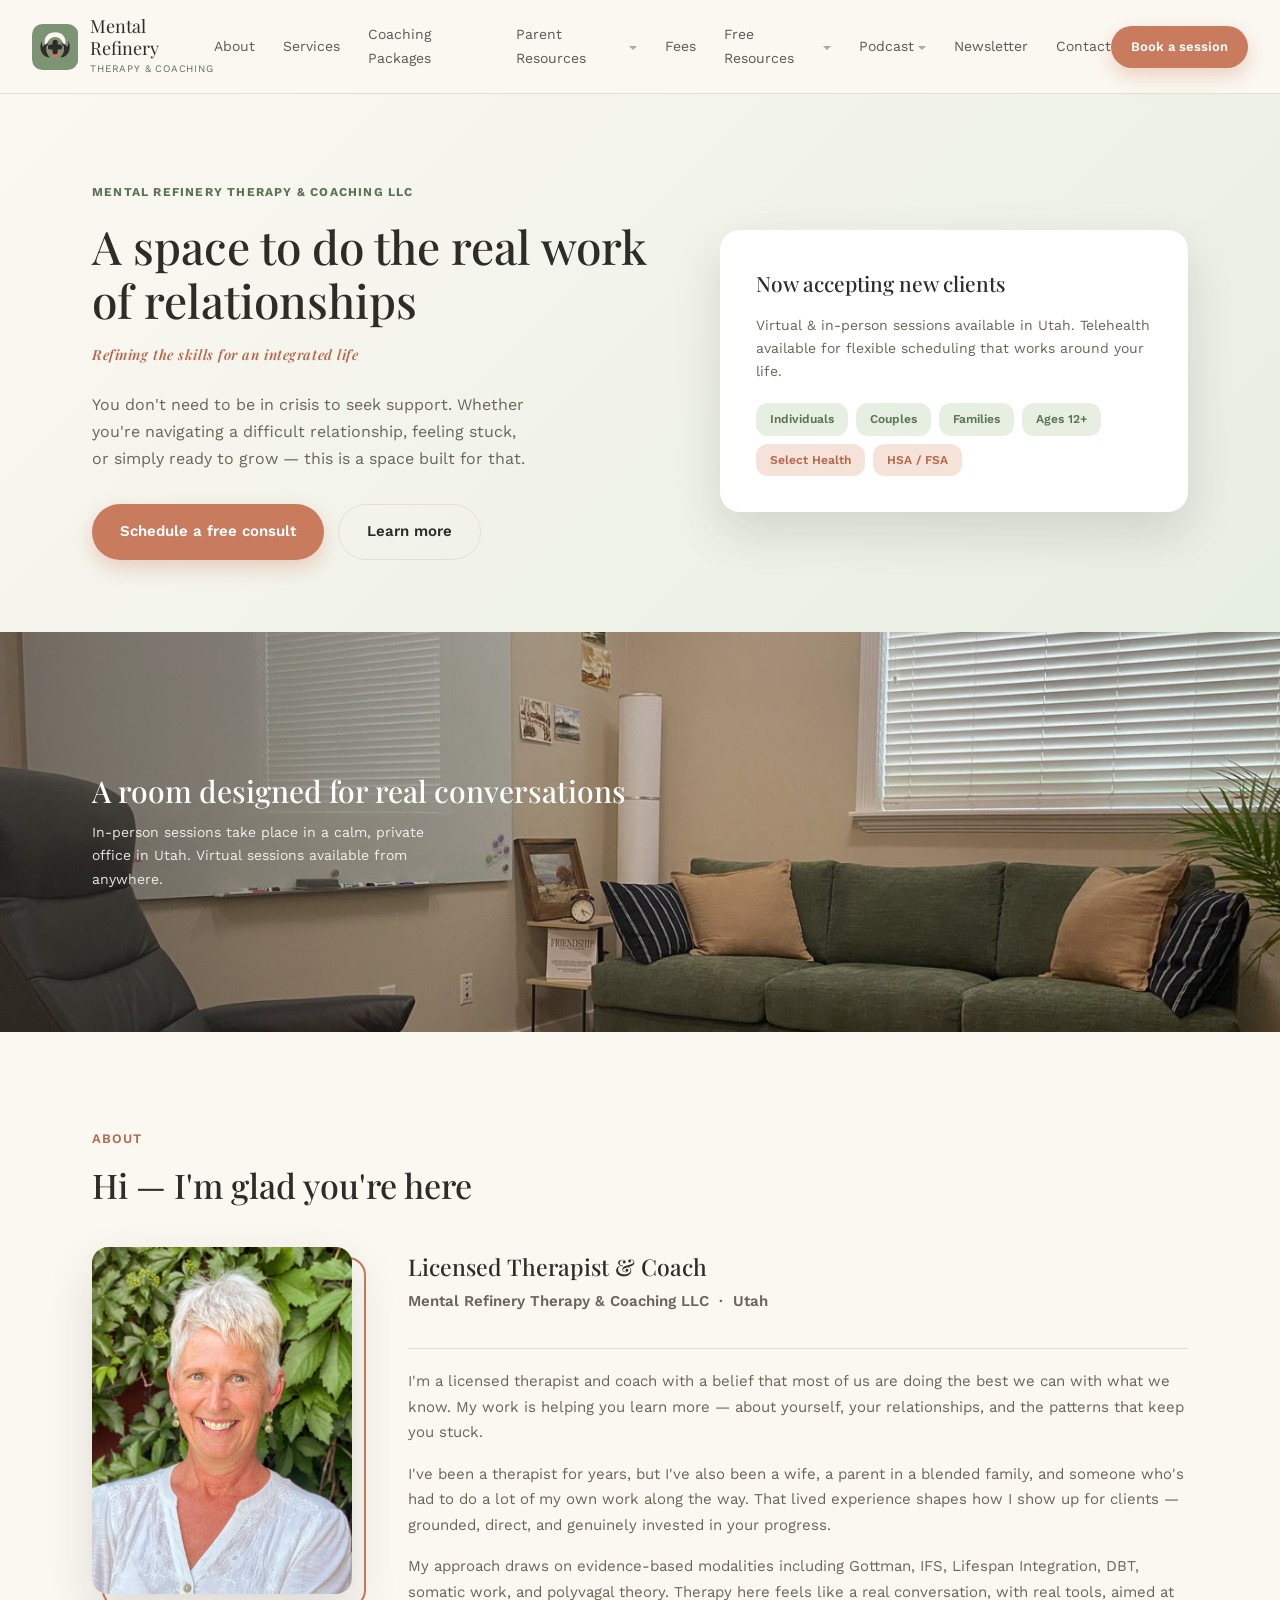
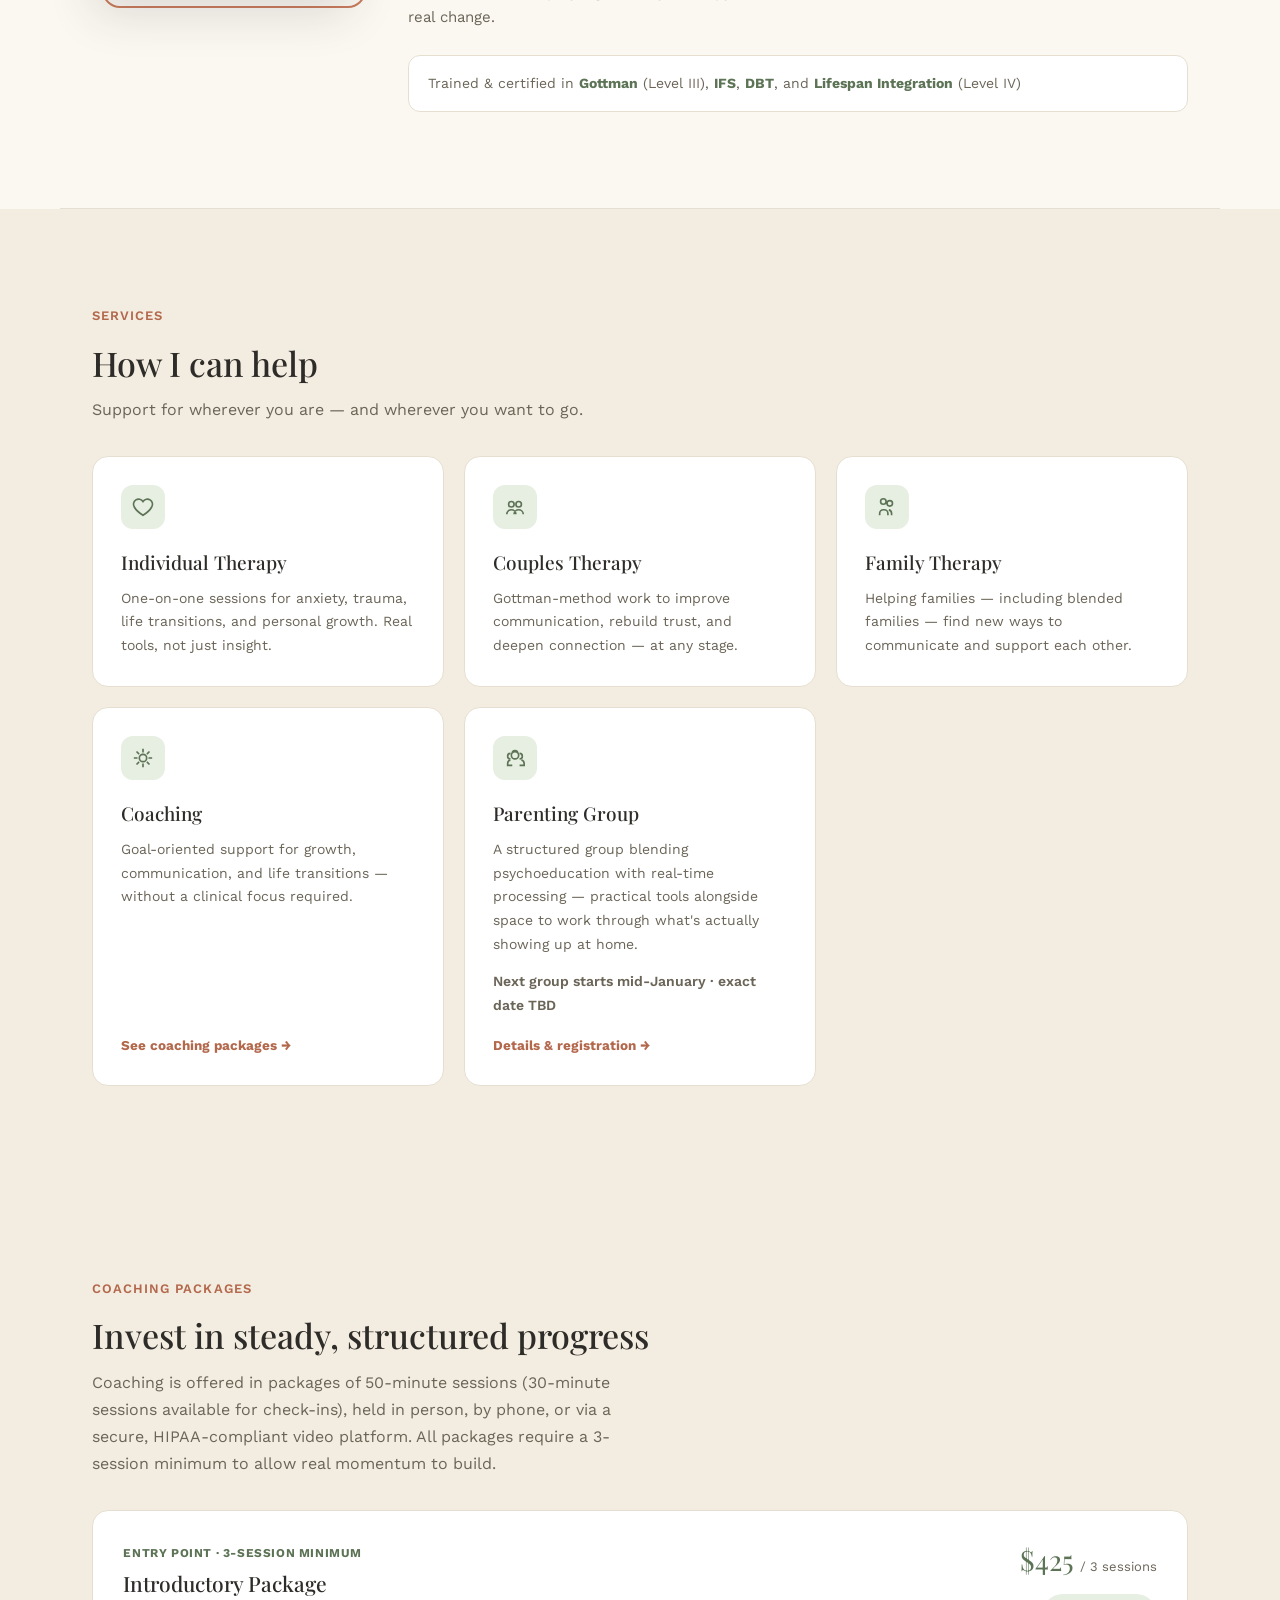
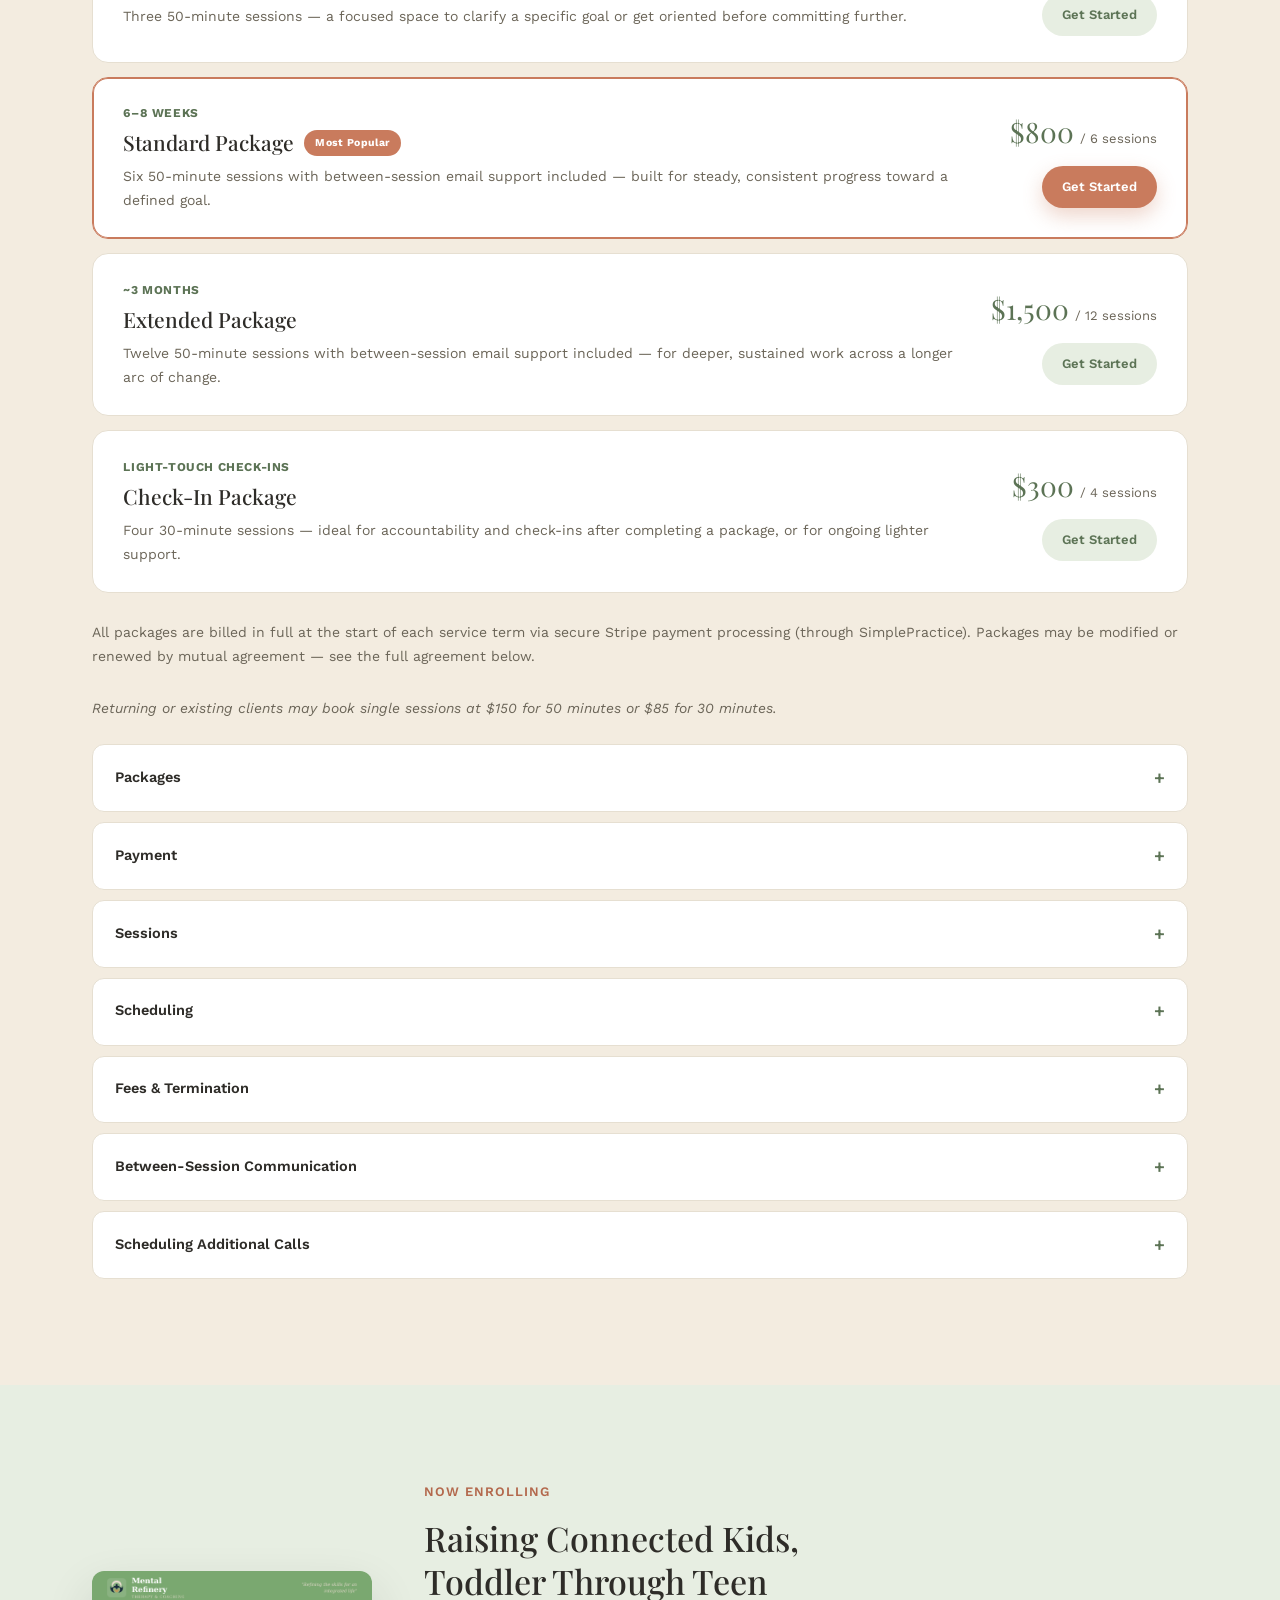
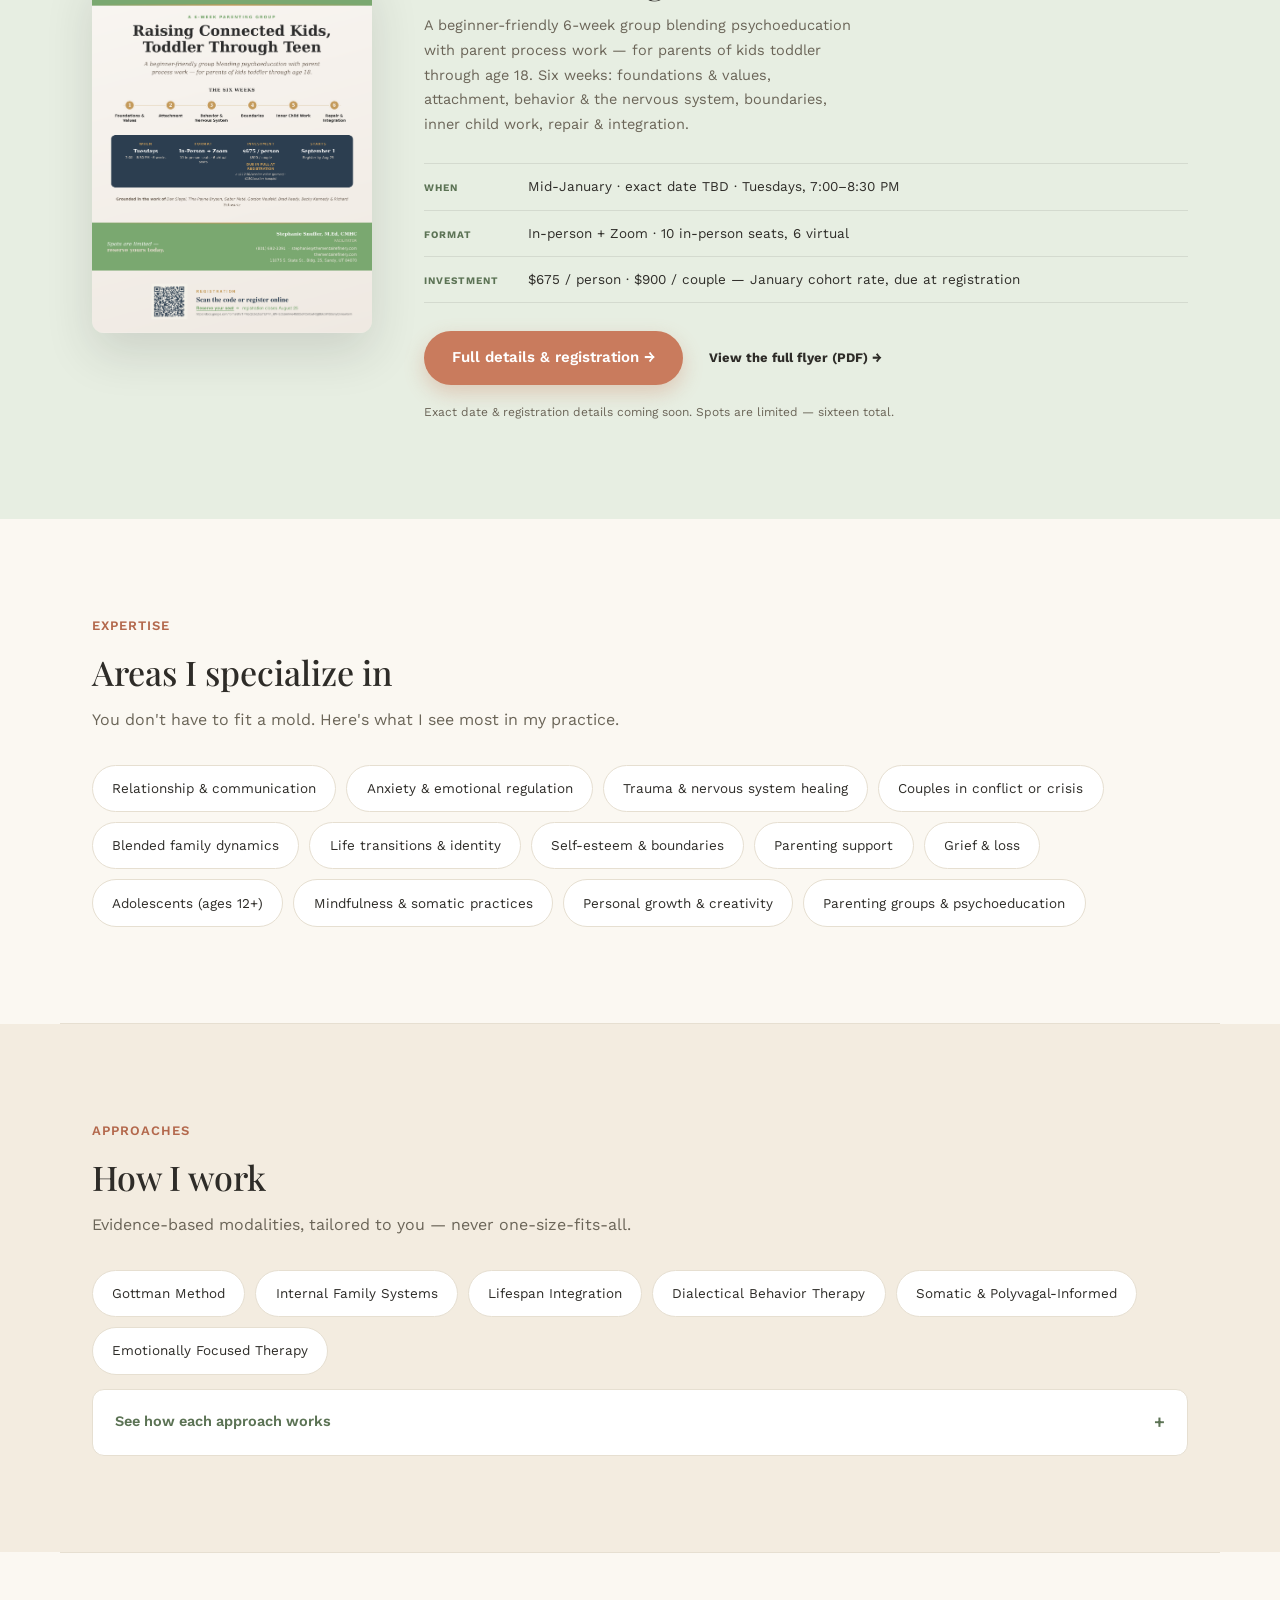
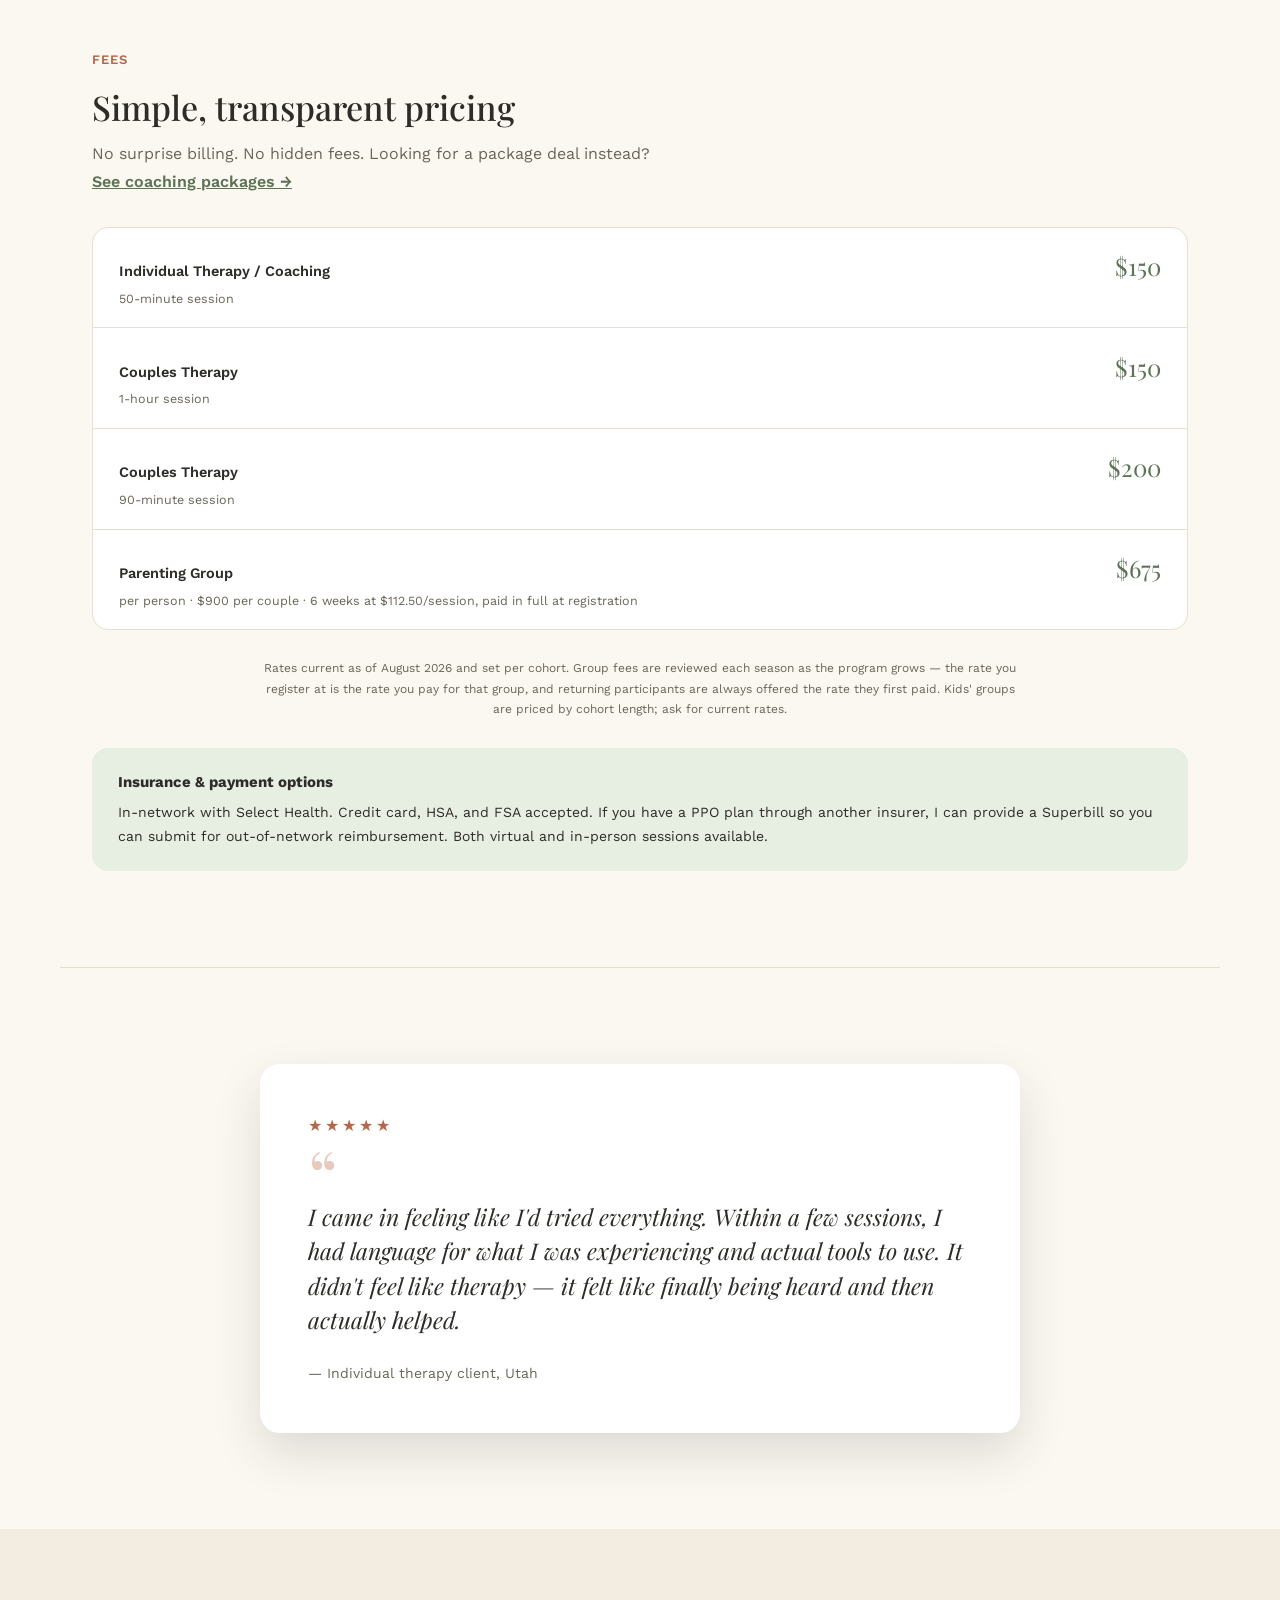
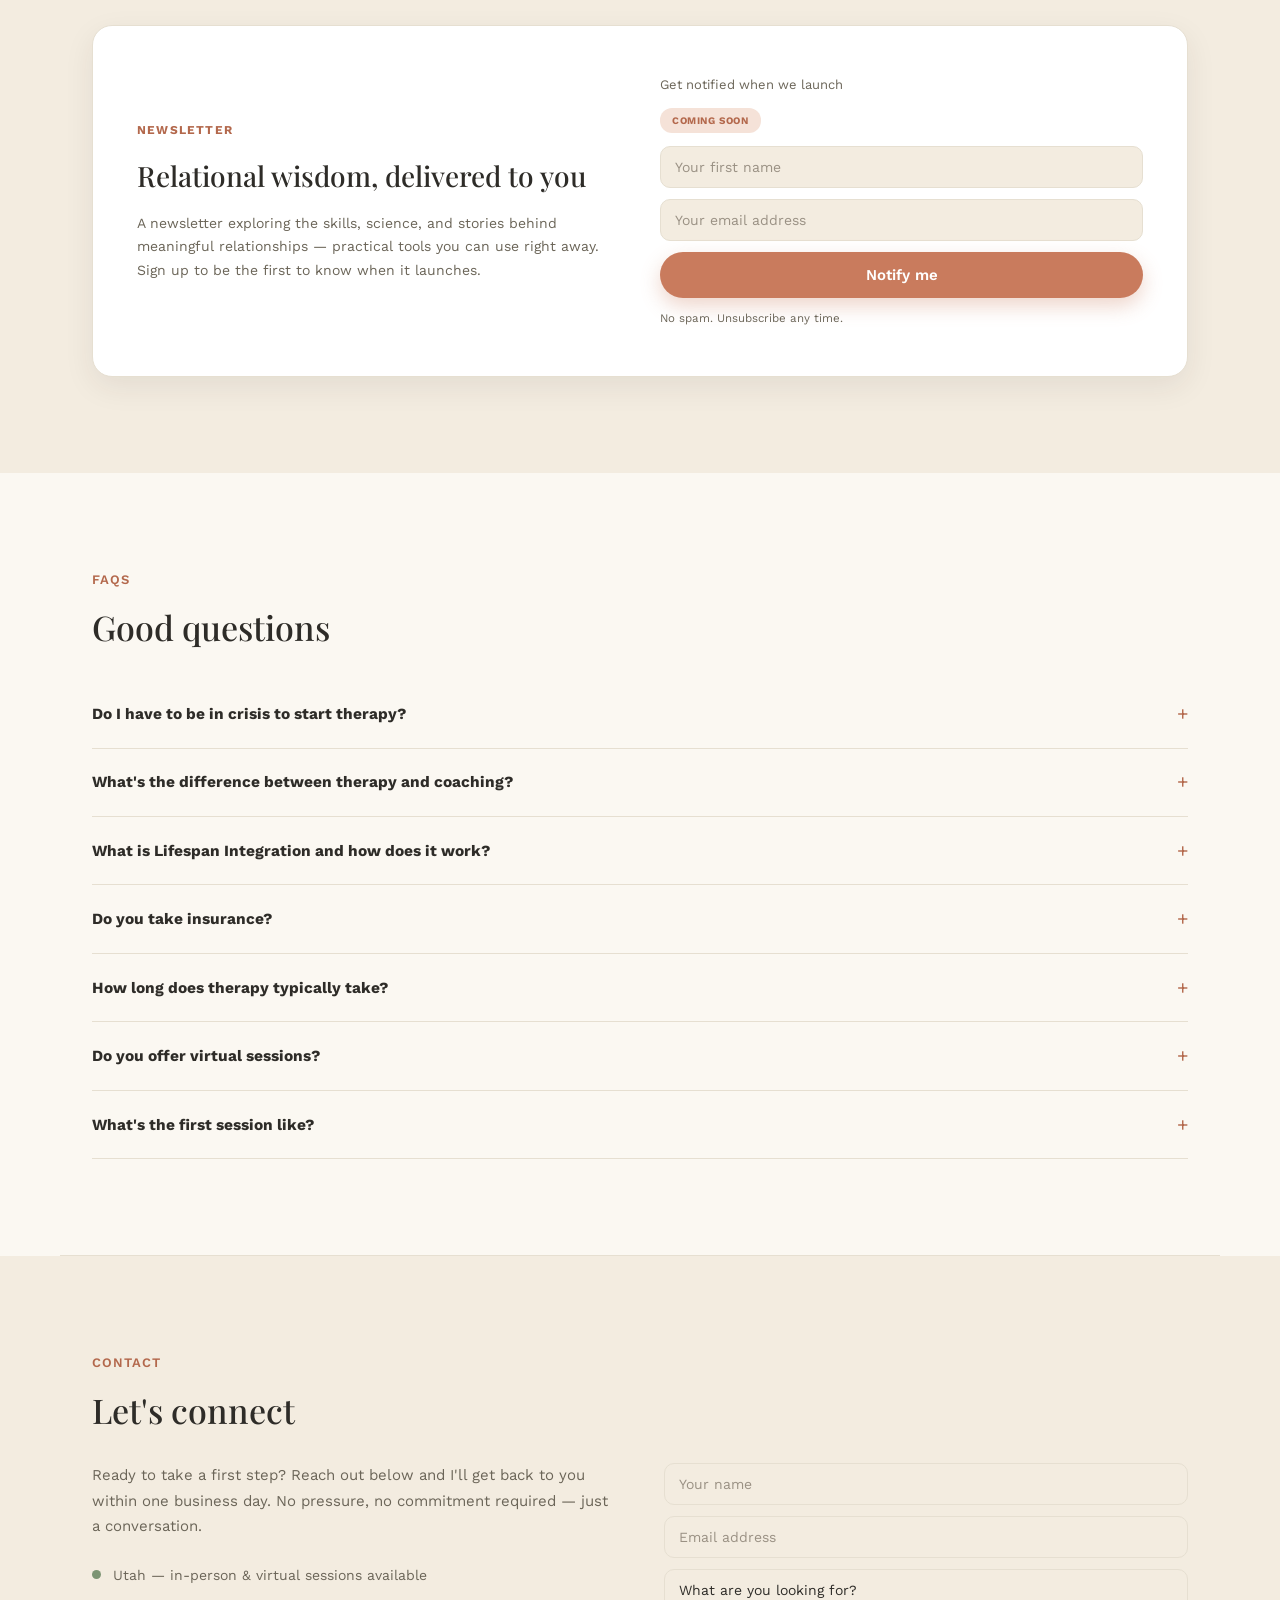
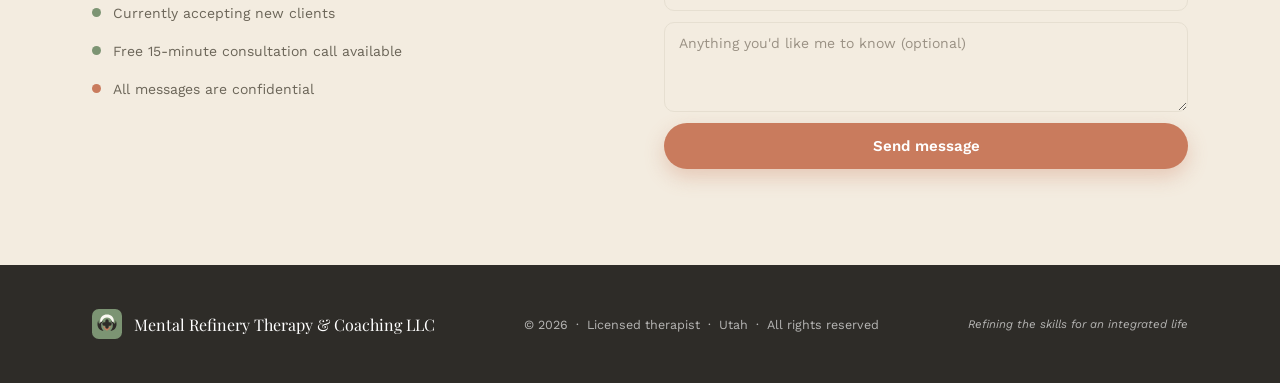
==== commit af4db6b4: "Add files via upload" ====
--- a/index.html
+++ b/index.html
@@ -7,7 +7,7 @@
 <meta name="description" content="Therapy and coaching in Utah — individual, couples, and family therapy, plus goal-oriented coaching. In-person and virtual sessions available."/>
 <link rel="preconnect" href="https://fonts.googleapis.com">
 <link rel="preconnect" href="https://fonts.gstatic.com" crossorigin>
-<link href="https://fonts.googleapis.com/css2?family=Fraunces:ital,opsz,wght@0,9..144,500;0,9..144,600;1,9..144,400&family=Work+Sans:wght@400;500;600;700&display=swap" rel="stylesheet">
+<link href="https://fonts.googleapis.com/css2?family=Playfair+Display:ital,wght@0,500;0,600;0,700;1,400&family=Work+Sans:wght@400;500;600;700&display=swap" rel="stylesheet">
 <link rel="stylesheet" href="styles.css">
 </head>
 <body>
@@ -112,7 +112,7 @@
 
 <!-- OFFICE BANNER -->
 <div class="office-banner">
-  <img src="images/office-banner.jpg" alt="A calm therapy office with a green sofa, reclining chair, and warm natural light"/>
+  <img src="office-banner.jpg" alt="A calm therapy office with a green sofa, reclining chair, and warm natural light"/>
   <div class="office-banner-overlay">
     <div class="office-banner-text">
       <h2>A room designed for real conversations</h2>
@@ -128,7 +128,7 @@
     <h2 class="sec-title reveal">Hi — I'm glad you're here</h2>
     <div class="about-grid">
       <div class="photo-frame reveal">
-        <img class="bio-photo" src="images/bio-photo.jpg" alt="Portrait of Stephanie, licensed therapist and coach"/>
+        <img class="bio-photo" src="bio-photo.jpg" alt="Portrait of Stephanie, licensed therapist and coach"/>
       </div>
       <div class="about-text reveal">
         <div class="name-plate">
@@ -138,12 +138,7 @@
         <p>I'm a licensed therapist and coach with a belief that most of us are doing the best we can with what we know. My work is helping you learn more — about yourself, your relationships, and the patterns that keep you stuck.</p>
         <p>I've been a therapist for years, but I've also been a wife, a parent in a blended family, and someone who's had to do a lot of my own work along the way. That lived experience shapes how I show up for clients — grounded, direct, and genuinely invested in your progress.</p>
         <p>My approach draws on evidence-based modalities including Gottman, IFS, Lifespan Integration, DBT, somatic work, and polyvagal theory. Therapy here feels like a real conversation, with real tools, aimed at real change.</p>
-        <div class="certs">
-          <div class="cert"><div class="cert-label">Gottman</div><div class="cert-sub">Level III Trained</div></div>
-          <div class="cert"><div class="cert-label">IFS</div><div class="cert-sub">Trained</div></div>
-          <div class="cert"><div class="cert-label">DBT</div><div class="cert-sub">Certified</div></div>
-          <div class="cert"><div class="cert-label">LI</div><div class="cert-sub">Level III Trained</div></div>
-        </div>
+        <div class="certs-line">Trained &amp; certified in <strong>Gottman</strong> (Level III), <strong>IFS</strong>, <strong>DBT</strong>, and <strong>Lifespan Integration</strong> (Level IV)</div>
       </div>
     </div>
   </div>
@@ -183,13 +178,8 @@
         <div class="svc-icon"><svg viewBox="0 0 24 24" fill="none" stroke="currentColor" stroke-width="1.8"><path d="M17 20h5v-2a4 4 0 0 0-3-3.87M9 20H4v-2a4 4 0 0 1 3-3.87M9 7a3 3 0 1 1 6 0M12 13a4 4 0 1 0 0-8 4 4 0 0 0 0 8Zm5 0a3 3 0 1 0 0-6M7 13a3 3 0 1 1 0-6"/></svg></div>
         <h3>Parenting Group</h3>
         <p>A structured group blending psychoeducation with real-time processing — practical tools alongside space to work through what's actually showing up at home.</p>
-        <p class="svc-meta">Next group starts September 1 · Tuesdays, 7:00–8:30 PM</p>
+        <p class="svc-meta">Next group starts mid-January · exact date TBD</p>
         <a class="svc-link" href="https://ssnuffer.github.io/raising-connected-kids/" target="_blank" rel="noopener">Details &amp; registration &rarr;</a>
-      </div>
-      <div class="svc reveal">
-        <div class="svc-icon"><svg viewBox="0 0 24 24" fill="none" stroke="currentColor" stroke-width="1.8"><path d="M12 2a7 7 0 0 0-7 7c0 3 2 4.5 2 7a2 2 0 0 0 2 2h6a2 2 0 0 0 2-2c0-2.5 2-4 2-7a7 7 0 0 0-7-7ZM9 21h6"/></svg></div>
-        <h3>Emotional Resilience for Kids</h3>
-        <p>A skills-based group helping kids build the tools to name, tolerate, and move through big feelings — in a supportive peer setting.</p>
       </div>
     </div>
   </div>
@@ -202,38 +192,53 @@
     <h2 class="sec-title reveal">Invest in steady, structured progress</h2>
     <p class="sec-sub reveal">Coaching is offered in packages of 50-minute sessions (30-minute sessions available for check-ins), held in person, by phone, or via a secure, HIPAA-compliant video platform. All packages require a 3-session minimum to allow real momentum to build.</p>
 
-    <div class="packages-grid">
-      <div class="pkg reveal">
-        <div class="pkg-kicker">Entry Point · 3-Session Minimum</div>
-        <h3>Starter Package</h3>
-        <div class="pkg-price"><span class="amt">$425</span><span class="per">for 3 sessions</span></div>
-        <p class="desc">Three 50-minute sessions — a focused space to clarify a specific goal or get oriented before committing further.</p>
-        <a class="btn btn-ghost btn-block" href="https://stephanie-snuffer.clientsecure.me" target="_blank" rel="noopener">Get Started</a>
-      </div>
-
-      <div class="pkg reveal">
-        <div class="pkg-badge">MOST POPULAR</div>
-        <div class="pkg-kicker">6–8 Weeks</div>
-        <h3>Momentum Package</h3>
-        <div class="pkg-price"><span class="amt">$800</span><span class="per">for 6 sessions</span></div>
-        <p class="desc">Six 50-minute sessions with between-session email support included — built for steady, consistent progress toward a defined goal.</p>
-        <a class="btn btn-primary btn-block" href="https://stephanie-snuffer.clientsecure.me" target="_blank" rel="noopener">Get Started</a>
-      </div>
-
-      <div class="pkg reveal">
-        <div class="pkg-kicker">~3 Months</div>
-        <h3>Transformation Package</h3>
-        <div class="pkg-price"><span class="amt">$1,500</span><span class="per">for 12 sessions</span></div>
-        <p class="desc">Twelve 50-minute sessions with between-session email support included — for deeper, sustained work across a longer arc of change.</p>
-        <a class="btn btn-ghost btn-block" href="https://stephanie-snuffer.clientsecure.me" target="_blank" rel="noopener">Get Started</a>
-      </div>
-
-      <div class="pkg reveal">
-        <div class="pkg-kicker">Light-Touch Check-Ins</div>
-        <h3>Maintenance Package</h3>
-        <div class="pkg-price"><span class="amt">$300</span><span class="per">for 4 sessions</span></div>
-        <p class="desc">Four 30-minute sessions — ideal for accountability and check-ins after completing a package, or for ongoing lighter support.</p>
-        <a class="btn btn-ghost btn-block" href="https://stephanie-snuffer.clientsecure.me" target="_blank" rel="noopener">Get Started</a>
+    <div class="packages-list reveal">
+      <div class="pkg-row">
+        <div class="pkg-row-main">
+          <div class="pkg-kicker">Entry Point · 3-Session Minimum</div>
+          <h3>Introductory Package</h3>
+          <p class="desc">Three 50-minute sessions — a focused space to clarify a specific goal or get oriented before committing further.</p>
+        </div>
+        <div class="pkg-row-side">
+          <div class="pkg-price"><span class="amt">$425</span><span class="per">/ 3 sessions</span></div>
+          <a class="btn btn-ghost btn-sm" href="https://stephanie-snuffer.clientsecure.me" target="_blank" rel="noopener">Get Started</a>
+        </div>
+      </div>
+
+      <div class="pkg-row featured">
+        <div class="pkg-row-main">
+          <div class="pkg-kicker">6–8 Weeks</div>
+          <h3>Standard Package <span class="pkg-tag">Most Popular</span></h3>
+          <p class="desc">Six 50-minute sessions with between-session email support included — built for steady, consistent progress toward a defined goal.</p>
+        </div>
+        <div class="pkg-row-side">
+          <div class="pkg-price"><span class="amt">$800</span><span class="per">/ 6 sessions</span></div>
+          <a class="btn btn-primary btn-sm" href="https://stephanie-snuffer.clientsecure.me" target="_blank" rel="noopener">Get Started</a>
+        </div>
+      </div>
+
+      <div class="pkg-row">
+        <div class="pkg-row-main">
+          <div class="pkg-kicker">~3 Months</div>
+          <h3>Extended Package</h3>
+          <p class="desc">Twelve 50-minute sessions with between-session email support included — for deeper, sustained work across a longer arc of change.</p>
+        </div>
+        <div class="pkg-row-side">
+          <div class="pkg-price"><span class="amt">$1,500</span><span class="per">/ 12 sessions</span></div>
+          <a class="btn btn-ghost btn-sm" href="https://stephanie-snuffer.clientsecure.me" target="_blank" rel="noopener">Get Started</a>
+        </div>
+      </div>
+
+      <div class="pkg-row">
+        <div class="pkg-row-main">
+          <div class="pkg-kicker">Light-Touch Check-Ins</div>
+          <h3>Check-In Package</h3>
+          <p class="desc">Four 30-minute sessions — ideal for accountability and check-ins after completing a package, or for ongoing lighter support.</p>
+        </div>
+        <div class="pkg-row-side">
+          <div class="pkg-price"><span class="amt">$300</span><span class="per">/ 4 sessions</span></div>
+          <a class="btn btn-ghost btn-sm" href="https://stephanie-snuffer.clientsecure.me" target="_blank" rel="noopener">Get Started</a>
+        </div>
       </div>
     </div>
 
@@ -277,22 +282,22 @@
 <section class="enroll" id="parenting-group">
   <div class="container enroll-inner">
     <a class="enroll-flyer reveal" href="Raising-Connected-Kids-Flyer-Sept-2026%20QR.pdf" target="_blank" rel="noopener">
-      <img src="Raising_Connected_Kids_Flyer_with_registration.png" alt="Flyer: Raising Connected Kids, Toddler Through Teen — a 6-week parenting group starting September 1">
+      <img src="Raising_Connected_Kids_Flyer_with_registration.png" alt="Flyer: Raising Connected Kids, Toddler Through Teen — a 6-week parenting group starting mid-January">
     </a>
     <div class="enroll-copy reveal">
       <div class="eyebrow">Now enrolling</div>
       <h2 class="sec-title">Raising Connected Kids,<br>Toddler Through Teen</h2>
       <p class="enroll-sub">A beginner-friendly 6-week group blending psychoeducation with parent process work — for parents of kids toddler through age 18. Six weeks: foundations &amp; values, attachment, behavior &amp; the nervous system, boundaries, inner child work, repair &amp; integration.</p>
       <u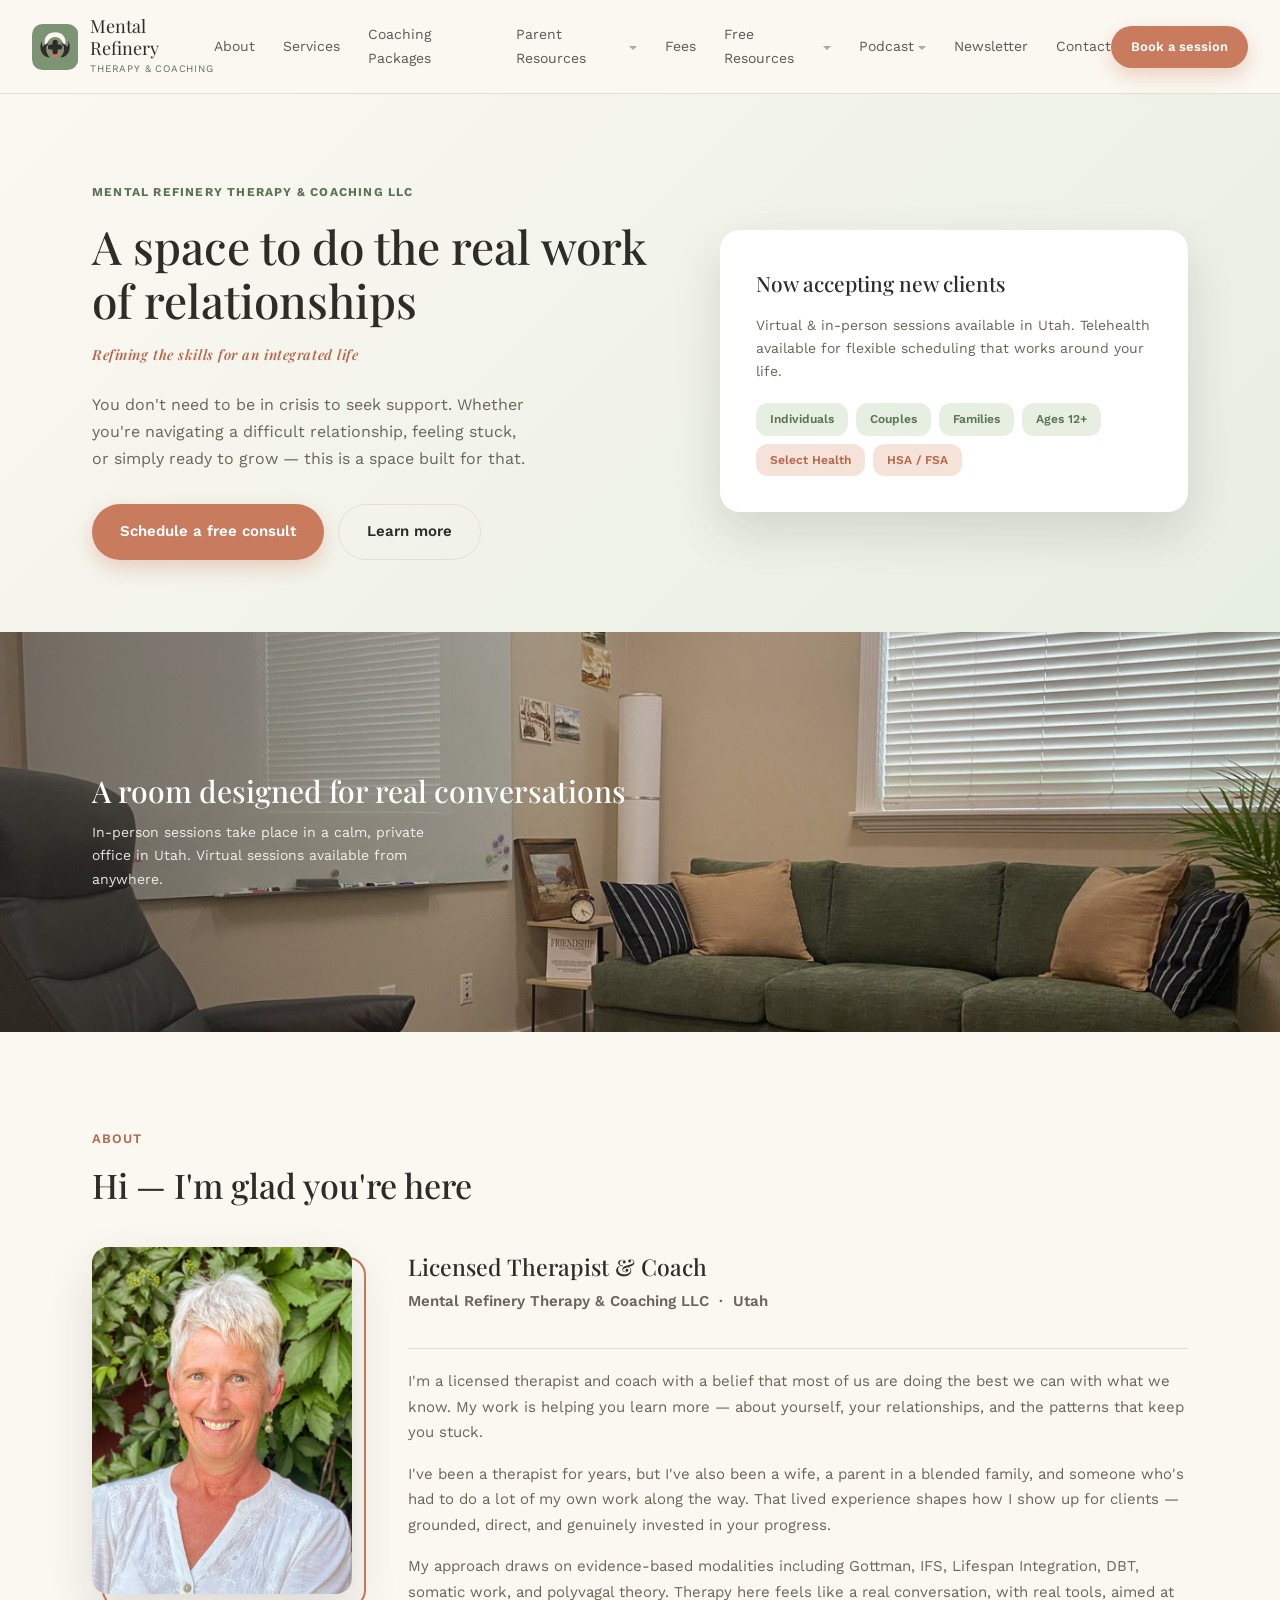
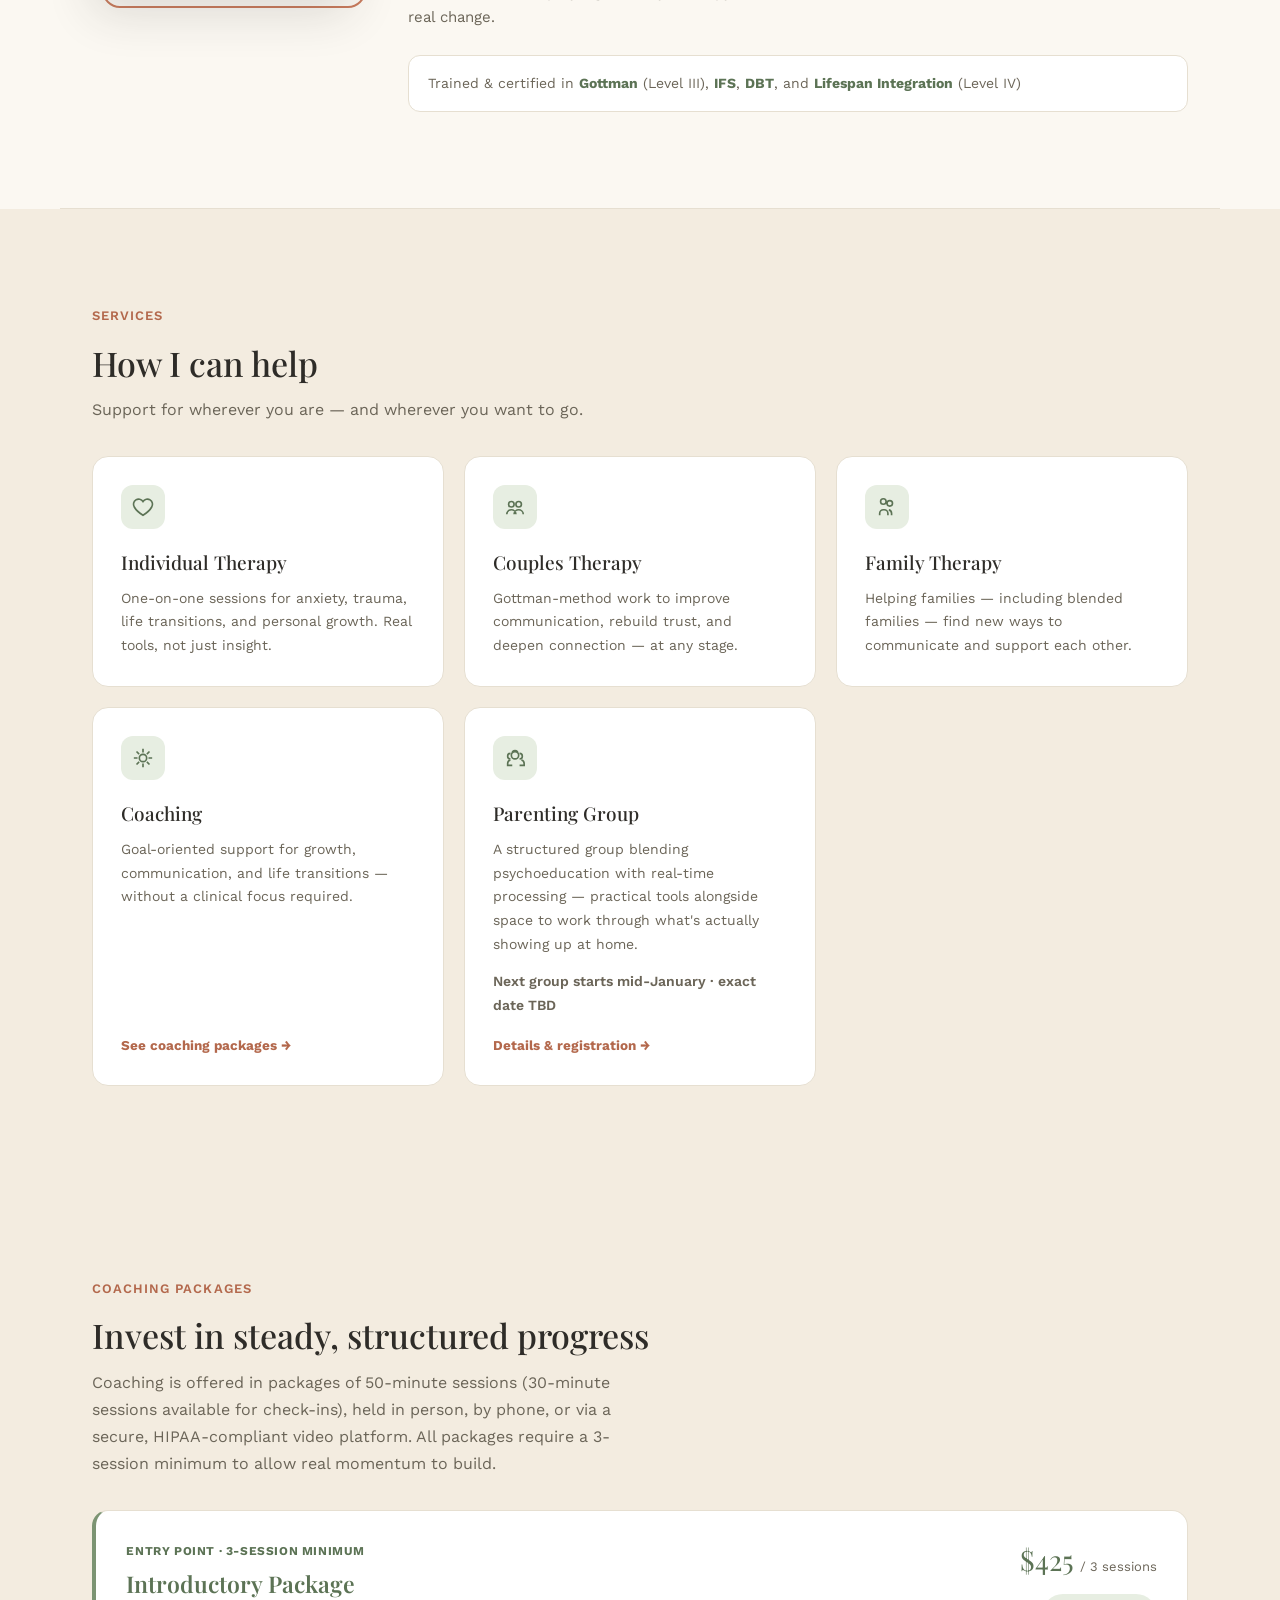
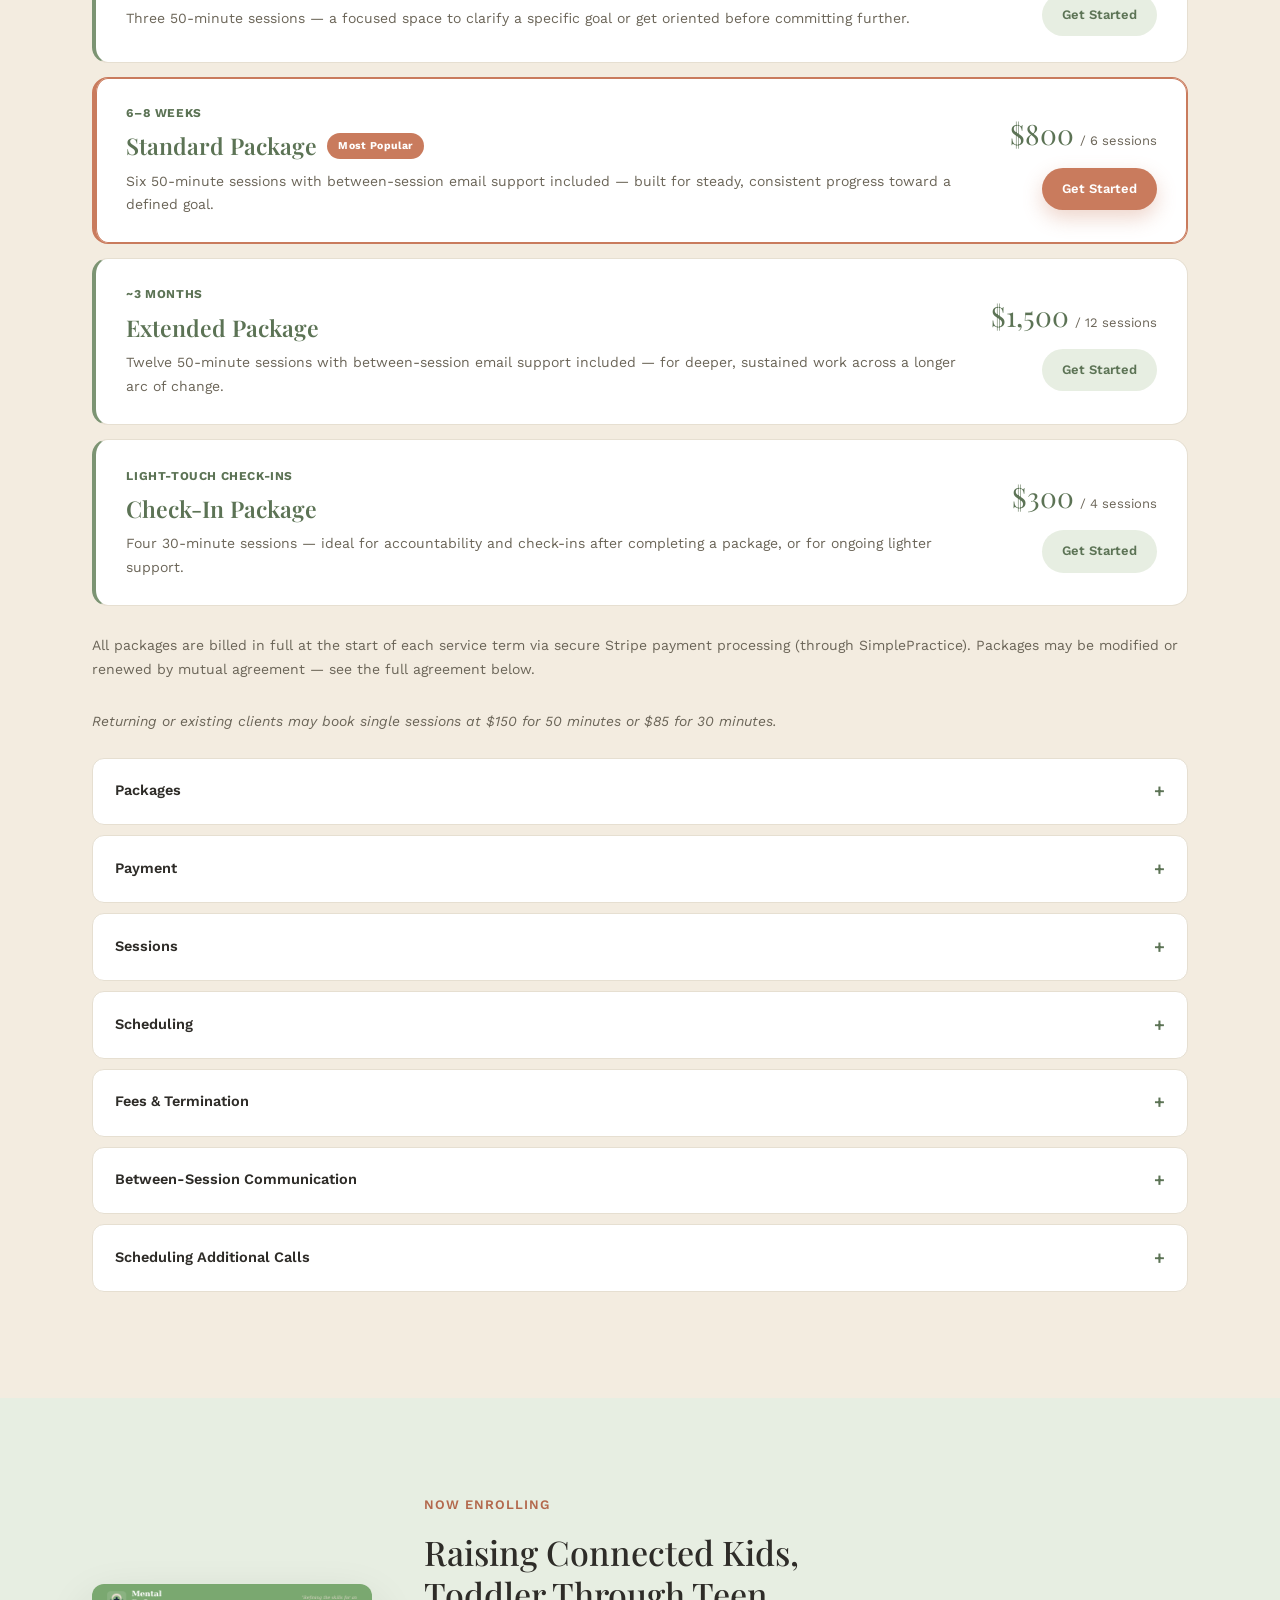
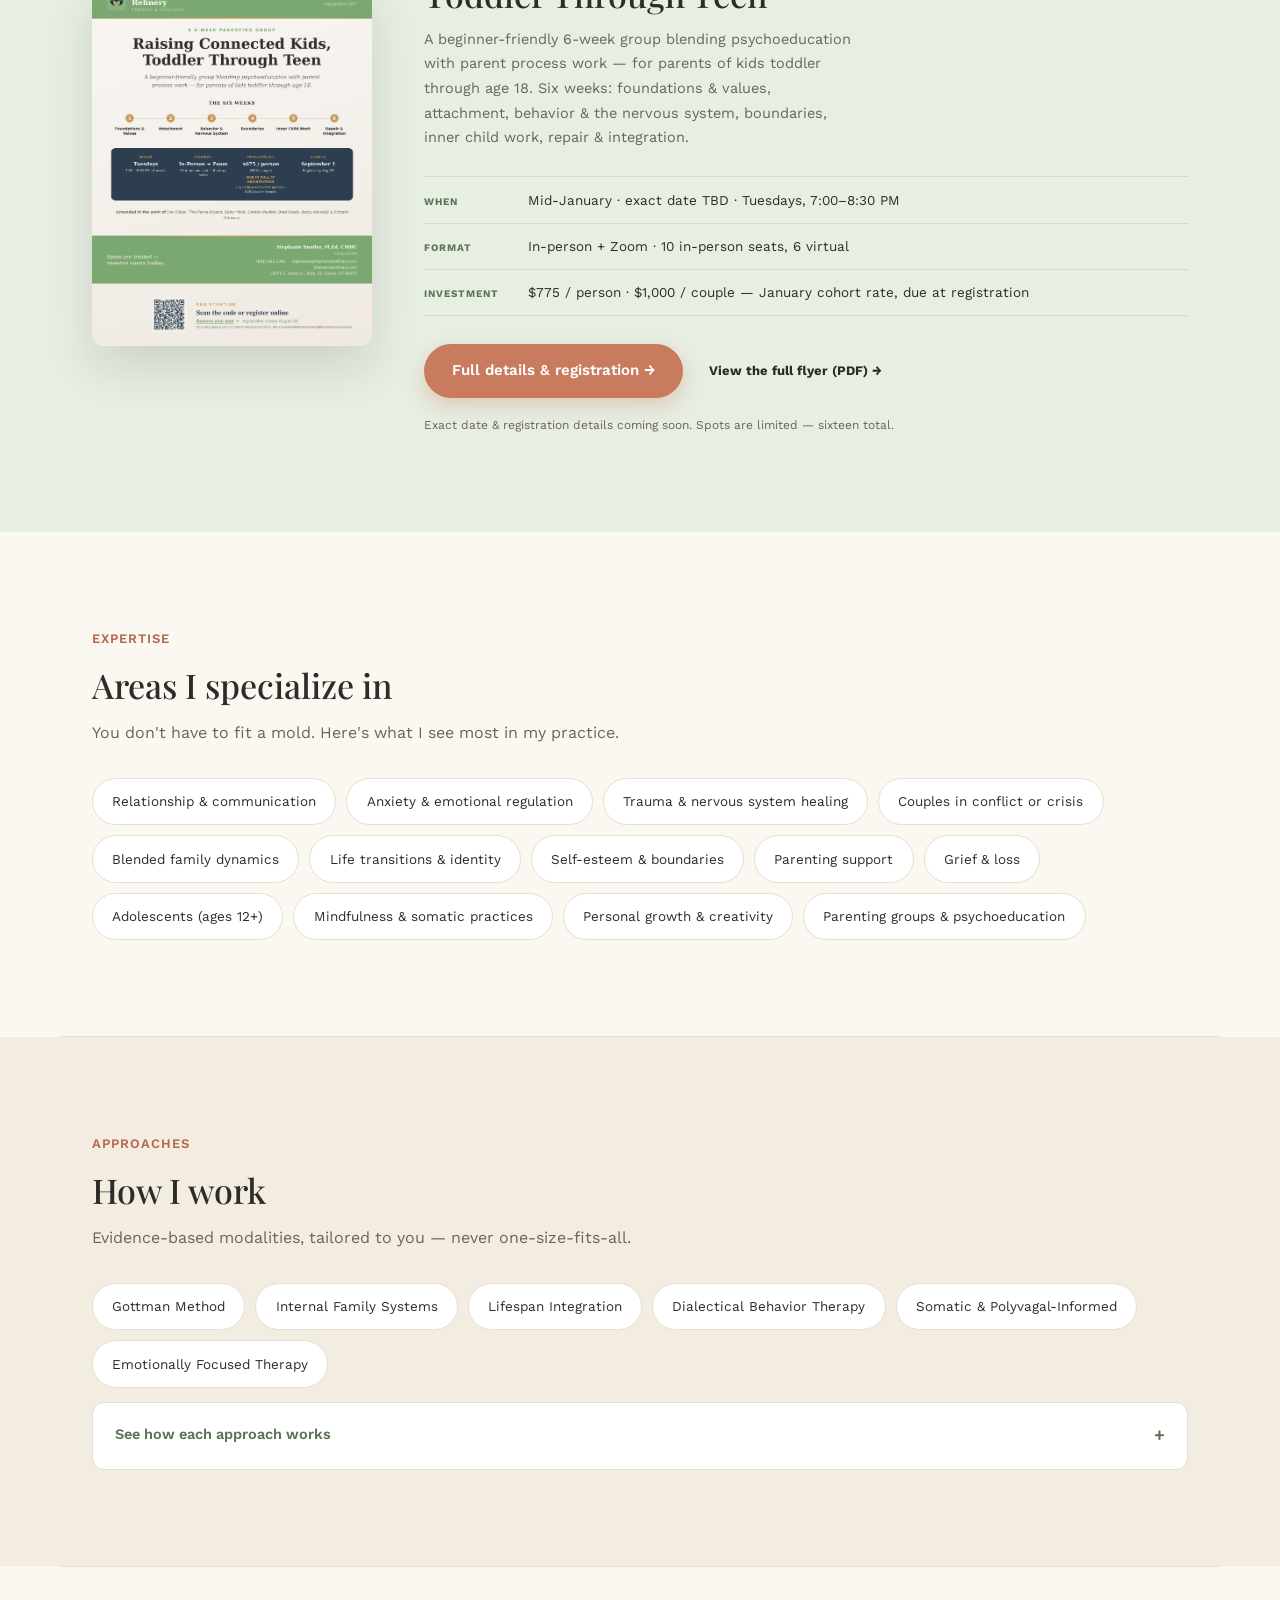
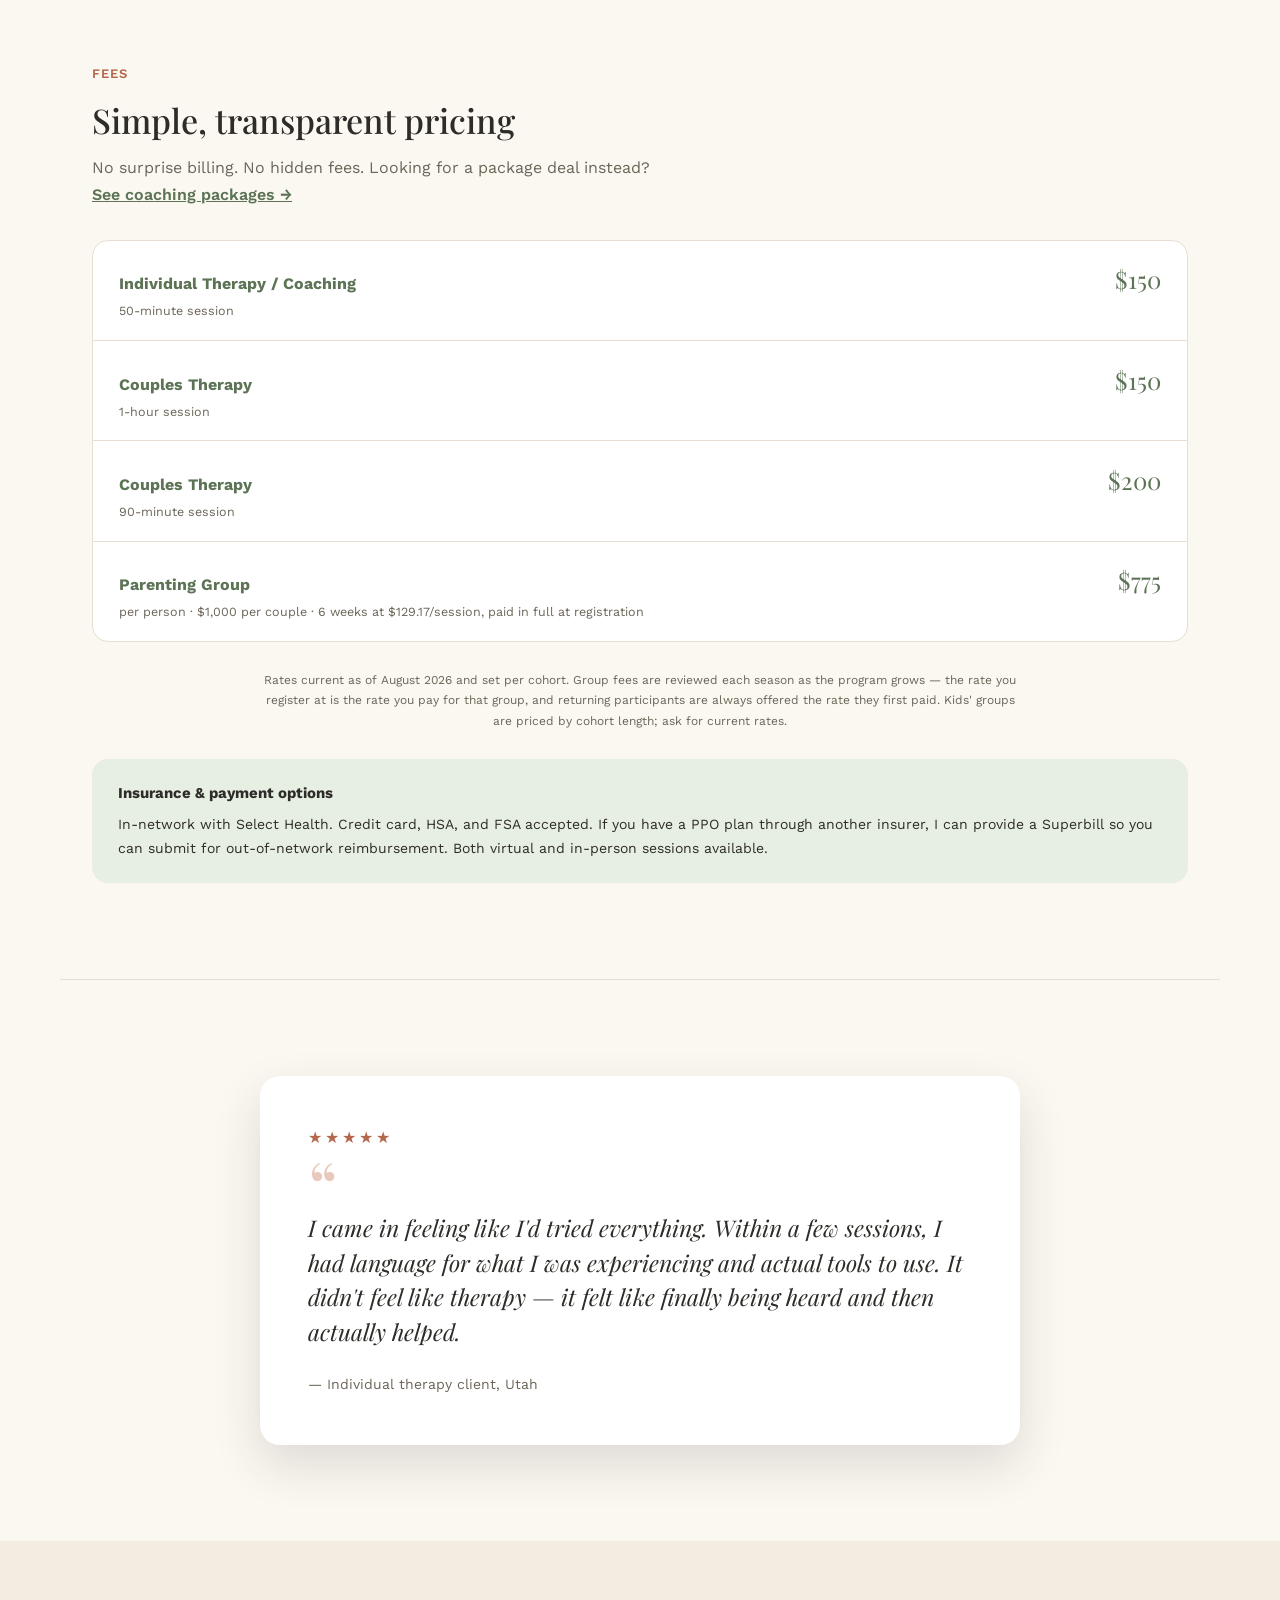
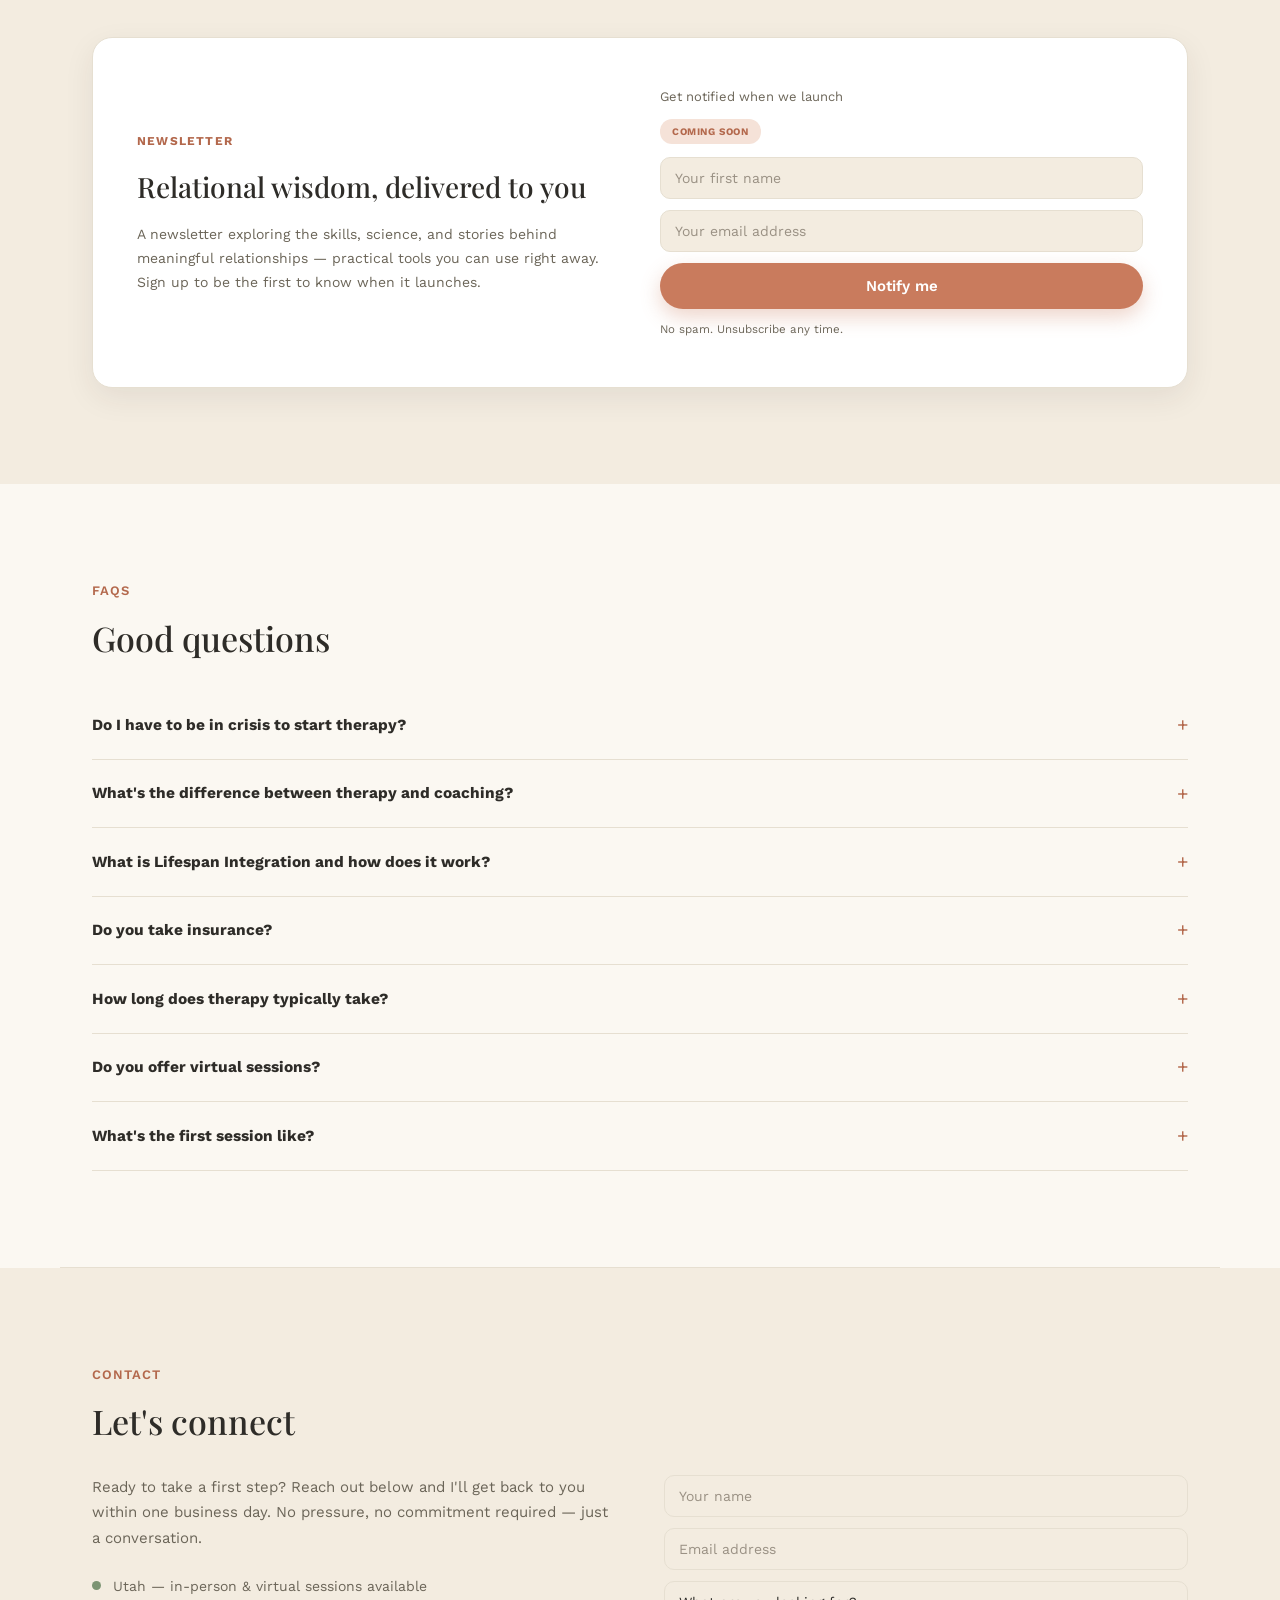
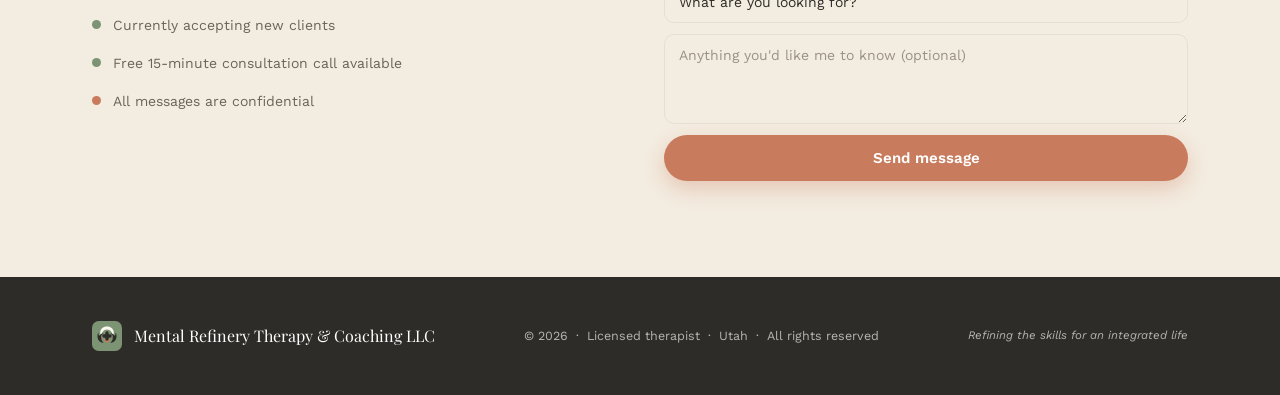
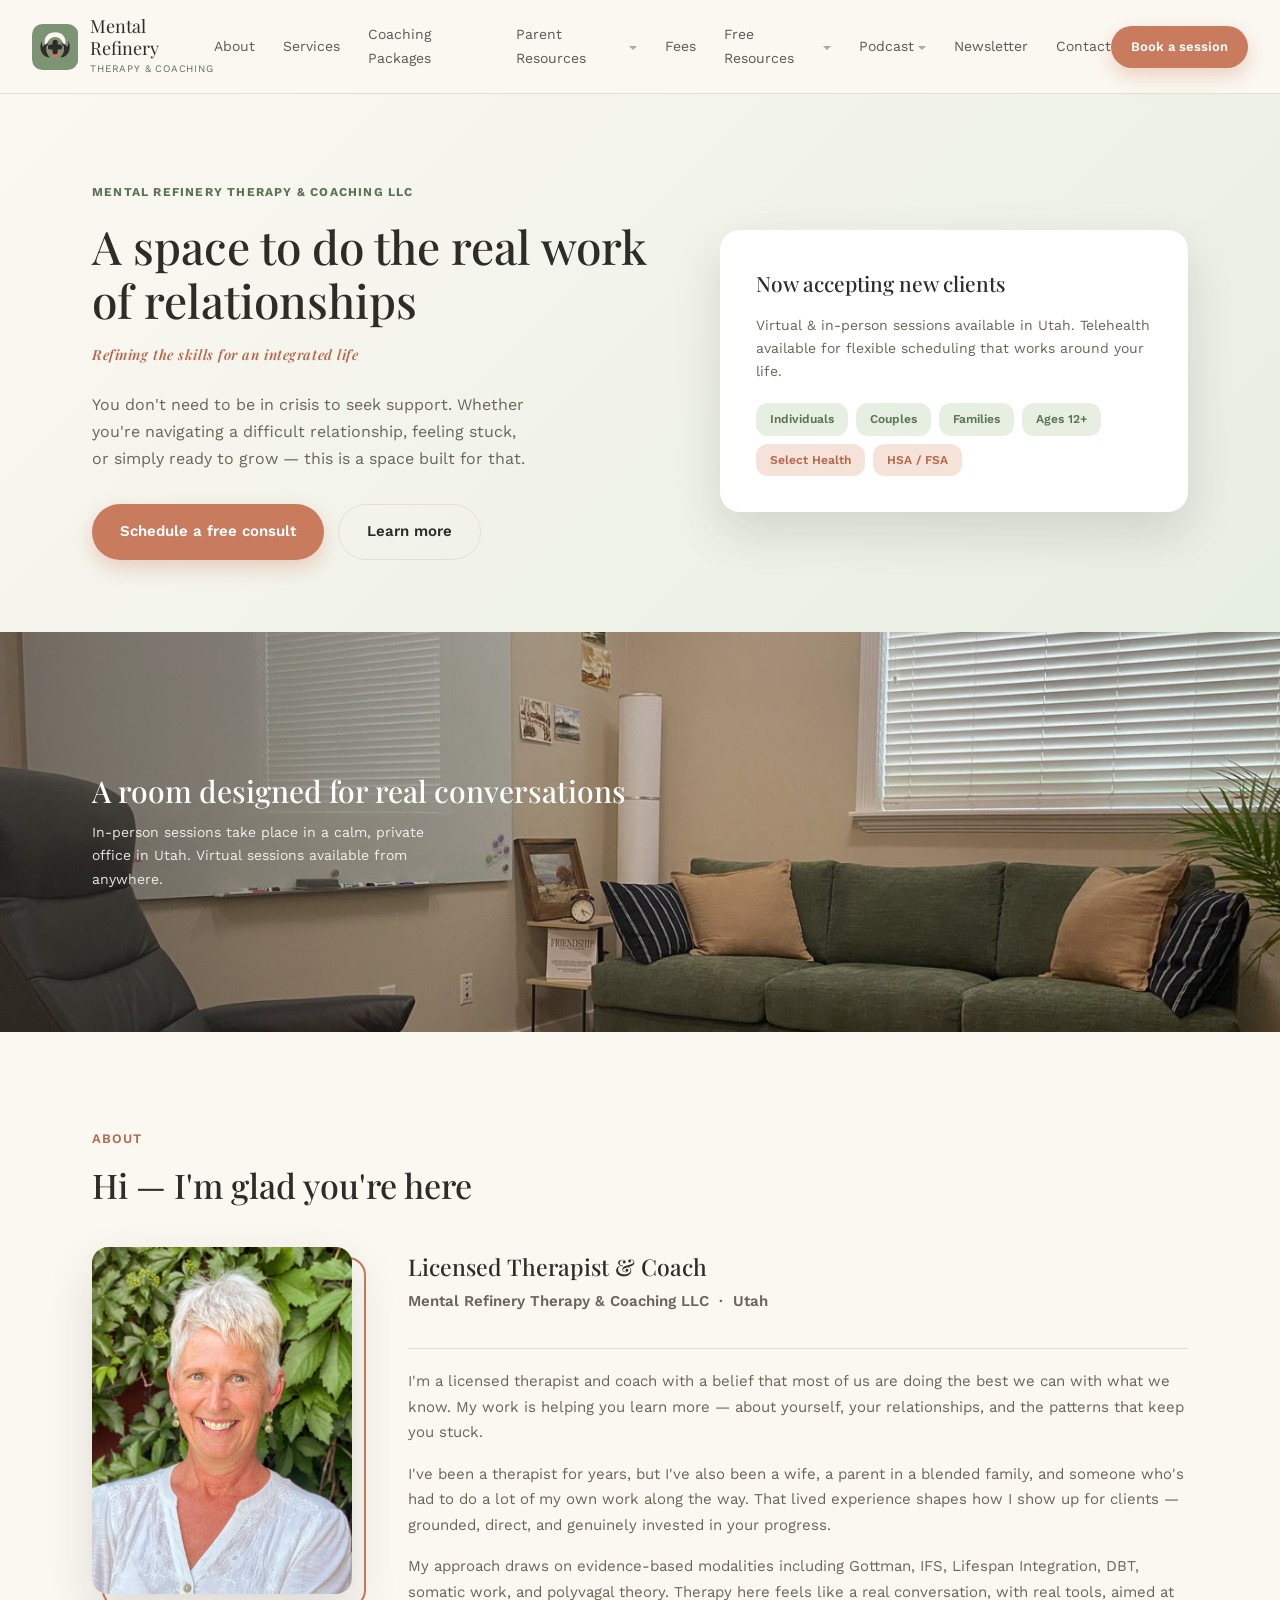
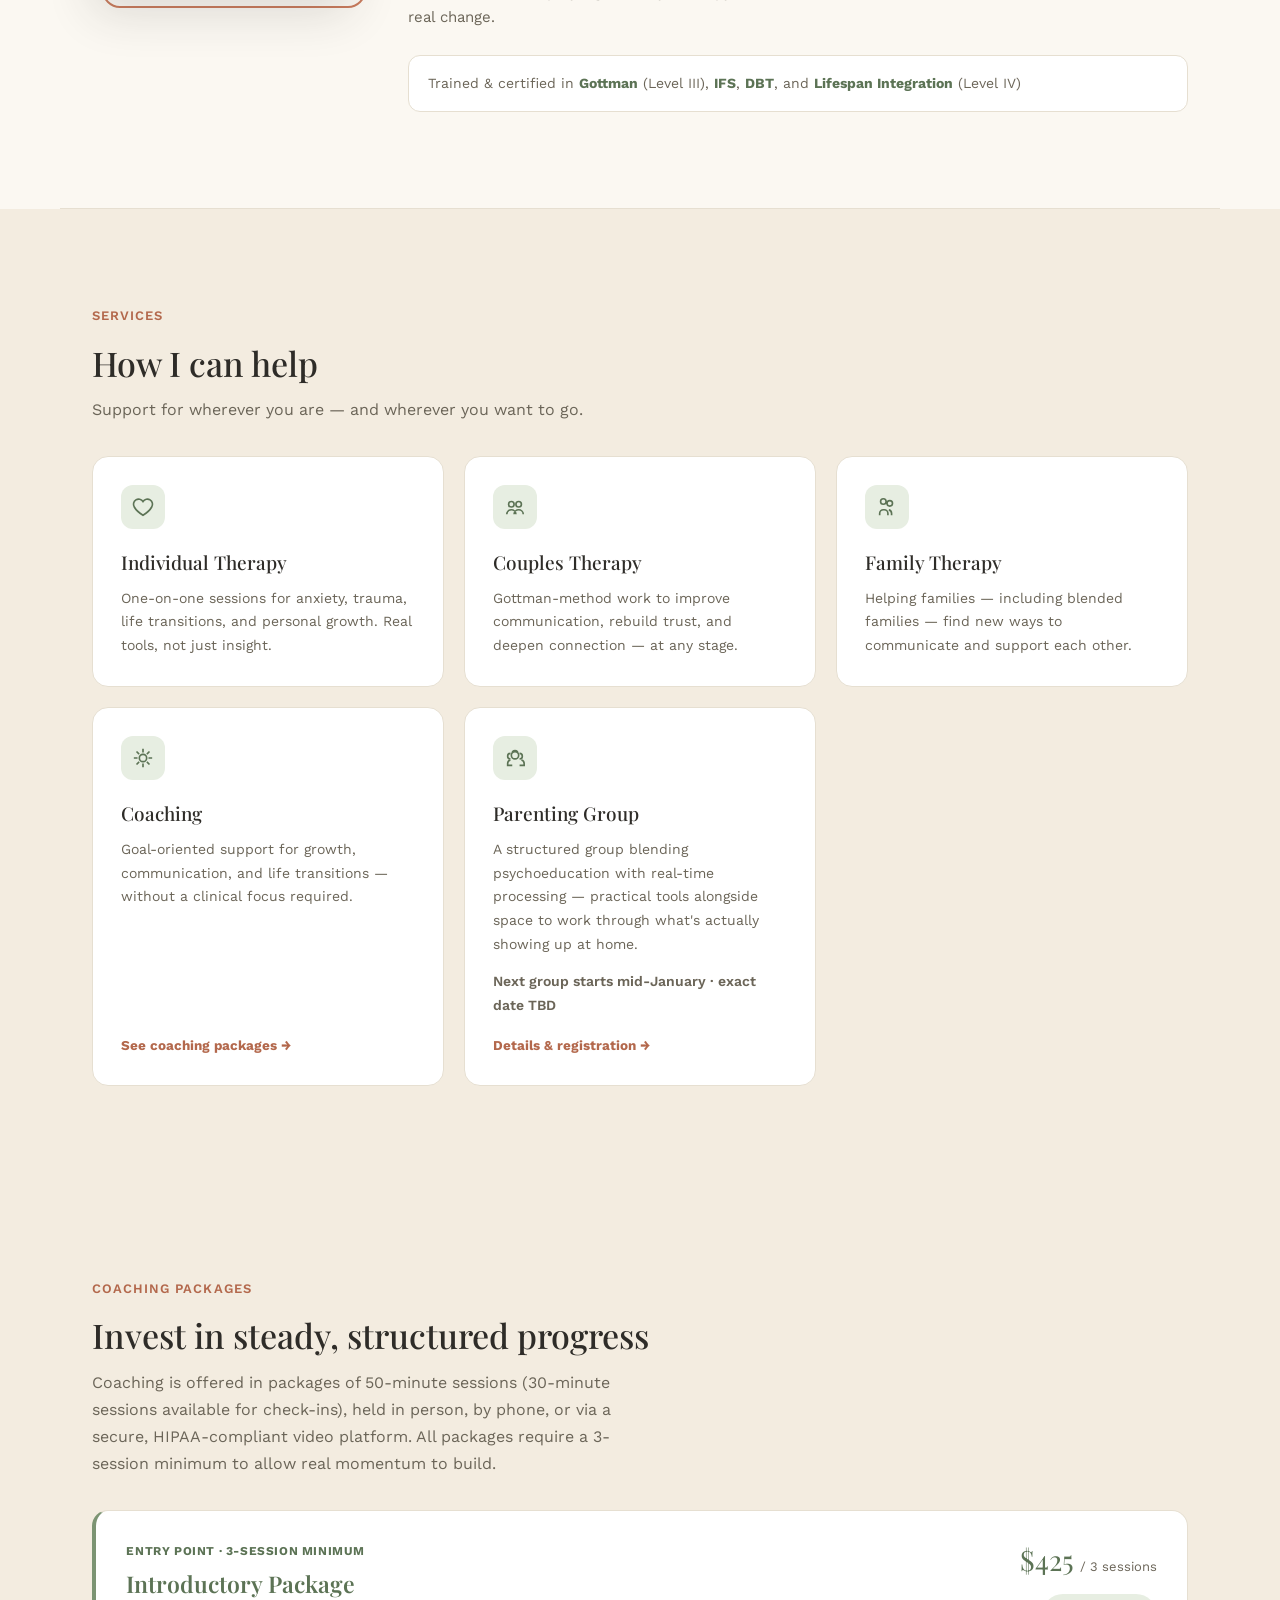
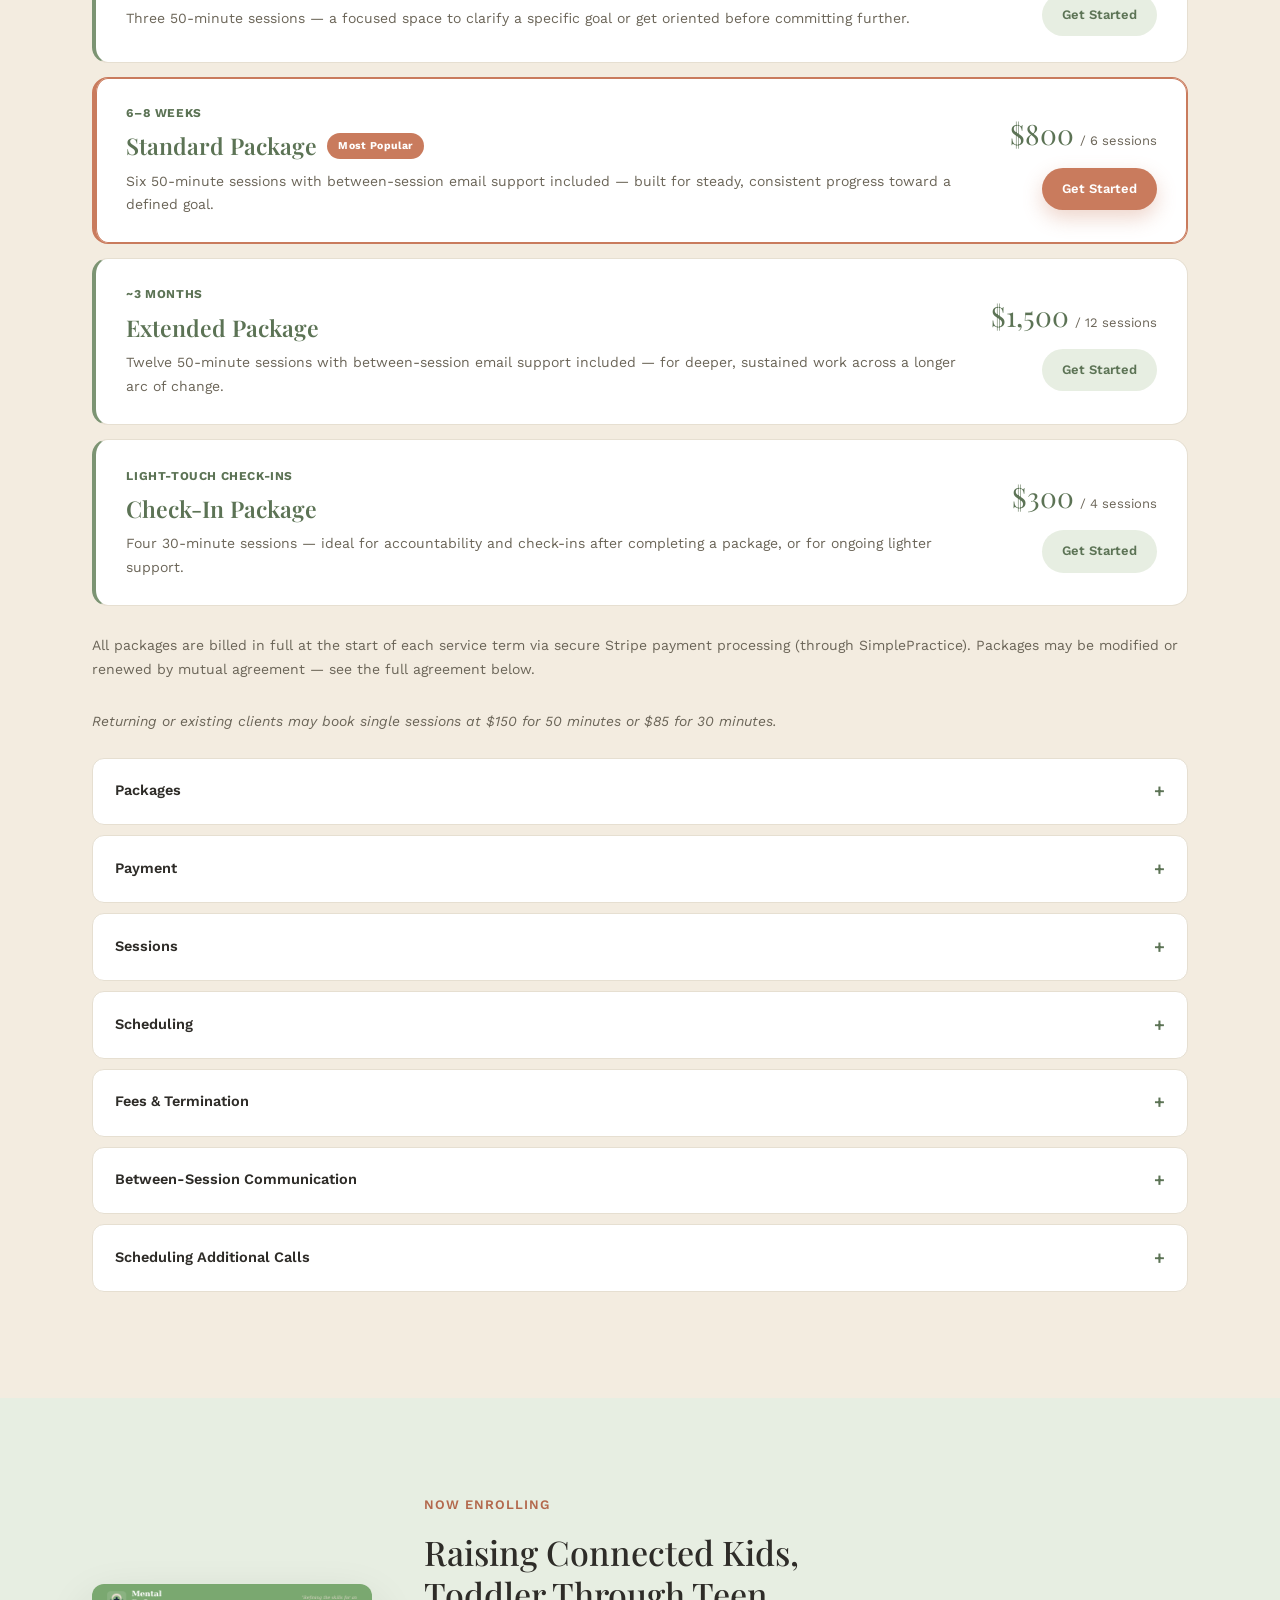
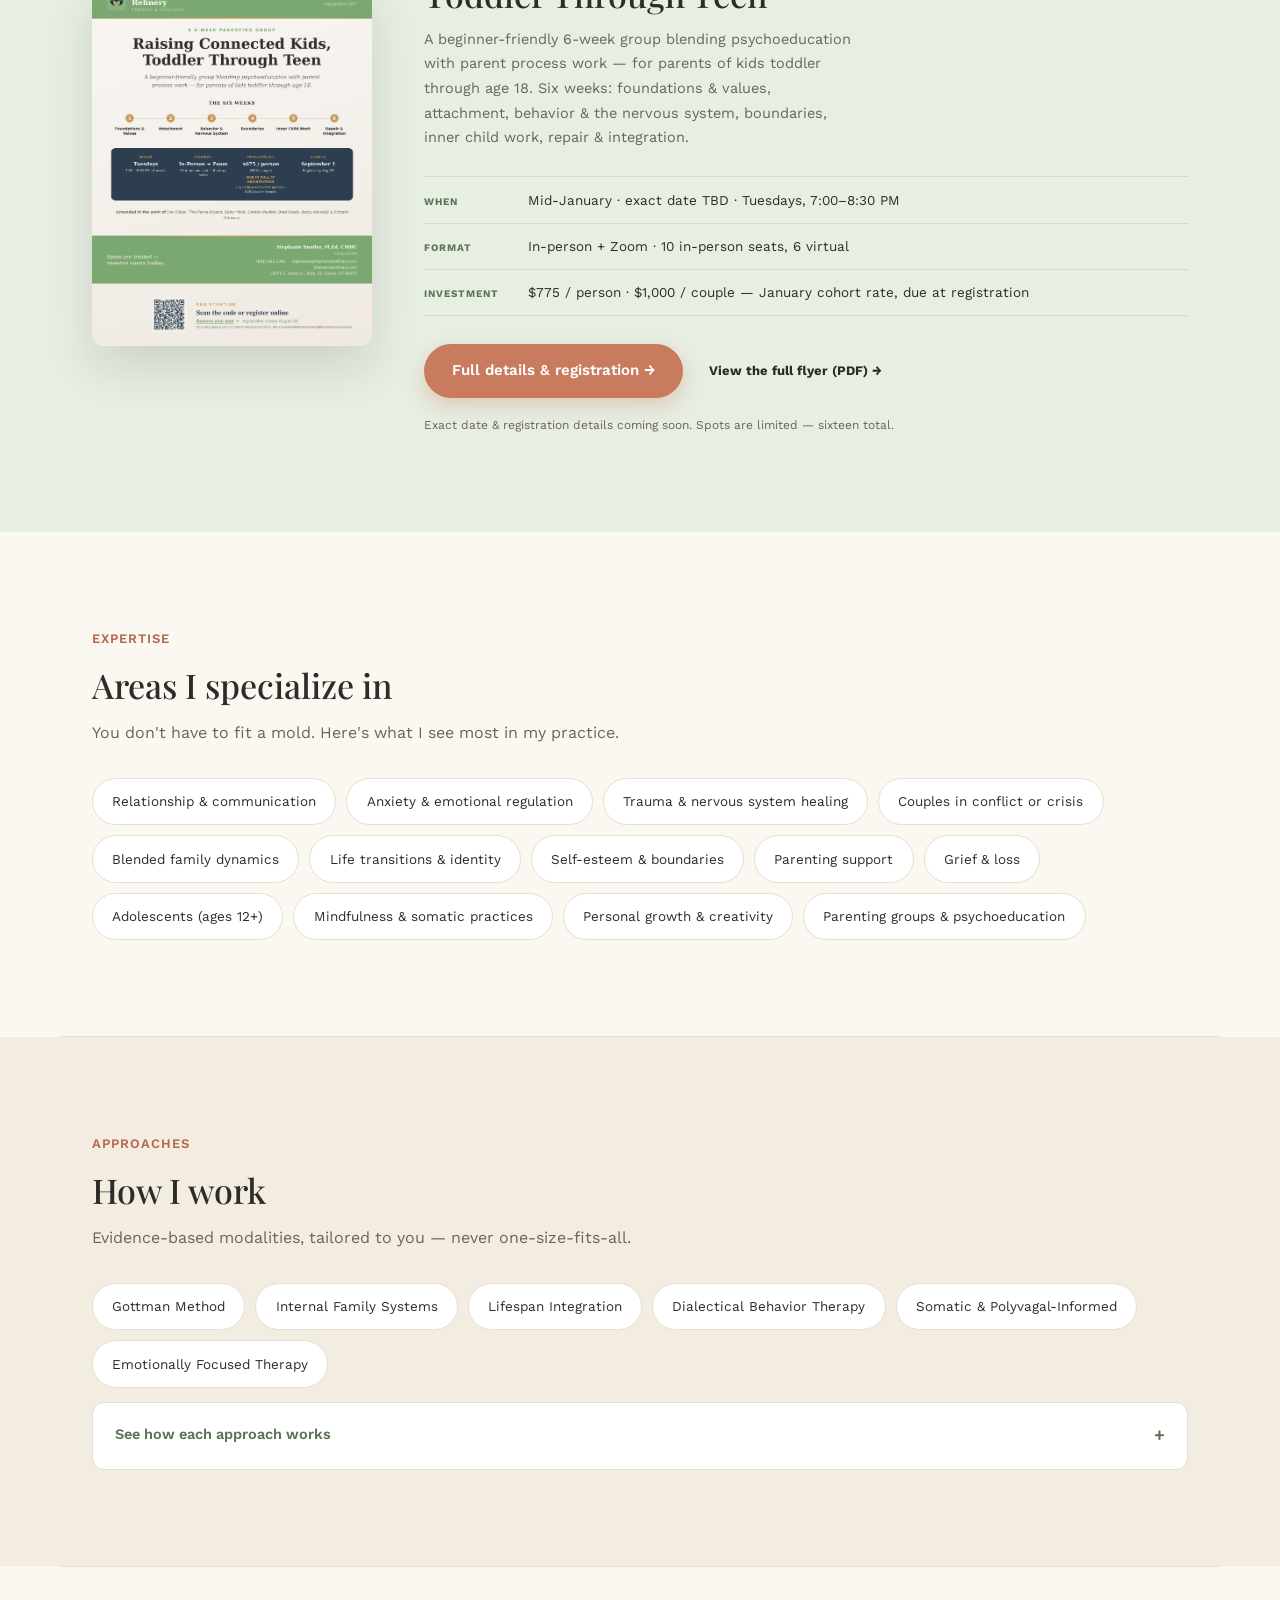
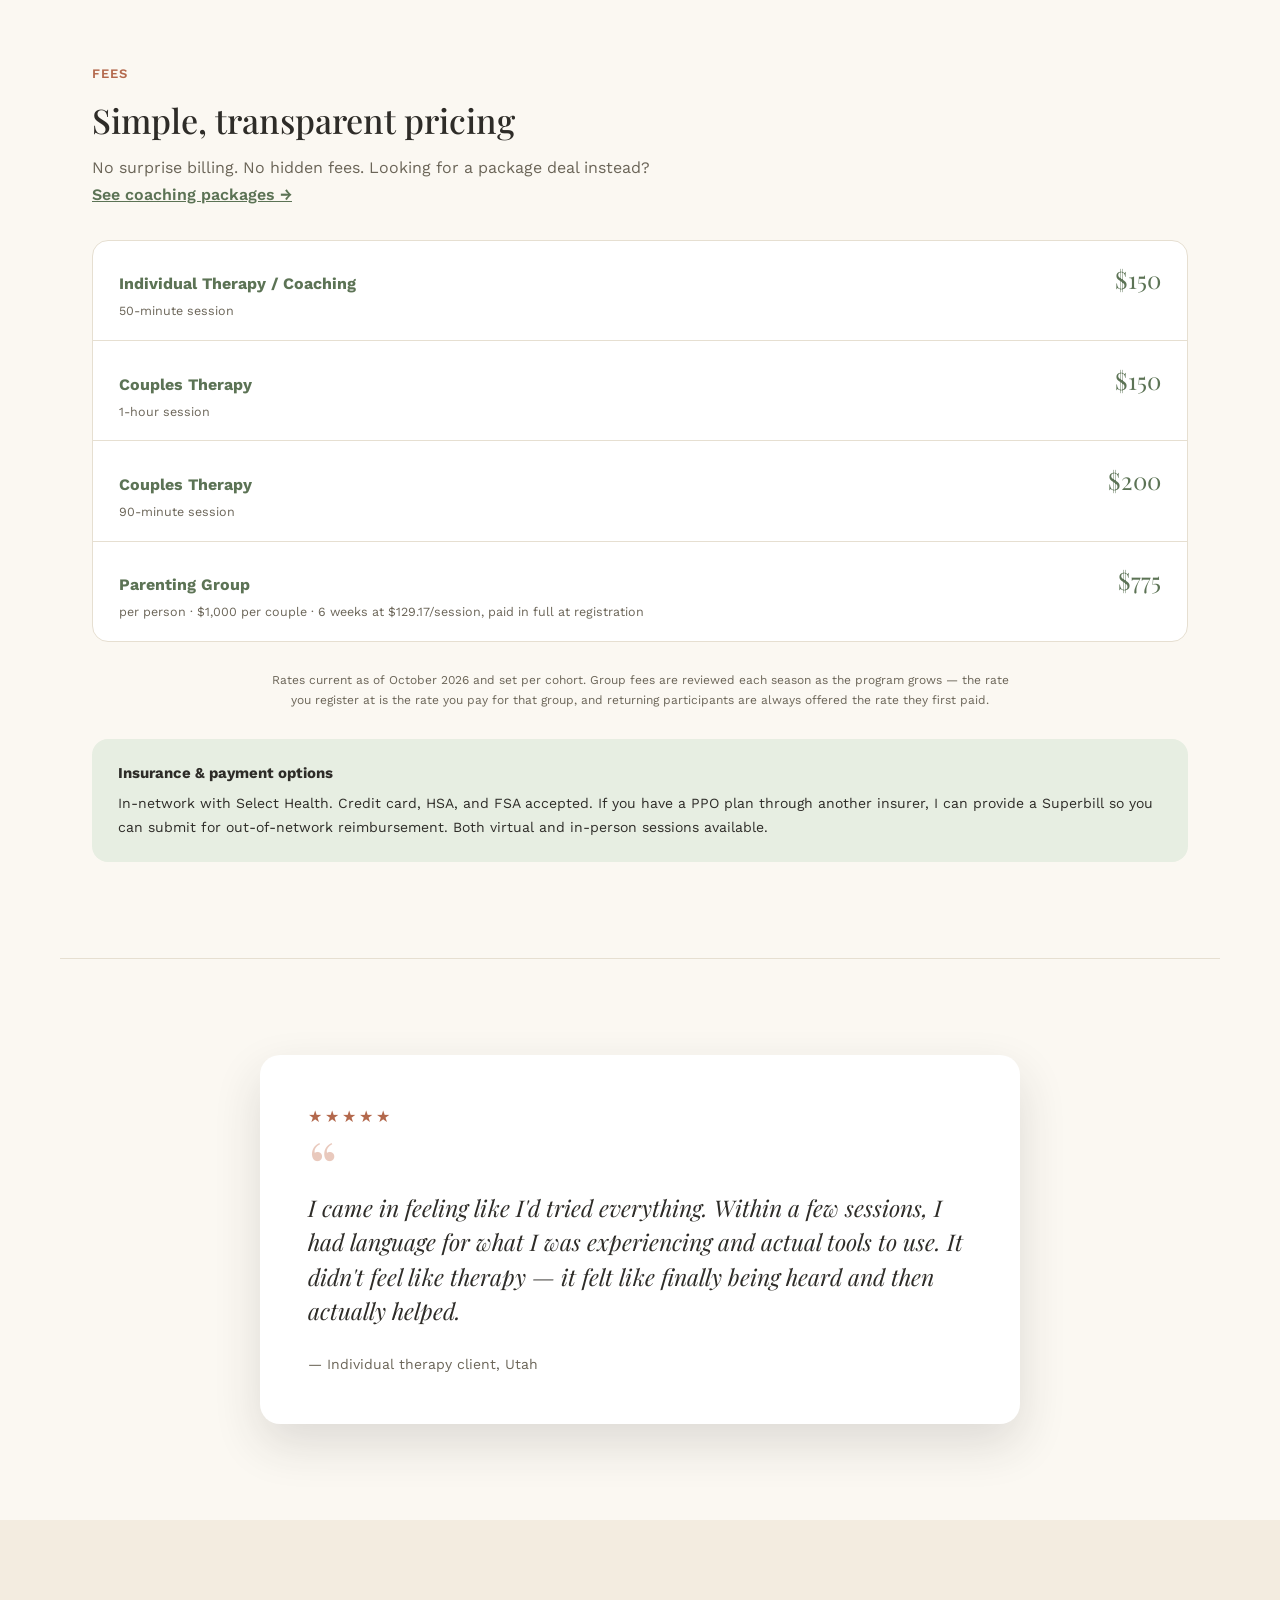
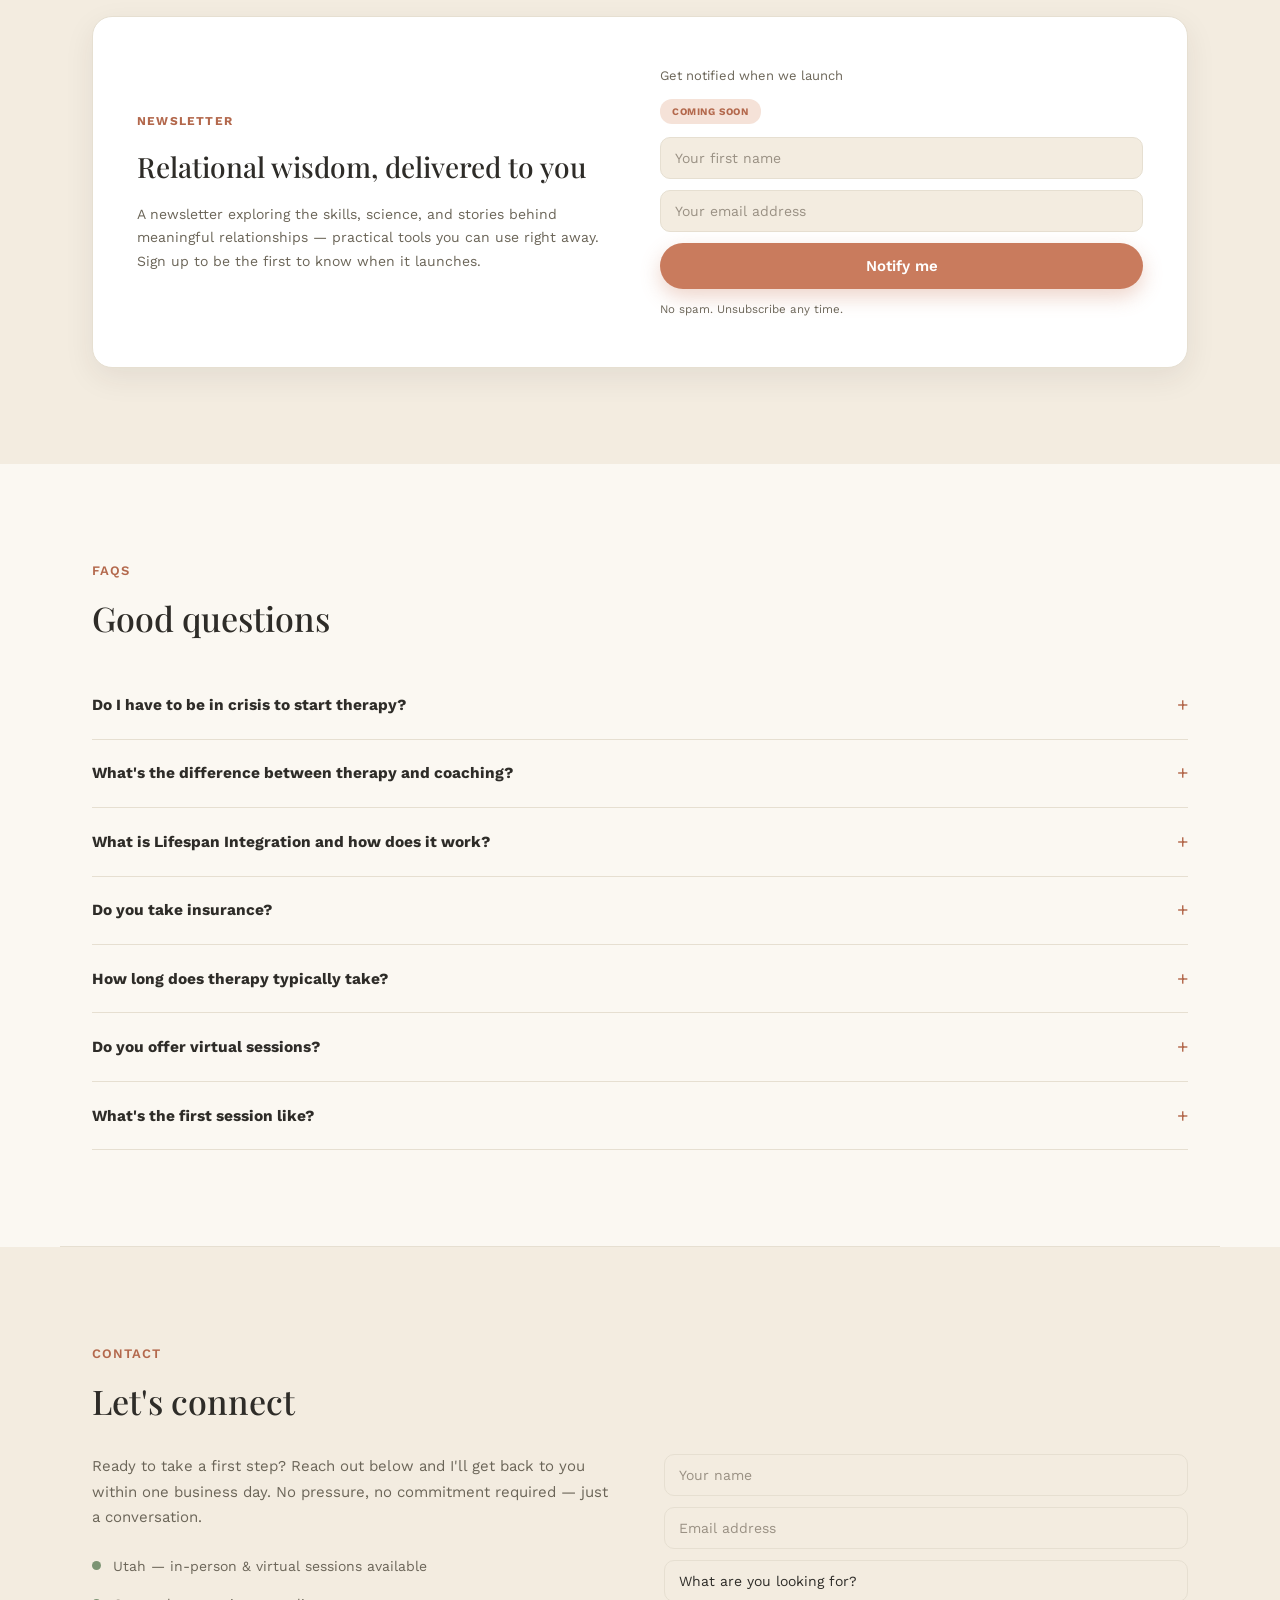
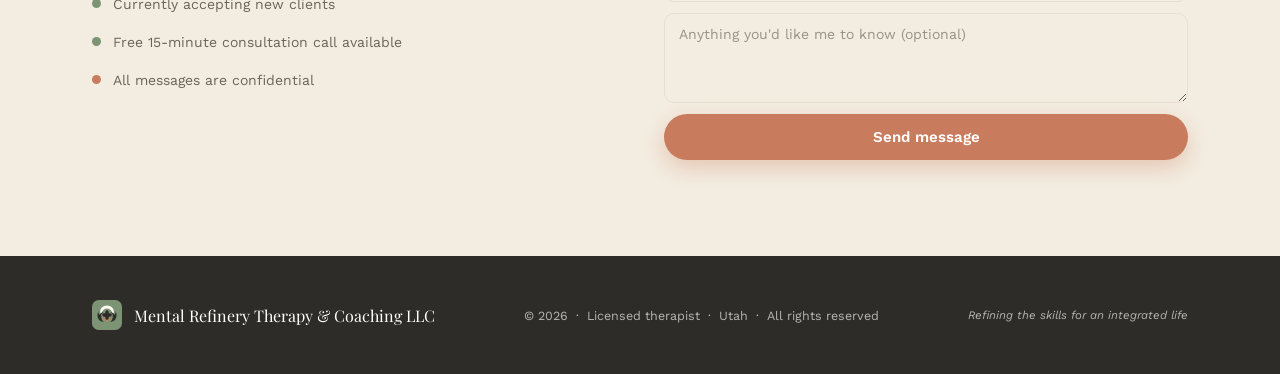
